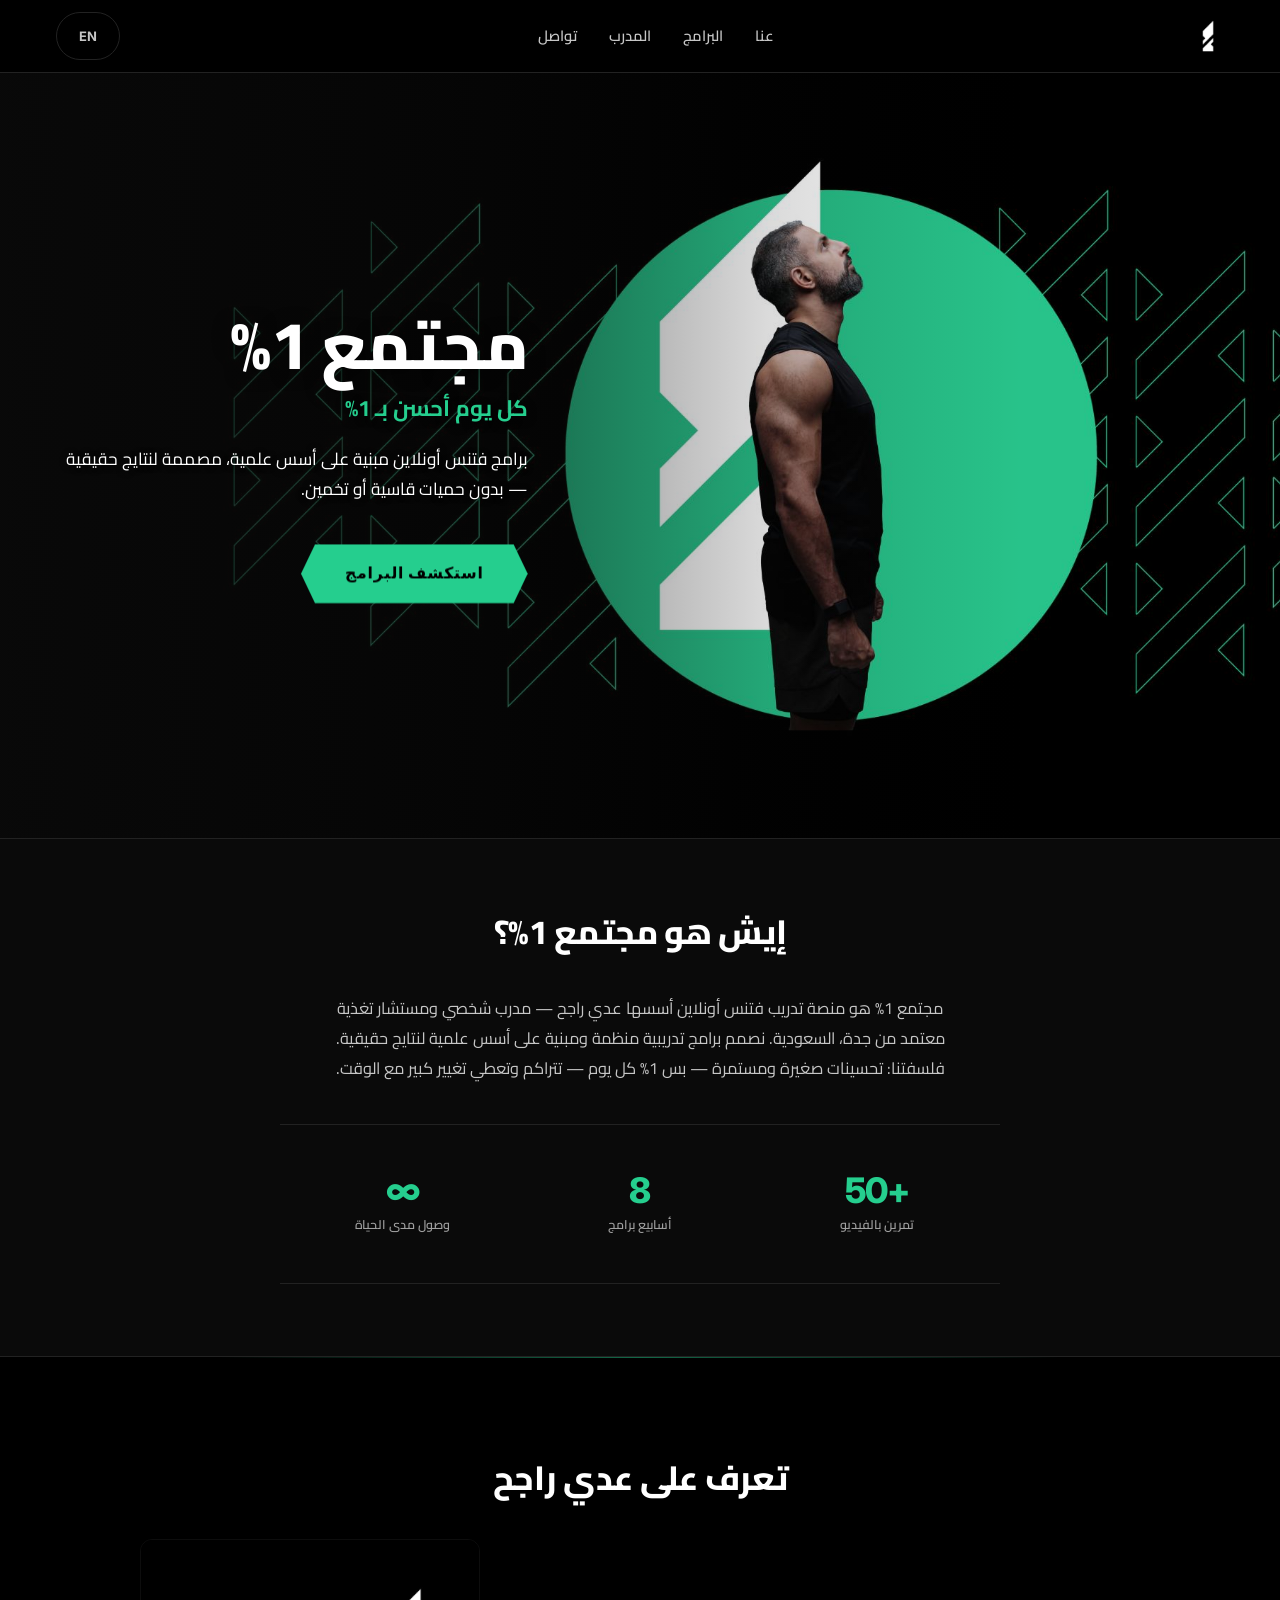
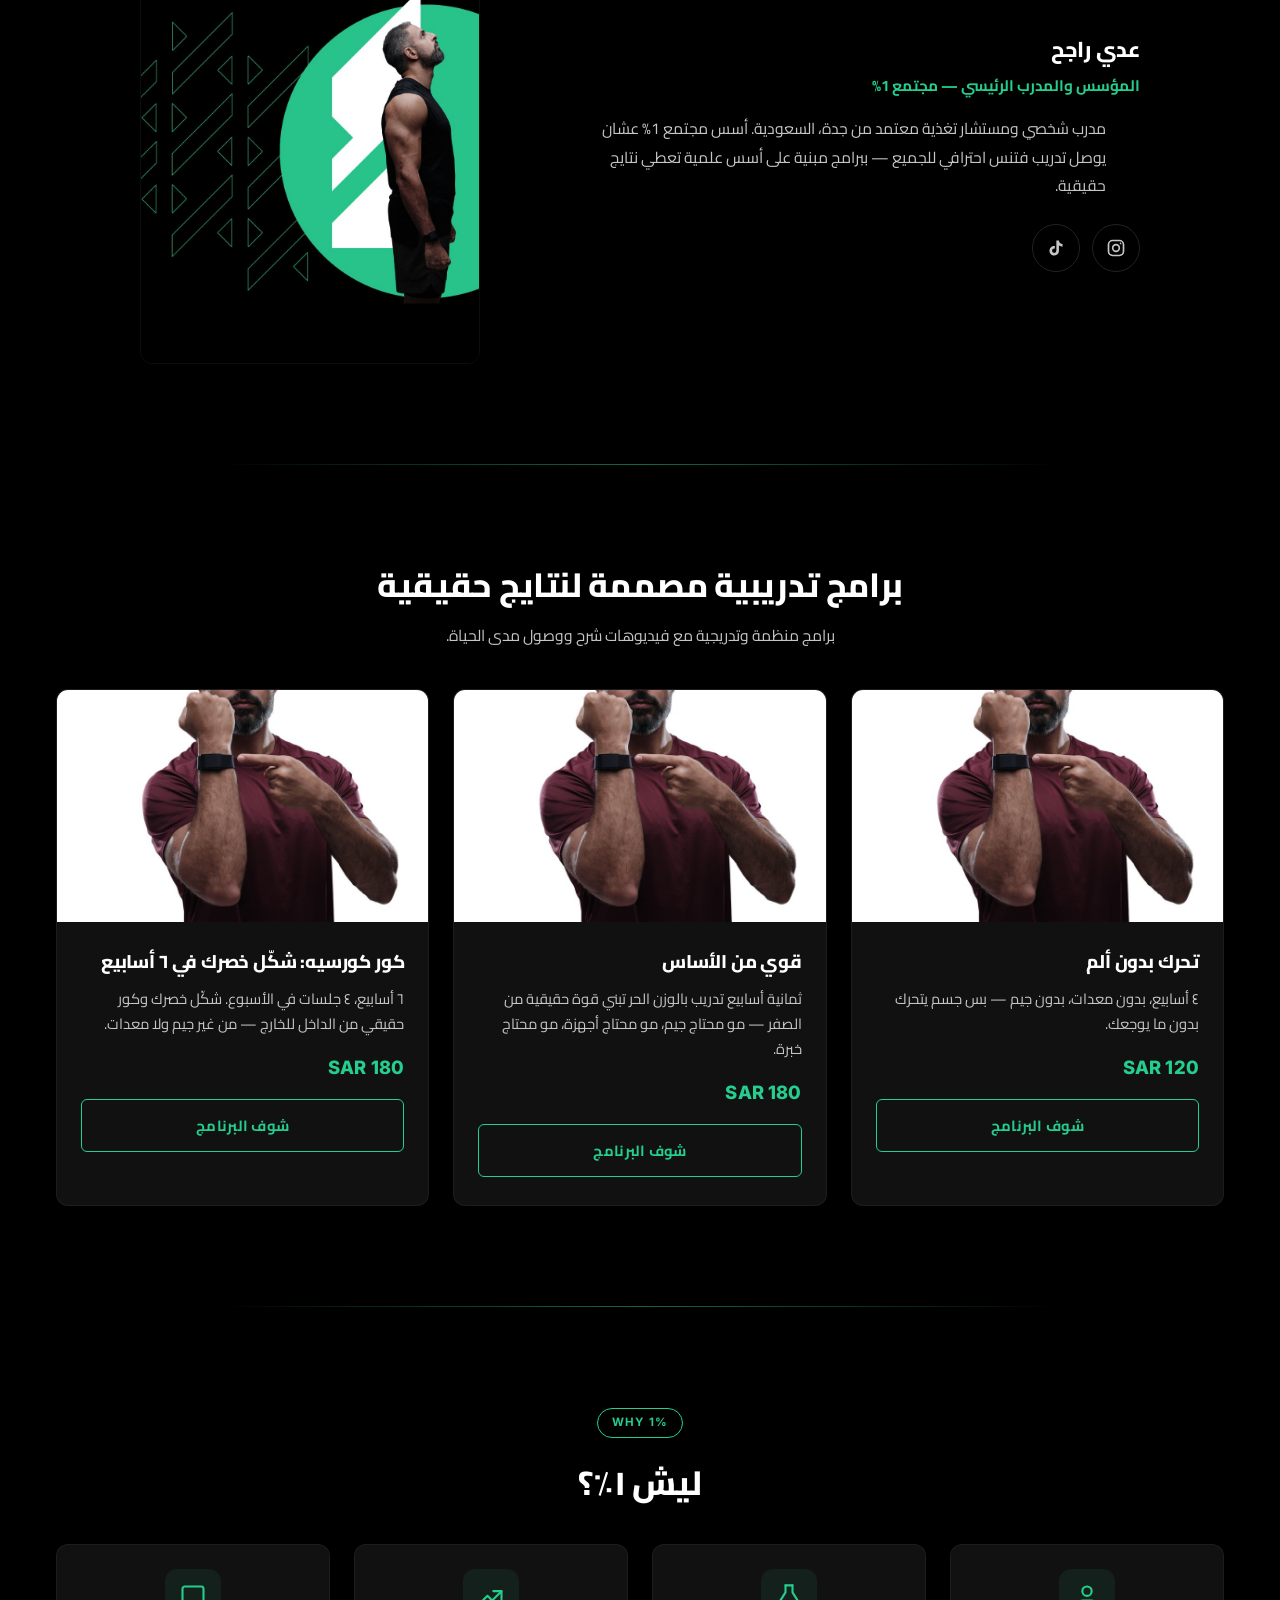
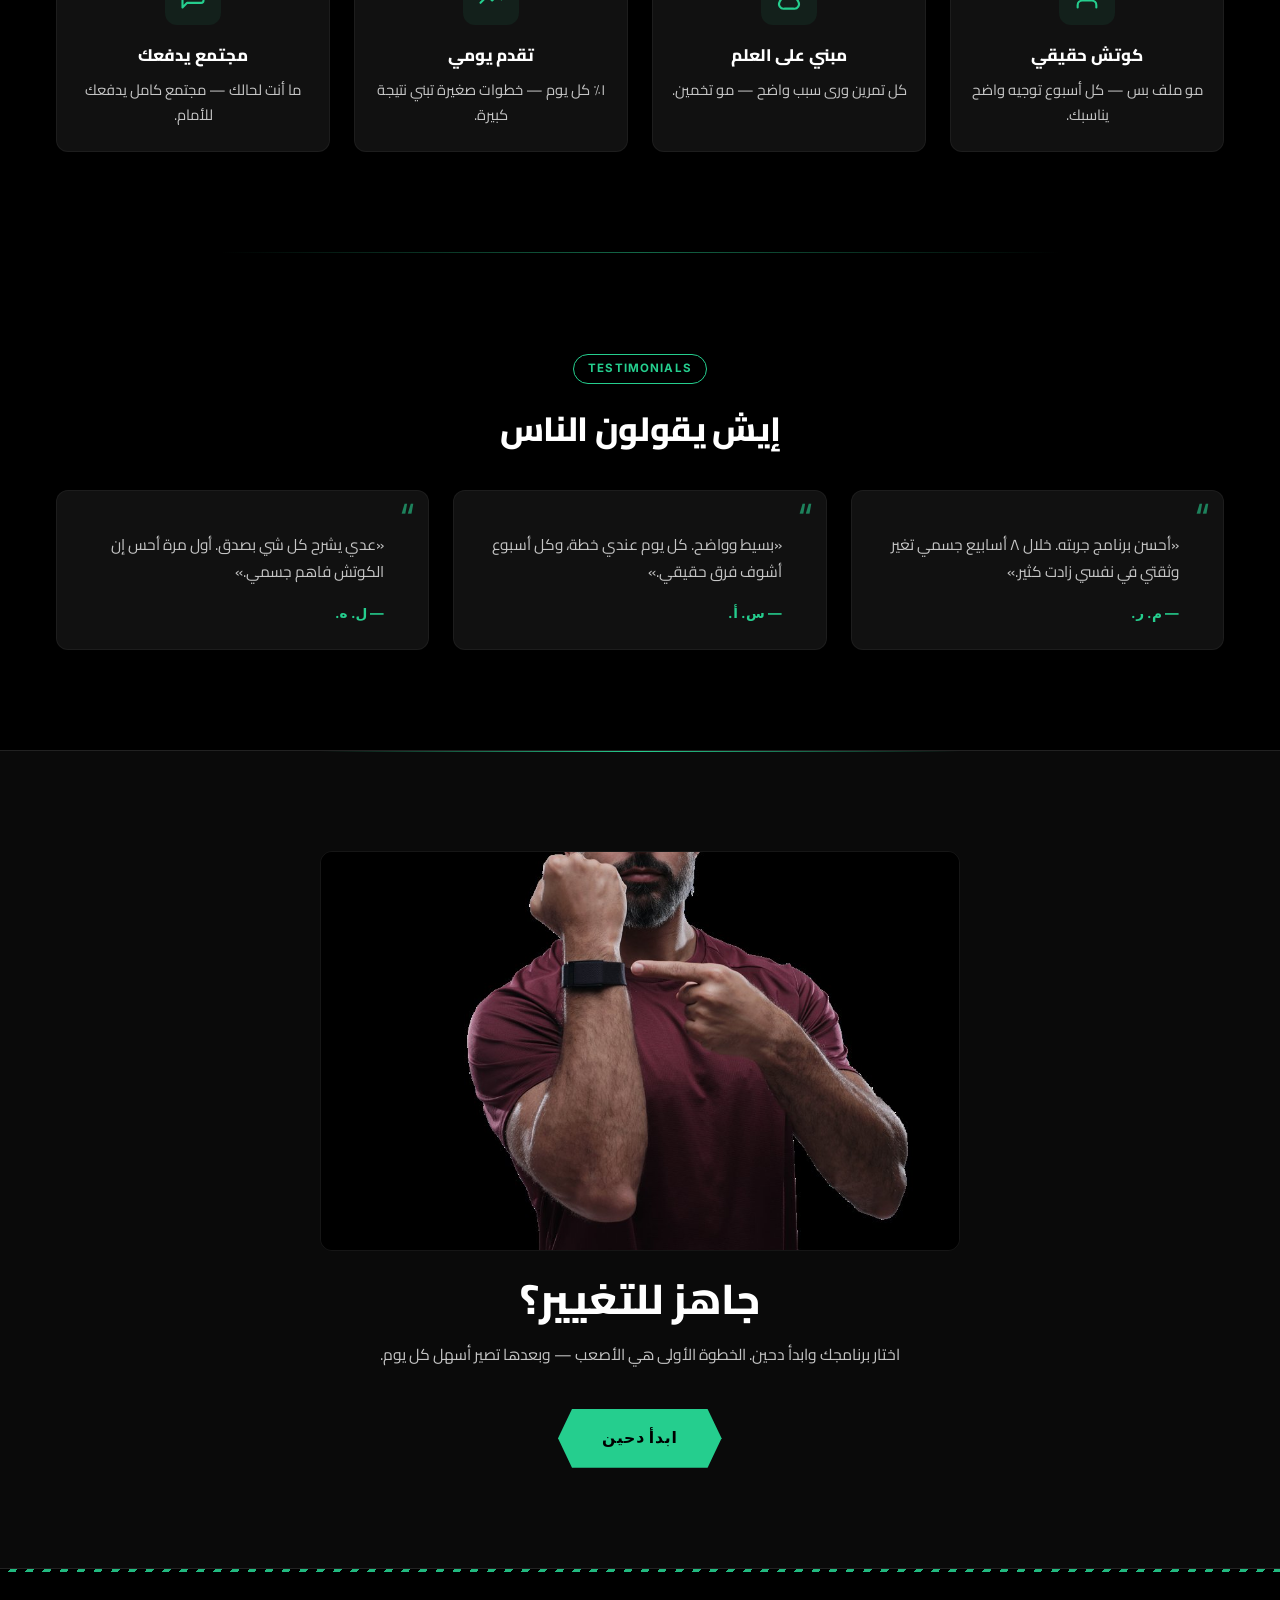
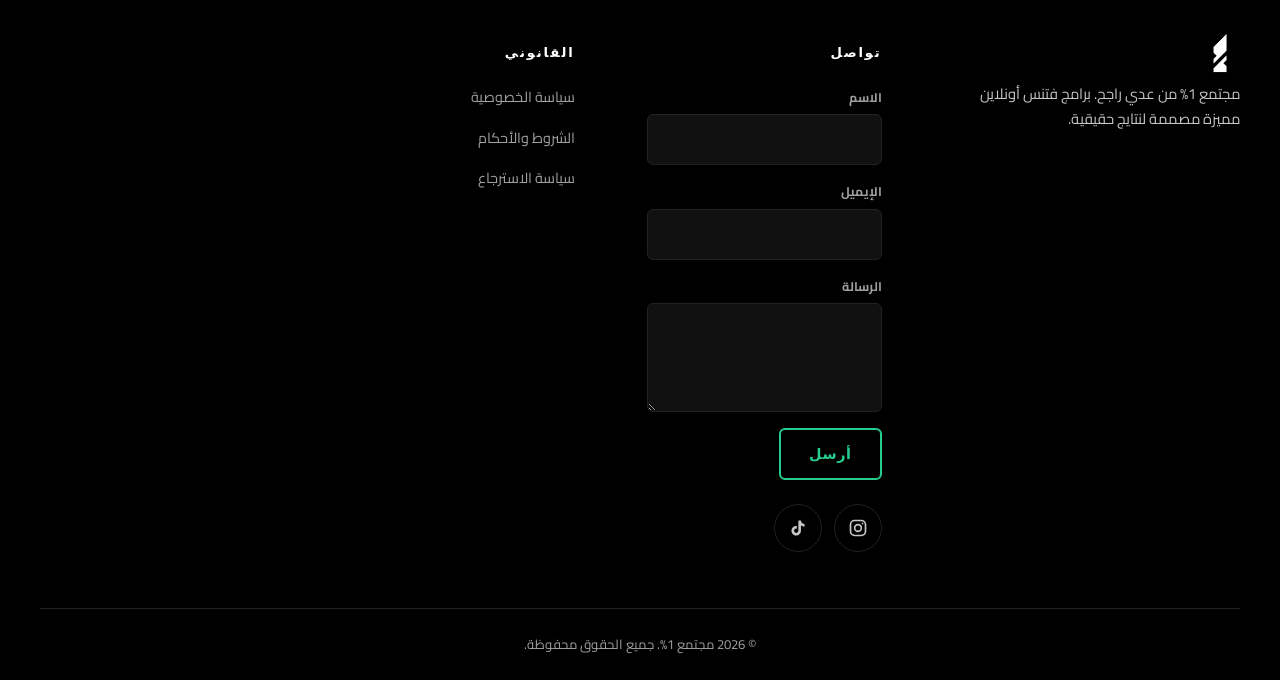
==== index.html @ a5993350 "Tracking: TikTok + Snapchat pixel scaffolding on all pages Adds <meta name="*-pixel-id" content="" d" ====
<!DOCTYPE html>
<html lang="ar" dir="rtl">
<head>
<meta charset="utf-8">
<meta name="viewport" content="width=device-width, initial-scale=1, maximum-scale=1">
<title>1% Community — مجتمع 1%</title>
<meta name="description" content="Science-backed online fitness programs with Odai Rajeh. Get 1% better every day.">
<meta property="og:title" content="1% Community">
<meta property="og:description" content="Get 1% better every day.">
<meta property="og:type" content="website">
<meta property="og:url" content="https://training.1percent.community">
<meta property="og:image" content="assets/images/hero.jpg">
<link rel="icon" type="image/png" href="/favicon.png">
<link rel="alternate icon" href="/favicon.ico">
<link rel="apple-touch-icon" href="/favicon.png">
<link rel="preconnect" href="https://fonts.googleapis.com">
<link rel="preconnect" href="https://fonts.gstatic.com" crossorigin>
<link href="https://fonts.googleapis.com/css2?family=Cairo:wght@400;600;700;800&family=Inter:wght@400;600;700;800&display=swap" rel="stylesheet">
<link rel="stylesheet" href="assets/css/style.css">
<!-- ==================== Tracking Pixels ====================
     Pixel IDs come from site_content.json homepage.tracking.*_pixel_id
     and are patched into these meta tags at deploy time. Loader below
     reads them and only fires the pixel if the ID is non-empty, so a
     blank value is a safe no-op.
     ======================================================== -->
<meta name="tiktok-pixel-id" content="" data-editable-content="homepage.tracking.tiktok_pixel_id">
<meta name="snapchat-pixel-id" content="" data-editable-content="homepage.tracking.snapchat_pixel_id">
<script>
(function(){
  var tt = document.querySelector('meta[name="tiktok-pixel-id"]');
  var sc = document.querySelector('meta[name="snapchat-pixel-id"]');
  var tiktokId = tt && tt.content ? tt.content.trim() : '';
  var snapchatId = sc && sc.content ? sc.content.trim() : '';
  if (tiktokId) {
    !function (w, d, t) {
      w.TiktokAnalyticsObject=t;var ttq=w[t]=w[t]||[];ttq.methods=["page","track","identify","instances","debug","on","off","once","ready","alias","group","enableCookie","disableCookie"],ttq.setAndDefer=function(t,e){t[e]=function(){t.push([e].concat(Array.prototype.slice.call(arguments,0)))}};for(var i=0;i<ttq.methods.length;i++)ttq.setAndDefer(ttq,ttq.methods[i]);ttq.instance=function(t){for(var e=ttq._i[t]||[],n=0;n<ttq.methods.length;n++)ttq.setAndDefer(e,ttq.methods[n]);return e},ttq.load=function(e,n){var i="https://analytics.tiktok.com/i18n/pixel/events.js";ttq._i=ttq._i||{},ttq._i[e]=[],ttq._i[e]._u=i,ttq._t=ttq._t||{},ttq._t[e]=+new Date,ttq._o=ttq._o||{},ttq._o[e]=n||{};var o=document.createElement("script");o.type="text/javascript",o.async=!0,o.src=i+"?sdkid="+e+"&lib="+t;var a=document.getElementsByTagName("script")[0];a.parentNode.insertBefore(o,a)};
      ttq.load(tiktokId); ttq.page();
    }(window, document, 'ttq');
  }
  if (snapchatId) {
    (function(e,t,n){if(e.snaptr)return;var a=e.snaptr=function(){a.handleRequest?a.handleRequest.apply(a,arguments):a.queue.push(arguments)};a.queue=[];var s='script';var r=t.createElement(s);r.async=!0;r.src=n;var u=t.getElementsByTagName(s)[0];u.parentNode.insertBefore(r,u)})(window,document,'https://sc-static.net/scevent.min.js');
    snaptr('init', snapchatId);
    snaptr('track', 'PAGE_VIEW');
  }
})();
</script>
</head>
<body>

<!-- ==================== Header ==================== -->
<header class="site-header" id="top">
  <div class="header-inner">
    <a href="#top" class="logo" aria-label="1% Community">
      <img src="assets/images/logo_white.png" alt="1% Community" width="160" height="40">
    </a>

    <nav class="site-nav" id="site-nav" aria-label="Primary">
      <a class="nav-link" href="#about" data-visible="true"
         data-editable-href="homepage.nav.links.0.href"
         data-editable-data-visible="homepage.nav.links.0.visible">
        <span data-lang="ar" data-editable="homepage.nav.links.0.ar">عنا</span>
        <span data-lang="en" data-editable="homepage.nav.links.0.en">About</span>
      </a>
      <a class="nav-link" href="#programs" data-visible="true"
         data-editable-href="homepage.nav.links.1.href"
         data-editable-data-visible="homepage.nav.links.1.visible">
        <span data-lang="ar" data-editable="homepage.nav.links.1.ar">البرامج</span>
        <span data-lang="en" data-editable="homepage.nav.links.1.en">Programs</span>
      </a>
      <a class="nav-link" href="#trainer" data-visible="true"
         data-editable-href="homepage.nav.links.2.href"
         data-editable-data-visible="homepage.nav.links.2.visible">
        <span data-lang="ar" data-editable="homepage.nav.links.2.ar">المدرب</span>
        <span data-lang="en" data-editable="homepage.nav.links.2.en">Coach</span>
      </a>
      <a class="nav-link" href="#contact" data-visible="true"
         data-editable-href="homepage.nav.links.3.href"
         data-editable-data-visible="homepage.nav.links.3.visible">
        <span data-lang="ar" data-editable="homepage.nav.links.3.ar">تواصل</span>
        <span data-lang="en" data-editable="homepage.nav.links.3.en">Contact</span>
      </a>
    </nav>

    <div class="header-actions">
      <button id="nav-toggle" class="btn-nav-toggle" type="button" aria-label="Toggle menu" aria-controls="site-nav" aria-expanded="false">
        <svg viewBox="0 0 24 24" aria-hidden="true" fill="none" stroke="currentColor" stroke-width="2" stroke-linecap="round">
          <line x1="3" y1="6" x2="21" y2="6"/>
          <line x1="3" y1="12" x2="21" y2="12"/>
          <line x1="3" y1="18" x2="21" y2="18"/>
        </svg>
      </button>
      <button id="lang-toggle" class="btn-lang" type="button" aria-label="Toggle language">
        <span data-lang="ar">EN</span>
        <span data-lang="en">عربي</span>
      </button>
    </div>
  </div>
</header>

<!-- ==================== Hero ==================== -->
<section class="hero">
  <div class="hero-img-wrap">
    <img src="assets/images/hero.jpg" alt="" aria-hidden="true" data-editable-src="homepage.hero.background_photo">
  </div>
  <div class="hero-body">
    <span class="hero-badge" data-visible="false"
          data-editable-data-visible="homepage.hero.badge.visible">
      <span data-lang="ar" data-editable="homepage.hero.badge.ar">تدريب فتنس أونلاين</span>
      <span data-lang="en" data-editable="homepage.hero.badge.en">Online Fitness Coaching</span>
    </span>
    <h1 class="hero-title">
      <span data-lang="ar" data-editable="homepage.hero.title.ar">مجتمع 1%</span>
      <span data-lang="en" data-editable="homepage.hero.title.en">1% Community</span>
    </h1>
    <p class="hero-sub">
      <span data-lang="ar" data-editable="homepage.hero.subtitle.ar">كل يوم أحسن بـ 1%</span>
      <span data-lang="en" data-editable="homepage.hero.subtitle.en">Get 1% Better Every Day</span>
    </p>
    <p class="hero-desc">
      <span data-lang="ar" data-editable="homepage.hero.description.ar">برامج فتنس أونلاين مبنية على أسس علمية، مصممة لنتايج حقيقية — بدون حميات قاسية أو تخمين.</span>
      <span data-lang="en" data-editable="homepage.hero.description.en">Premium online fitness programs built on science, designed for real results — no extreme diets, no guesswork.</span>
    </p>
    <a href="#programs" class="btn" data-editable-href="homepage.hero.cta_link">
      <span data-lang="ar" data-editable="homepage.hero.cta_text.ar">استكشف البرامج</span>
      <span data-lang="en" data-editable="homepage.hero.cta_text.en">Explore Programs</span>
    </a>
  </div>
</section>

<!-- ==================== About ==================== -->
<section class="about-strip" id="about">
  <div class="section-head">
    <span class="section-label" data-visible="false"
          data-editable-data-visible="homepage.about.section_label.visible">
      <span data-lang="ar" data-editable="homepage.about.section_label.ar">عن ١٪</span>
      <span data-lang="en" data-editable="homepage.about.section_label.en">About</span>
    </span>
    <h2 class="section-title">
      <span data-lang="ar" data-editable="homepage.about.title.ar">إيش هو مجتمع 1%؟</span>
      <span data-lang="en" data-editable="homepage.about.title.en">What is 1% Community?</span>
    </h2>
  </div>

  <div class="about-body">
    <p class="about-paragraph">
      <span data-lang="ar" data-editable="homepage.about.paragraphs.0.ar">مجتمع 1% هو منصة تدريب فتنس أونلاين أسسها عدي راجح — مدرب شخصي ومستشار تغذية معتمد من جدة، السعودية. نصمم برامج تدريبية منظمة ومبنية على أسس علمية لنتايج حقيقية.</span>
      <span data-lang="en" data-editable="homepage.about.paragraphs.0.en">1% Community is an online fitness coaching platform founded by Odai Rajeh — a certified personal trainer and nutrition coach based in Jeddah, Saudi Arabia. We create structured, science-backed training programs designed for real results.</span>
    </p>
    <p class="about-paragraph">
      <span data-lang="ar" data-editable="homepage.about.paragraphs.1.ar">فلسفتنا: تحسينات صغيرة ومستمرة — بس 1% كل يوم — تتراكم وتعطي تغيير كبير مع الوقت.</span>
      <span data-lang="en" data-editable="homepage.about.paragraphs.1.en">Our philosophy: small, consistent improvements — just 1% better every day — compound into dramatic transformation over time.</span>
    </p>
  </div>

  <div class="about-stats">
    <div class="about-stat">
      <div class="stat-value" data-editable="homepage.about.stats.0.value">+50</div>
      <div class="stat-label">
        <span data-lang="ar" data-editable="homepage.about.stats.0.label.ar">تمرين بالفيديو</span>
        <span data-lang="en" data-editable="homepage.about.stats.0.label.en">Guided Exercises</span>
      </div>
    </div>
    <div class="about-stat">
      <div class="stat-value" data-editable="homepage.about.stats.1.value">8</div>
      <div class="stat-label">
        <span data-lang="ar" data-editable="homepage.about.stats.1.label.ar">أسابيع برامج</span>
        <span data-lang="en" data-editable="homepage.about.stats.1.label.en">Week Programs</span>
      </div>
    </div>
    <div class="about-stat">
      <div class="stat-value" data-editable="homepage.about.stats.2.value">∞</div>
      <div class="stat-label">
        <span data-lang="ar" data-editable="homepage.about.stats.2.label.ar">وصول مدى الحياة</span>
        <span data-lang="en" data-editable="homepage.about.stats.2.label.en">Lifetime Access</span>
      </div>
    </div>
  </div>
</section>

<!-- ==================== Trainer ==================== -->
<section class="section trainer-section" id="trainer"
         data-pos="right" data-size="medium"
         data-editable-data-pos="homepage.trainer.photo_position"
         data-editable-data-size="homepage.trainer.photo_size">
  <div class="section-head">
    <span class="section-label" data-visible="false"
          data-editable-data-visible="homepage.trainer.section_label.visible">
      <span data-lang="ar" data-editable="homepage.trainer.section_label.ar">المدرب</span>
      <span data-lang="en" data-editable="homepage.trainer.section_label.en">Coach</span>
    </span>
    <h2 class="section-title">
      <span data-lang="ar" data-editable="homepage.trainer.title.ar">تعرف على عدي راجح</span>
      <span data-lang="en" data-editable="homepage.trainer.title.en">Meet Odai Rajeh</span>
    </h2>
  </div>

  <div class="trainer-layout">
    <figure class="trainer-photo">
      <img src="assets/images/trainer.jpg" alt="Odai Rajeh" data-editable-src="homepage.trainer.photo">
    </figure>
    <div class="trainer-meta">
      <h3 class="trainer-name">
        <span data-lang="ar" data-editable="homepage.trainer.name.ar">عدي راجح</span>
        <span data-lang="en" data-editable="homepage.trainer.name.en">Odai Rajeh</span>
      </h3>
      <p class="trainer-role">
        <span data-lang="ar" data-editable="homepage.trainer.role.ar">المؤسس والمدرب الرئيسي — مجتمع 1%</span>
        <span data-lang="en" data-editable="homepage.trainer.role.en">Founder &amp; Head Coach — 1% Community</span>
      </p>
      <p class="trainer-bio">
        <span data-lang="ar" data-editable="homepage.trainer.bio.ar">مدرب شخصي ومستشار تغذية معتمد من جدة، السعودية. أسس مجتمع 1% عشان يوصل تدريب فتنس احترافي للجميع — ببرامج مبنية على أسس علمية تعطي نتايج حقيقية.</span>
        <span data-lang="en" data-editable="homepage.trainer.bio.en">Certified personal trainer and nutrition coach based in Jeddah, Saudi Arabia. Founded 1% Community to make expert-level fitness coaching accessible to everyone — with science-backed programs that deliver real results.</span>
      </p>
      <div class="trainer-social">
        <a class="social-link" href="https://instagram.com/odairajeh" target="_blank" rel="noopener"
           aria-label="Instagram" data-editable-href="homepage.trainer.social.instagram">
          <svg viewBox="0 0 24 24" aria-hidden="true" fill="none" stroke="currentColor" stroke-width="2" stroke-linecap="round" stroke-linejoin="round">
            <rect x="3" y="3" width="18" height="18" rx="5"/>
            <circle cx="12" cy="12" r="4"/>
            <circle cx="17.5" cy="6.5" r="1" fill="currentColor" stroke="none"/>
          </svg>
        </a>
        <a class="social-link" href="https://tiktok.com/@odairajeh" target="_blank" rel="noopener"
           aria-label="TikTok" data-editable-href="homepage.trainer.social.tiktok">
          <svg viewBox="0 0 24 24" aria-hidden="true" fill="currentColor">
            <path d="M16.6 5.82a4.28 4.28 0 0 1-1.06-2.82h-3.09v12.4a2.59 2.59 0 0 1-2.59 2.5 2.6 2.6 0 0 1-2.6-2.6c0-1.72 1.66-3.01 3.37-2.48V9.66c-3.45-.46-6.47 2.22-6.47 5.64 0 3.33 2.76 5.7 5.69 5.7 3.14 0 5.69-2.55 5.69-5.7V9.01a7.35 7.35 0 0 0 4.3 1.38V7.3s-1.88.09-3.24-1.48z"/>
          </svg>
        </a>
      </div>
    </div>
  </div>
</section>

<!-- ==================== Programs ==================== -->
<section class="section" id="programs">
  <div class="section-head">
    <span class="section-label" data-visible="false"
          data-editable-data-visible="homepage.programs.section_label.visible">
      <span data-lang="ar" data-editable="homepage.programs.section_label.ar">البرامج</span>
      <span data-lang="en" data-editable="homepage.programs.section_label.en">Programs</span>
    </span>
    <h2 class="section-title">
      <span data-lang="ar" data-editable="homepage.programs.title.ar">برامج تدريبية مصممة لنتايج حقيقية</span>
      <span data-lang="en" data-editable="homepage.programs.title.en">Training Programs Built for Results</span>
    </h2>
    <p class="section-sub">
      <span data-lang="ar" data-editable="homepage.programs.subtitle.ar">برامج منظمة وتدريجية مع فيديوهات شرح ووصول مدى الحياة.</span>
      <span data-lang="en" data-editable="homepage.programs.subtitle.en">Structured, progressive programs with video guides and lifetime access.</span>
    </p>
  </div>

  <div class="programs-grid">

    <!--
      PROGRAM SLOT RESERVED: core_reboot
      Omitted until Stripe business verification clears (deadline 2026-04-28).
      When the Payment Link exists, re-insert the <article data-program-slot="core_reboot"> block
      and the dashboard's data-editable markers will rehydrate it.
    -->

    <article class="program-card" data-program-slot="move_without_pain">
      <img class="program-img" src="assets/images/program_1.jpg" alt="" aria-hidden="true">
      <div class="program-body">
        <h3 class="program-title">
          <span data-lang="ar" data-editable="programs.move_without_pain.title.ar">تحرك بدون ألم</span>
          <span data-lang="en" data-editable="programs.move_without_pain.title.en">Move Without Pain</span>
        </h3>
        <p class="program-desc">
          <span data-lang="ar" data-editable="programs.move_without_pain.description.ar">٤ أسابيع، بدون معدات، بدون جيم — بس جسم يتحرك بدون ما يوجعك.</span>
          <span data-lang="en" data-editable="programs.move_without_pain.description.en">4 weeks, no equipment, no gym — just a body that finally moves without fighting you.</span>
        </p>
        <div class="program-price" data-editable="programs.move_without_pain.price">120 SAR</div>
        <a href="/move-without-pain/" class="program-cta">
          <span data-lang="ar" data-editable="programs.move_without_pain.cta_text.ar">شوف البرنامج</span>
          <span data-lang="en" data-editable="programs.move_without_pain.cta_text.en">View Program</span>
        </a>
      </div>
    </article>

    <article class="program-card" data-program-slot="strong_from_the_ground_up">
      <img class="program-img" src="assets/images/program_2.jpg" alt="" aria-hidden="true">
      <div class="program-body">
        <h3 class="program-title">
          <span data-lang="ar" data-editable="programs.strong_from_the_ground_up.title.ar">قوي من الأساس</span>
          <span data-lang="en" data-editable="programs.strong_from_the_ground_up.title.en">Strong From The Ground Up</span>
        </h3>
        <p class="program-desc">
          <span data-lang="ar" data-editable="programs.strong_from_the_ground_up.description.ar">ثمانية أسابيع تدريب بالوزن الحر تبني قوة حقيقية من الصفر — مو محتاج جيم، مو محتاج أجهزة، مو محتاج خبرة.</span>
          <span data-lang="en" data-editable="programs.strong_from_the_ground_up.description.en">8 weeks of bodyweight training that builds real strength from zero — no gym, no equipment, no prior experience needed.</span>
        </p>
        <div class="program-price" data-editable="programs.strong_from_the_ground_up.price">180 SAR</div>
        <a href="/strong-from-the-ground-up/" class="program-cta">
          <span data-lang="ar" data-editable="programs.strong_from_the_ground_up.cta_text.ar">شوف البرنامج</span>
          <span data-lang="en" data-editable="programs.strong_from_the_ground_up.cta_text.en">View Program</span>
        </a>
      </div>
    </article>

    <article class="program-card" data-program-slot="corset_core">
      <img class="program-img" src="assets/images/program_3.jpg" alt="" aria-hidden="true">
      <div class="program-body">
        <h3 class="program-title">
          <span data-lang="ar" data-editable="programs.corset_core.title.ar">كور كورسيه: شكّل خصرك في ٦ أسابيع</span>
          <span data-lang="en" data-editable="programs.corset_core.title.en">Corset Core: 6-Week Waist &amp; Ab Sculpt</span>
        </h3>
        <p class="program-desc">
          <span data-lang="ar" data-editable="programs.corset_core.description.ar">٦ أسابيع، ٤ جلسات في الأسبوع. شكّل خصرك وكور حقيقي من الداخل للخارج — من غير جيم ولا معدات.</span>
          <span data-lang="en" data-editable="programs.corset_core.description.en">6 weeks, 4 sessions a week. Sculpt your waist and build a real core from the inside out — no gym, no equipment.</span>
        </p>
        <div class="program-price" data-editable="programs.corset_core.price">180 SAR</div>
        <a href="/corset-core/" class="program-cta">
          <span data-lang="ar" data-editable="programs.corset_core.cta_text.ar">شوف البرنامج</span>
          <span data-lang="en" data-editable="programs.corset_core.cta_text.en">View Program</span>
        </a>
      </div>
    </article>

  </div>
</section>

<!-- ==================== Why 1PC ==================== -->
<section class="section" id="why">
  <div class="section-head">
    <span class="section-label">Why 1%</span>
    <h2 class="section-title">
      <span data-lang="ar">ليش ١٪؟</span>
      <span data-lang="en">Why 1%?</span>
    </h2>
  </div>

  <div class="why-grid">

    <div class="why-card" data-icon="coach"
         data-visible="true"
         data-editable-data-visible="homepage.why.cards.0.visible">
      <div class="why-icon" aria-hidden="true">
        <svg viewBox="0 0 24 24" fill="none" stroke="currentColor" stroke-width="1.8" stroke-linecap="round" stroke-linejoin="round">
          <path d="M20 21v-2a4 4 0 0 0-4-4H8a4 4 0 0 0-4 4v2"/>
          <circle cx="12" cy="7" r="4"/>
        </svg>
      </div>
      <h3 class="why-title">
        <span data-lang="ar" data-editable="homepage.why.cards.0.title.ar">كوتش حقيقي</span>
        <span data-lang="en" data-editable="homepage.why.cards.0.title.en">Real Coach</span>
      </h3>
      <p class="why-desc">
        <span data-lang="ar" data-editable="homepage.why.cards.0.description.ar">مو ملف بس — كل أسبوع توجيه واضح يناسبك.</span>
        <span data-lang="en" data-editable="homepage.why.cards.0.description.en">Not just a PDF — clear, adaptive guidance every week.</span>
      </p>
    </div>

    <div class="why-card" data-icon="science"
         data-visible="true"
         data-editable-data-visible="homepage.why.cards.1.visible">
      <div class="why-icon" aria-hidden="true">
        <svg viewBox="0 0 24 24" fill="none" stroke="currentColor" stroke-width="1.8" stroke-linecap="round" stroke-linejoin="round">
          <path d="M9 2v6l-5 8a4 4 0 0 0 4 6h8a4 4 0 0 0 4-6l-5-8V2"/>
          <line x1="9" y1="2" x2="15" y2="2"/>
        </svg>
      </div>
      <h3 class="why-title">
        <span data-lang="ar" data-editable="homepage.why.cards.1.title.ar">مبني على العلم</span>
        <span data-lang="en" data-editable="homepage.why.cards.1.title.en">Science-Backed</span>
      </h3>
      <p class="why-desc">
        <span data-lang="ar" data-editable="homepage.why.cards.1.description.ar">كل تمرين ورى سبب واضح — مو تخمين.</span>
        <span data-lang="en" data-editable="homepage.why.cards.1.description.en">Every exercise has a clear reason — no guesswork.</span>
      </p>
    </div>

    <div class="why-card" data-icon="progress"
         data-visible="true"
         data-editable-data-visible="homepage.why.cards.2.visible">
      <div class="why-icon" aria-hidden="true">
        <svg viewBox="0 0 24 24" fill="none" stroke="currentColor" stroke-width="1.8" stroke-linecap="round" stroke-linejoin="round">
          <polyline points="3 17 9 11 13 15 21 7"/>
          <polyline points="14 7 21 7 21 14"/>
        </svg>
      </div>
      <h3 class="why-title">
        <span data-lang="ar" data-editable="homepage.why.cards.2.title.ar">تقدم يومي</span>
        <span data-lang="en" data-editable="homepage.why.cards.2.title.en">Daily Progress</span>
      </h3>
      <p class="why-desc">
        <span data-lang="ar" data-editable="homepage.why.cards.2.description.ar">١٪ كل يوم — خطوات صغيرة تبني نتيجة كبيرة.</span>
        <span data-lang="en" data-editable="homepage.why.cards.2.description.en">1% each day — small steps build a big result.</span>
      </p>
    </div>

    <div class="why-card" data-icon="community"
         data-visible="true"
         data-editable-data-visible="homepage.why.cards.3.visible">
      <div class="why-icon" aria-hidden="true">
        <svg viewBox="0 0 24 24" fill="none" stroke="currentColor" stroke-width="1.8" stroke-linecap="round" stroke-linejoin="round">
          <path d="M21 15a2 2 0 0 1-2 2H7l-4 4V5a2 2 0 0 1 2-2h14a2 2 0 0 1 2 2z"/>
        </svg>
      </div>
      <h3 class="why-title">
        <span data-lang="ar" data-editable="homepage.why.cards.3.title.ar">مجتمع يدفعك</span>
        <span data-lang="en" data-editable="homepage.why.cards.3.title.en">Community Support</span>
      </h3>
      <p class="why-desc">
        <span data-lang="ar" data-editable="homepage.why.cards.3.description.ar">ما أنت لحالك — مجتمع كامل يدفعك للأمام.</span>
        <span data-lang="en" data-editable="homepage.why.cards.3.description.en">You're not alone — a full community pushing you forward.</span>
      </p>
    </div>

  </div>
</section>

<!-- ==================== Testimonials ==================== -->
<section class="section" id="testimonials">
  <div class="section-head">
    <span class="section-label">Testimonials</span>
    <h2 class="section-title">
      <span data-lang="ar">إيش يقولون الناس</span>
      <span data-lang="en">What people say</span>
    </h2>
  </div>

  <div class="testimonials">

    <figure class="quote"
            data-visible="true"
            data-editable-data-visible="homepage.testimonials.items.0.visible">
      <p class="quote-text">
        <span data-lang="ar" data-editable="homepage.testimonials.items.0.quote.ar">«أحسن برنامج جربته. خلال ٨ أسابيع جسمي تغير وثقتي في نفسي زادت كثير.»</span>
        <span data-lang="en" data-editable="homepage.testimonials.items.0.quote.en">"Best program I've tried. In 8 weeks my body changed and my confidence jumped hard."</span>
      </p>
      <figcaption class="quote-author">
        <span data-lang="ar" data-editable="homepage.testimonials.items.0.author.ar">— م. ر.</span>
        <span data-lang="en" data-editable="homepage.testimonials.items.0.author.en">— M. R.</span>
      </figcaption>
    </figure>

    <figure class="quote"
            data-visible="true"
            data-editable-data-visible="homepage.testimonials.items.1.visible">
      <p class="quote-text">
        <span data-lang="ar" data-editable="homepage.testimonials.items.1.quote.ar">«بسيط وواضح. كل يوم عندي خطة، وكل أسبوع أشوف فرق حقيقي.»</span>
        <span data-lang="en" data-editable="homepage.testimonials.items.1.quote.en">"Simple and clear. Every day I have a plan, every week I see real progress."</span>
      </p>
      <figcaption class="quote-author">
        <span data-lang="ar" data-editable="homepage.testimonials.items.1.author.ar">— س. أ.</span>
        <span data-lang="en" data-editable="homepage.testimonials.items.1.author.en">— S. A.</span>
      </figcaption>
    </figure>

    <figure class="quote"
            data-visible="true"
            data-editable-data-visible="homepage.testimonials.items.2.visible">
      <p class="quote-text">
        <span data-lang="ar" data-editable="homepage.testimonials.items.2.quote.ar">«عدي يشرح كل شي بصدق. أول مرة أحس إن الكوتش فاهم جسمي.»</span>
        <span data-lang="en" data-editable="homepage.testimonials.items.2.quote.en">"Odai explains everything honestly. First time a coach actually understood my body."</span>
      </p>
      <figcaption class="quote-author">
        <span data-lang="ar" data-editable="homepage.testimonials.items.2.author.ar">— ل. ه.</span>
        <span data-lang="en" data-editable="homepage.testimonials.items.2.author.en">— L. H.</span>
      </figcaption>
    </figure>

  </div>
</section>

<!-- ==================== Final CTA ==================== -->
<section class="final-cta" id="final-cta"
         data-visible="true"
         data-editable-data-visible="homepage.final_cta.visible">
  <img src="assets/images/cta.jpg" alt="" aria-hidden="true"
       data-editable-src="homepage.final_cta.background_photo">
  <h2>
    <span data-lang="ar" data-editable="homepage.final_cta.title.ar">جاهز للتغيير؟</span>
    <span data-lang="en" data-editable="homepage.final_cta.title.en">Ready to change?</span>
  </h2>
  <p>
    <span data-lang="ar" data-editable="homepage.final_cta.description.ar">اختار برنامجك وابدأ دحين. الخطوة الأولى هي الأصعب — وبعدها تصير أسهل كل يوم.</span>
    <span data-lang="en" data-editable="homepage.final_cta.description.en">Pick your program and start today. The first step is the hardest — it gets easier every day after.</span>
  </p>
  <a href="#programs" class="btn" data-editable-href="homepage.final_cta.cta_link">
    <span data-lang="ar" data-editable="homepage.final_cta.cta_text.ar">ابدأ دحين</span>
    <span data-lang="en" data-editable="homepage.final_cta.cta_text.en">Start now</span>
  </a>
</section>

<!-- ==================== Footer (Contact) ==================== -->
<footer class="site-footer" id="contact">
  <div class="footer-inner">

    <div class="footer-col footer-brand">
      <a href="#top" class="logo" aria-label="1% Community">
        <img src="assets/images/logo_white.png" alt="1% Community" width="180" height="40">
      </a>
      <p class="footer-tagline">
        <span data-lang="ar" data-editable="homepage.footer.tagline.ar">مجتمع 1% من عدي راجح. برامج فتنس أونلاين مميزة مصممة لنتايج حقيقية.</span>
        <span data-lang="en" data-editable="homepage.footer.tagline.en">1% Community by Odai Rajeh. Premium online fitness programs designed for real results.</span>
      </p>
    </div>

    <div class="footer-col footer-contact-col">
      <h4>
        <span data-lang="ar">تواصل</span>
        <span data-lang="en">Get in touch</span>
      </h4>

      <form class="contact-form" action="mailto:hello@1percent.community" method="post" enctype="text/plain"
            data-visible="true"
            data-editable-data-visible="homepage.footer.show_contact_form">
        <label class="contact-field">
          <span class="contact-field-label">
            <span data-lang="ar">الاسم</span>
            <span data-lang="en">Name</span>
          </span>
          <input type="text" name="name" required autocomplete="name">
        </label>
        <label class="contact-field">
          <span class="contact-field-label">
            <span data-lang="ar">الإيميل</span>
            <span data-lang="en">Email</span>
          </span>
          <input type="email" name="email" required autocomplete="email">
        </label>
        <label class="contact-field">
          <span class="contact-field-label">
            <span data-lang="ar">الرسالة</span>
            <span data-lang="en">Message</span>
          </span>
          <textarea name="message" rows="3" required></textarea>
        </label>
        <button type="submit" class="btn-outline contact-submit">
          <span data-lang="ar">أرسل</span>
          <span data-lang="en">Send</span>
        </button>
      </form>

      <a class="footer-email" href="mailto:hello@1percent.community"
         data-visible="false"
         data-editable-data-visible="homepage.footer.show_email">
        hello@1percent.community
      </a>

      <nav class="footer-socials" aria-label="Social">
        <a class="social-link" href="https://instagram.com/1percent_community" target="_blank" rel="noopener" aria-label="Instagram"
           data-visible="true"
           data-editable-data-visible="homepage.footer.social.instagram.visible"
           data-editable-href="homepage.footer.social.instagram.url">
          <svg viewBox="0 0 24 24" aria-hidden="true" fill="none" stroke="currentColor" stroke-width="2" stroke-linecap="round" stroke-linejoin="round">
            <rect x="3" y="3" width="18" height="18" rx="5"/>
            <circle cx="12" cy="12" r="4"/>
            <circle cx="17.5" cy="6.5" r="1" fill="currentColor" stroke="none"/>
          </svg>
          <span class="sr-only" data-editable="homepage.footer.social.instagram.handle">@1percent_community</span>
        </a>
        <a class="social-link" href="https://tiktok.com/@1percent_community" target="_blank" rel="noopener" aria-label="TikTok"
           data-visible="true"
           data-editable-data-visible="homepage.footer.social.tiktok.visible"
           data-editable-href="homepage.footer.social.tiktok.url">
          <svg viewBox="0 0 24 24" aria-hidden="true" fill="currentColor">
            <path d="M16.6 5.82a4.28 4.28 0 0 1-1.06-2.82h-3.09v12.4a2.59 2.59 0 0 1-2.59 2.5 2.6 2.6 0 0 1-2.6-2.6c0-1.72 1.66-3.01 3.37-2.48V9.66c-3.45-.46-6.47 2.22-6.47 5.64 0 3.33 2.76 5.7 5.69 5.7 3.14 0 5.69-2.55 5.69-5.7V9.01a7.35 7.35 0 0 0 4.3 1.38V7.3s-1.88.09-3.24-1.48z"/>
          </svg>
          <span class="sr-only" data-editable="homepage.footer.social.tiktok.handle">@1percent_community</span>
        </a>
      </nav>
    </div>

    <div class="footer-col">
      <h4>
        <span data-lang="ar">القانوني</span>
        <span data-lang="en">Legal</span>
      </h4>
      <ul class="footer-links">
        <li data-visible="true" data-editable-data-visible="homepage.footer.legal.0.visible">
          <a href="/privacy.html" data-editable-href="homepage.footer.legal.0.href">
            <span data-lang="ar" data-editable="homepage.footer.legal.0.label.ar">سياسة الخصوصية</span>
            <span data-lang="en" data-editable="homepage.footer.legal.0.label.en">Privacy Policy</span>
          </a>
        </li>
        <li data-visible="true" data-editable-data-visible="homepage.footer.legal.1.visible">
          <a href="/terms.html" data-editable-href="homepage.footer.legal.1.href">
            <span data-lang="ar" data-editable="homepage.footer.legal.1.label.ar">الشروط والأحكام</span>
            <span data-lang="en" data-editable="homepage.footer.legal.1.label.en">Terms of Service</span>
          </a>
        </li>
        <li data-visible="true" data-editable-data-visible="homepage.footer.legal.2.visible">
          <a href="/refund.html" data-editable-href="homepage.footer.legal.2.href">
            <span data-lang="ar" data-editable="homepage.footer.legal.2.label.ar">سياسة الاسترجاع</span>
            <span data-lang="en" data-editable="homepage.footer.legal.2.label.en">Refund Policy</span>
          </a>
        </li>
      </ul>
    </div>

  </div>

  <div class="footer-bottom">
    <span data-lang="ar" data-editable="homepage.footer.copyright.ar">© 2026 مجتمع 1%. جميع الحقوق محفوظة.</span>
    <span data-lang="en" data-editable="homepage.footer.copyright.en">© 2026 1% Community. All rights reserved.</span>
  </div>
</footer>

<script src="assets/js/main.js" defer></script>
</body>
</html>
---- assets/css/style.css ----
/* 1pc-training-site — design-parity build (mobile-first, bilingual RTL/LTR).
   Visual language ported from retreats.1percent.community (website_templates.py). */

:root {
  --bg: #000000;
  --bg-2: #0A0A0A;
  --card: #111111;
  --text: #FFFFFF;
  --text-dim: #C6C6C6;
  --text-muted: #A0A0A0;
  --accent: #25CE8E;
  --accent-soft: rgba(37, 206, 142, 0.15);
  --accent-softer: rgba(37, 206, 142, 0.08);
  --accent-watermark: rgba(37, 206, 142, 0.04);
  --border: #222222;
  --border-faint: rgba(255, 255, 255, 0.05);

  --space-xs: 8px;
  --space-sm: 16px;
  --space-md: 24px;
  --space-lg: 40px;
  --space-xl: 72px;
  --space-2xl: 100px;

  --radius-sm: 6px;
  --radius-md: 12px;
  --radius-lg: 20px;
  --tap: 48px;

  --ease: cubic-bezier(0.4, 0, 0.2, 1);
  --t: 0.3s var(--ease);

  --font-ar: 'Cairo', system-ui, sans-serif;
  --font-en: 'Inter', system-ui, sans-serif;
}

*,
*::before,
*::after { box-sizing: border-box; margin: 0; padding: 0; }

html {
  -webkit-text-size-adjust: 100%;
  scroll-behavior: smooth;
  scroll-padding-top: 88px;
}
html, body { width: 100%; max-width: 100%; overflow-x: hidden; }

body {
  background: var(--bg);
  color: var(--text);
  font: 16px/1.7 var(--font-ar);
  min-height: 100vh;
  -webkit-font-smoothing: antialiased;
  position: relative;
}
/* Signature diagonal grid watermark — ported from the retreats build. */
body::before {
  content: "";
  position: fixed;
  inset: 0;
  pointer-events: none;
  z-index: 0;
  background:
    repeating-linear-gradient(-55deg,
      var(--accent-watermark) 0 1px, transparent 1px 36px),
    repeating-linear-gradient(55deg,
      var(--accent-watermark) 0 1px, transparent 1px 36px);
  opacity: 1;
}
html[lang="en"] body { font-family: var(--font-en); }
body > * { position: relative; z-index: 1; }
img { max-width: 100%; height: auto; display: block; }
a { color: inherit; text-decoration: none; }
button { cursor: pointer; font: inherit; color: inherit; background: transparent; border: 0; }

/* ── Language visibility — flips off html[lang] ───────────────────────── */
html[lang="ar"] [data-lang="en"] { display: none; }
html[lang="en"] [data-lang="ar"] { display: none; }

/* ══════════════════════════════════════════════════════════════════════
   HEADER — frosted glass, logo image + nav + lang toggle
   ══════════════════════════════════════════════════════════════════════ */
.site-header {
  position: sticky;
  top: 0;
  z-index: 100;
  background: rgba(0, 0, 0, 0.85);
  backdrop-filter: blur(20px);
  -webkit-backdrop-filter: blur(20px);
  border-bottom: 1px solid var(--border);
}
.header-inner {
  width: 100%;
  max-width: 1200px;
  margin: 0 auto;
  padding: 12px var(--space-sm);
  display: flex;
  align-items: center;
  justify-content: space-between;
  gap: var(--space-sm);
}
.logo {
  display: inline-flex;
  align-items: center;
  height: 40px;
  flex: 0 0 auto;
}
.logo img {
  height: 32px;
  width: auto;
  display: block;
}
.site-nav {
  display: none;
  position: absolute;
  top: 100%;
  left: 0;
  right: 0;
  background: rgba(0, 0, 0, 0.97);
  backdrop-filter: blur(20px);
  -webkit-backdrop-filter: blur(20px);
  border-bottom: 1px solid var(--border);
  flex-direction: column;
  padding: var(--space-xs) var(--space-sm) var(--space-sm);
  gap: 2px;
}
.site-header.nav-open .site-nav { display: flex; }
.nav-link {
  color: var(--text-dim);
  font-weight: 600;
  font-size: 0.95rem;
  padding: 12px var(--space-sm);
  min-height: var(--tap);
  display: flex;
  align-items: center;
  border-radius: var(--radius-sm);
  transition: color var(--t), background var(--t);
}
.nav-link:hover, .nav-link:focus-visible {
  color: var(--accent);
  background: var(--accent-softer);
}
.header-actions {
  display: flex;
  align-items: center;
  gap: 8px;
  flex: 0 0 auto;
}
.btn-nav-toggle {
  display: inline-flex;
  align-items: center;
  justify-content: center;
  width: var(--tap);
  height: var(--tap);
  border: 1px solid var(--border);
  border-radius: 999px;
  color: var(--text-dim);
  transition: color var(--t), border-color var(--t);
}
.btn-nav-toggle:hover { color: var(--accent); border-color: var(--accent); }
.btn-nav-toggle svg { width: 22px; height: 22px; }
.btn-lang {
  border: 1px solid var(--border);
  color: var(--text-dim);
  padding: 10px 16px;
  border-radius: 999px;
  font: 700 13px var(--font-en);
  min-height: var(--tap);
  min-width: 64px;
  transition: color var(--t), border-color var(--t);
}
.btn-lang:hover { color: var(--accent); border-color: var(--accent); }

/* ══════════════════════════════════════════════════════════════════════
   HERO — full-bleed background image with text overlay.
   The source composition has black negative space on the LEFT and the
   subject (man + green circle + white lightning + triangle pattern) on
   the RIGHT. The text block is pinned to the left edge via absolute
   positioning in BOTH languages so the layout matches the composition.
   Text direction inside the block still follows html[dir] — Arabic reads
   right-to-left within the block, English left-to-right.
   ══════════════════════════════════════════════════════════════════════ */
.hero {
  position: relative;
  min-height: 85vh;
  min-height: 85svh;
  overflow: hidden;
  padding: 0;
  background: linear-gradient(180deg, #1a1a1a 0%, #0a0a0a 100%);
}
.hero-img-wrap {
  position: absolute;
  inset: 0;
  width: 100%;
  height: 100%;
  max-width: none;
  max-height: none;
  aspect-ratio: auto;
  margin: 0;
  overflow: hidden;
  z-index: 0;
  background: transparent;
}
.hero-img-wrap img {
  width: 100%;
  height: 100%;
  object-fit: cover;
  /* Subject sits in the right half of the source composition. Anchoring
     the image at 75% x keeps the subject inside the right third of the
     viewport regardless of aspect ratio. */
  object-position: 75% center;
}
/* Scrim — darker on the LEFT where the text block sits, fading to
   transparent over the subject on the right. Same in both languages. */
.hero::after {
  content: "";
  position: absolute;
  inset: 0;
  z-index: 1;
  pointer-events: none;
  background: linear-gradient(
    to right,
    rgba(10, 10, 10, 0.85) 0%,
    rgba(10, 10, 10, 0.55) 35%,
    rgba(10, 10, 10, 0.15) 60%,
    rgba(10, 10, 10, 0) 80%
  );
}
.hero-body {
  position: absolute;
  z-index: 2;
  top: 50%;
  left: 0;
  right: auto;
  transform: translateY(-50%);
  max-width: min(560px, 90vw);
  padding: clamp(1.5rem, 6vw, 4rem) clamp(1.25rem, 5vw, 3rem);
  margin: 0;
  /* Inherit direction from <html> so Arabic text flows RTL and English
     LTR within the block. Text-align: start makes the text hug its own
     reading edge — the block itself stays pinned to the viewport left. */
  text-align: start;
}
.hero-badge {
  display: inline-block;
  padding: 6px 18px;
  border: 1px solid var(--accent);
  color: var(--accent);
  border-radius: 999px;
  font-size: 0.78rem;
  font-weight: 700;
  letter-spacing: 0.08em;
  text-transform: uppercase;
  font-family: var(--font-en);
  margin: 0 0 var(--space-md);
  background: rgba(0, 0, 0, 0.35);
  backdrop-filter: blur(4px);
  -webkit-backdrop-filter: blur(4px);
}
.hero-title {
  font-size: clamp(2.2rem, 7vw, 4.2rem);
  font-weight: 800;
  line-height: 1.1;
  margin: 0 0 var(--space-xs);
  color: var(--text);
  word-wrap: break-word;
  letter-spacing: -0.01em;
  text-shadow: 0 2px 18px rgba(0, 0, 0, 0.55);
}
.hero-sub {
  color: var(--accent);
  font-weight: 700;
  font-size: clamp(1rem, 2.6vw, 1.4rem);
  margin: 0 0 var(--space-sm);
  text-shadow: 0 2px 10px rgba(0, 0, 0, 0.6);
}
.hero-desc {
  color: var(--text);
  font-size: clamp(0.95rem, 1.6vw, 1.08rem);
  margin: 0 0 var(--space-lg);
  max-width: 48ch;
  line-height: 1.75;
  text-shadow: 0 1px 6px rgba(0, 0, 0, 0.55);
}
/* Narrow viewports — tighten the scrim so text stays legible even when
   the subject has drifted into the text area. */
@media (max-width: 600px) {
  .hero { min-height: 80vh; min-height: 80svh; }
  .hero::after {
    background: linear-gradient(
      to right,
      rgba(10, 10, 10, 0.88) 0%,
      rgba(10, 10, 10, 0.62) 55%,
      rgba(10, 10, 10, 0.28) 90%,
      rgba(10, 10, 10, 0.15) 100%
    );
  }
  html[dir="ltr"] .hero::after,
  body.lang-en .hero::after {
    background: linear-gradient(
      to left,
      rgba(10, 10, 10, 0.88) 0%,
      rgba(10, 10, 10, 0.62) 55%,
      rgba(10, 10, 10, 0.28) 90%,
      rgba(10, 10, 10, 0.15) 100%
    );
  }
}

/* ══════════════════════════════════════════════════════════════════════
   BUTTONS — primary hexagonal CTA + outline variant
   ══════════════════════════════════════════════════════════════════════ */
.btn {
  display: inline-block;
  padding: 16px 44px;
  min-height: var(--tap);
  background: var(--accent);
  color: #000;
  font-weight: 800;
  font-size: 0.98rem;
  font-family: var(--font-en);
  text-transform: uppercase;
  letter-spacing: 0.05em;
  clip-path: polygon(14px 0, calc(100% - 14px) 0, 100% 50%, calc(100% - 14px) 100%, 14px 100%, 0 50%);
  transition: filter var(--t), transform var(--t);
  will-change: transform;
}
.btn:hover { filter: brightness(1.1); transform: translateY(-3px); }
.btn:active { transform: translateY(0); }

.btn-outline {
  display: inline-block;
  padding: 14px 40px;
  min-height: var(--tap);
  background: transparent;
  color: var(--accent);
  border: 2px solid var(--accent);
  border-radius: var(--radius-sm);
  font-weight: 700;
  font-size: 0.95rem;
  font-family: var(--font-en);
  letter-spacing: 0.04em;
  transition: background var(--t), filter var(--t), transform var(--t);
}
.btn-outline:hover {
  background: var(--accent-softer);
  filter: brightness(1.1);
  transform: translateY(-3px);
}

/* ══════════════════════════════════════════════════════════════════════
   SECTION SHELL — alternating surface, horizontal accent divider above
   ══════════════════════════════════════════════════════════════════════ */
.section {
  padding: var(--space-xl) var(--space-sm);
  width: 100%;
  max-width: 1200px;
  margin: 0 auto;
  position: relative;
}
.section::before {
  content: "";
  position: absolute;
  top: 0;
  left: 15%;
  right: 15%;
  height: 1px;
  background: linear-gradient(90deg, transparent, var(--accent), transparent);
  opacity: 0.5;
}
.section-label {
  display: inline-block;
  padding: 4px 14px;
  border: 1px solid var(--accent);
  color: var(--accent);
  border-radius: 999px;
  font-size: 0.72rem;
  font-weight: 700;
  letter-spacing: 0.1em;
  text-transform: uppercase;
  font-family: var(--font-en);
  margin: 0 0 var(--space-md);
}
.section-title {
  font-size: 1.65rem;
  font-weight: 800;
  margin: 0 auto var(--space-sm);
  text-align: center;
  max-width: 760px;
  line-height: 1.25;
  letter-spacing: -0.01em;
}
.section-sub {
  color: var(--text-dim);
  text-align: center;
  margin: 0 auto var(--space-lg);
  max-width: 600px;
  font-size: 0.98rem;
  line-height: 1.75;
}
.section-head {
  text-align: center;
  margin-bottom: var(--space-lg);
}

/* ── About strip (quiet surface, no divider) ──────────────────────────── */
.about-strip {
  background: var(--bg-2);
  padding: var(--space-xl) var(--space-sm);
  text-align: center;
  border-top: 1px solid var(--border);
  border-bottom: 1px solid var(--border);
  position: relative;
}
.about-strip img {
  width: 100%;
  max-width: 460px;
  max-height: 360px;
  object-fit: cover;
  margin: 0 auto var(--space-md);
  border-radius: var(--radius-md);
  border: 1px solid var(--border-faint);
}
.about-strip p {
  max-width: 640px;
  margin: 0 auto;
  color: var(--text-dim);
  font-size: 1.02rem;
  line-height: 1.85;
}

/* ══════════════════════════════════════════════════════════════════════
   PROGRAM CARDS — signature left accent bar reveal on hover
   ══════════════════════════════════════════════════════════════════════ */
.programs-grid {
  display: grid;
  grid-template-columns: 1fr;
  gap: var(--space-md);
}
.program-card {
  position: relative;
  background: var(--card);
  border: 1px solid var(--border-faint);
  border-radius: var(--radius-md);
  overflow: hidden;
  transition: border-color var(--t), transform var(--t);
  display: block;
}
/* The left accent bar — slides up to 100% on hover. In RTL, flip to the right. */
.program-card::before {
  content: "";
  position: absolute;
  top: 0;
  inset-inline-start: 0;
  width: 3px;
  height: 0;
  background: var(--accent);
  transition: height var(--t);
  z-index: 2;
}
.program-card:hover {
  border-color: var(--accent-soft);
  transform: translateY(-4px);
}
.program-card:hover::before { height: 100%; }
.program-img {
  width: 100%;
  aspect-ratio: 16 / 10;
  background: linear-gradient(135deg, #1c1c1c 0%, #0a0a0a 100%);
  object-fit: cover;
}
.program-body {
  padding: var(--space-md) var(--space-md) calc(var(--space-md) + 4px);
  text-align: start;
}
.program-title {
  font-size: 1.15rem;
  font-weight: 800;
  margin: 0 0 var(--space-xs);
  letter-spacing: -0.01em;
}
.program-desc {
  color: var(--text-dim);
  font-size: 0.92rem;
  margin: 0 0 var(--space-sm);
  line-height: 1.7;
}
.program-price {
  color: var(--accent);
  font-weight: 800;
  font-family: var(--font-en);
  font-size: 1.15rem;
  margin: 0 0 var(--space-sm);
  letter-spacing: 0.01em;
}
.program-cta {
  display: block;
  padding: 13px 16px;
  min-height: var(--tap);
  background: transparent;
  color: var(--accent);
  border: 1.5px solid var(--accent);
  border-radius: var(--radius-sm);
  text-align: center;
  font-weight: 700;
  font-size: 0.92rem;
  letter-spacing: 0.02em;
  transition: background var(--t), color var(--t), transform var(--t);
}
.program-cta:hover {
  background: var(--accent);
  color: #000;
  transform: translateY(-2px);
}

/* ══════════════════════════════════════════════════════════════════════
   WHY cards — flat, icon-forward, matches retreats benefit grid
   ══════════════════════════════════════════════════════════════════════ */
.why-grid {
  display: grid;
  grid-template-columns: 1fr;
  gap: var(--space-md);
}
.why-card {
  padding: var(--space-md) var(--space-sm);
  text-align: center;
  background: var(--card);
  border: 1px solid var(--border-faint);
  border-radius: var(--radius-md);
  transition: border-color var(--t), transform var(--t);
}
.why-card:hover {
  border-color: var(--accent-soft);
  transform: translateY(-3px);
}
.why-icon {
  width: 56px;
  height: 56px;
  margin: 0 auto var(--space-sm);
  color: var(--accent);
  display: flex;
  align-items: center;
  justify-content: center;
  background: var(--accent-softer);
  border-radius: var(--radius-md);
}
.why-icon svg { width: 28px; height: 28px; display: block; }
.why-title {
  font-size: 1.05rem;
  font-weight: 800;
  margin: 0 0 var(--space-xs);
  letter-spacing: -0.005em;
}
.why-desc {
  color: var(--text-dim);
  font-size: 0.92rem;
  line-height: 1.7;
}

/* ══════════════════════════════════════════════════════════════════════
   TESTIMONIALS
   ══════════════════════════════════════════════════════════════════════ */
.testimonials {
  display: grid;
  grid-template-columns: 1fr;
  gap: var(--space-md);
}
.quote {
  background: var(--card);
  padding: var(--space-md);
  border-radius: var(--radius-md);
  border: 1px solid var(--border-faint);
  position: relative;
  transition: border-color var(--t), transform var(--t);
}
.quote:hover {
  border-color: var(--accent-soft);
  transform: translateY(-3px);
}
.quote::before {
  content: "\201C";
  position: absolute;
  top: 8px;
  inset-inline-start: 14px;
  color: var(--accent);
  font-size: 2.6rem;
  line-height: 1;
  font-family: var(--font-en);
  opacity: 0.6;
}
.quote-text {
  color: var(--text-dim);
  font-size: 0.96rem;
  line-height: 1.8;
  margin: var(--space-sm) 0 var(--space-sm);
  padding-inline-start: 20px;
}
.quote-author {
  color: var(--accent);
  font-weight: 700;
  font-size: 0.85rem;
  font-family: var(--font-en);
  padding-inline-start: 20px;
}

/* ══════════════════════════════════════════════════════════════════════
   FINAL CTA
   ══════════════════════════════════════════════════════════════════════ */
.final-cta {
  background: var(--bg-2);
  padding: var(--space-2xl) var(--space-sm);
  text-align: center;
  border-top: 1px solid var(--border);
  position: relative;
}
.final-cta::before {
  content: "";
  position: absolute;
  top: 0;
  left: 25%;
  right: 25%;
  height: 1px;
  background: linear-gradient(90deg, transparent, var(--accent), transparent);
}
.final-cta img {
  width: 100%;
  max-width: 640px;
  max-height: 400px;
  object-fit: cover;
  margin: 0 auto var(--space-md);
  border-radius: var(--radius-md);
  display: block;
  border: 1px solid var(--border-faint);
}
.final-cta h2 {
  font-size: 1.9rem;
  font-weight: 800;
  max-width: 640px;
  margin: 0 auto var(--space-sm);
  line-height: 1.2;
  letter-spacing: -0.01em;
}
.final-cta p {
  color: var(--text-dim);
  margin: 0 auto var(--space-lg);
  max-width: 520px;
  font-size: 0.98rem;
  line-height: 1.8;
}

/* ══════════════════════════════════════════════════════════════════════
   FOOTER — multi-column, signature accent stripe on top
   ══════════════════════════════════════════════════════════════════════ */
.site-footer {
  background: var(--bg);
  padding: var(--space-xl) var(--space-sm) var(--space-md);
  border-top: 1px solid var(--border);
  position: relative;
  color: var(--text-muted);
  font-size: 0.9rem;
}
.site-footer::before {
  content: "";
  position: absolute;
  top: 0;
  left: 0;
  right: 0;
  height: 3px;
  background: repeating-linear-gradient(
    -55deg,
    var(--accent) 0 6px,
    transparent 6px 14px
  );
  opacity: 0.9;
}
.footer-inner {
  max-width: 1200px;
  margin: 0 auto;
  display: grid;
  grid-template-columns: 1fr;
  gap: var(--space-lg);
}
.footer-col h4 {
  color: var(--text);
  font-size: 0.82rem;
  font-weight: 800;
  letter-spacing: 0.14em;
  text-transform: uppercase;
  margin-bottom: var(--space-sm);
  font-family: var(--font-en);
}
.footer-brand .logo img { height: 40px; margin-bottom: var(--space-sm); }
.footer-tagline {
  color: var(--text-dim);
  font-size: 0.92rem;
  line-height: 1.7;
  max-width: 320px;
}
.footer-links {
  list-style: none;
  display: flex;
  flex-direction: column;
  gap: 4px;
}
.footer-links a {
  color: var(--text-muted);
  padding: 6px 0;
  display: inline-block;
  transition: color var(--t);
}
.footer-links a:hover { color: var(--accent); }
.footer-socials {
  display: flex;
  align-items: center;
  gap: 12px;
  margin-bottom: var(--space-sm);
}
.social-link {
  display: inline-flex;
  align-items: center;
  justify-content: center;
  width: var(--tap);
  height: var(--tap);
  border: 1px solid var(--border);
  border-radius: 999px;
  color: var(--text-dim);
  transition: color var(--t), border-color var(--t), transform var(--t), background var(--t);
}
.social-link:hover {
  color: var(--accent);
  border-color: var(--accent);
  background: var(--accent-softer);
  transform: translateY(-2px);
}
.social-link svg { width: 20px; height: 20px; }
.sr-only {
  position: absolute;
  width: 1px;
  height: 1px;
  padding: 0;
  margin: -1px;
  overflow: hidden;
  clip: rect(0, 0, 0, 0);
  white-space: nowrap;
  border: 0;
}
.footer-email {
  color: var(--text-dim);
  font-family: var(--font-en);
  font-size: 0.92rem;
  padding: 6px 0;
  display: inline-flex;
  align-items: center;
  transition: color var(--t);
}
.footer-email:hover { color: var(--accent); }
.footer-bottom {
  max-width: 1200px;
  margin: var(--space-lg) auto 0;
  padding-top: var(--space-md);
  border-top: 1px solid var(--border);
  color: var(--text-muted);
  font-size: 0.82rem;
  text-align: center;
}

/* ══════════════════════════════════════════════════════════════════════
   LEGAL PAGES — shared typography
   ══════════════════════════════════════════════════════════════════════ */
.legal-page {
  max-width: 820px;
  margin: 0 auto;
  padding: var(--space-xl) var(--space-sm) var(--space-2xl);
}
.legal-draft-banner {
  background: rgba(234, 179, 8, 0.08);
  border: 1px solid rgba(234, 179, 8, 0.35);
  color: #facc15;
  padding: 12px var(--space-sm);
  border-radius: var(--radius-sm);
  margin-bottom: var(--space-lg);
  font-size: 0.88rem;
  text-align: center;
  font-family: var(--font-en);
  letter-spacing: 0.02em;
}
.legal-page h1 {
  font-size: 2rem;
  font-weight: 800;
  margin-bottom: var(--space-xs);
}
.legal-page .legal-meta {
  color: var(--text-muted);
  font-size: 0.88rem;
  margin-bottom: var(--space-lg);
  font-family: var(--font-en);
}
.legal-page h2 {
  font-size: 1.15rem;
  font-weight: 800;
  margin: var(--space-lg) 0 var(--space-xs);
  color: var(--text);
}
.legal-page p, .legal-page li {
  color: var(--text-dim);
  line-height: 1.85;
  margin-bottom: var(--space-sm);
  font-size: 0.96rem;
}
.legal-page ul, .legal-page ol {
  padding-inline-start: var(--space-md);
  margin-bottom: var(--space-md);
}

/* ══════════════════════════════════════════════════════════════════════
   DATA-VISIBLE — CMS-driven visibility toggle (data-* flag set by patcher)
   ══════════════════════════════════════════════════════════════════════ */
[data-visible="false"] { display: none !important; }

/* ══════════════════════════════════════════════════════════════════════
   ABOUT — multi-paragraph body + 3-stat strip
   ══════════════════════════════════════════════════════════════════════ */
.about-body {
  max-width: 720px;
  margin: 0 auto var(--space-lg);
  text-align: center;
}
.about-paragraph {
  color: var(--text-dim);
  font-size: 1.02rem;
  line-height: 1.85;
  margin-bottom: var(--space-md);
}
.about-paragraph:last-child { margin-bottom: 0; }

.about-stats {
  display: grid;
  grid-template-columns: repeat(3, 1fr);
  gap: var(--space-sm);
  max-width: 720px;
  margin: 0 auto;
  padding: var(--space-md) var(--space-sm);
  border-top: 1px solid var(--border);
  border-bottom: 1px solid var(--border);
}
.about-stat { text-align: center; padding: var(--space-xs) 0; }
.stat-value {
  color: var(--accent);
  font: 800 1.7rem/1 var(--font-en);
  margin-bottom: 6px;
  letter-spacing: -0.02em;
}
.stat-label {
  color: var(--text-muted);
  font-size: 0.78rem;
  font-weight: 600;
  letter-spacing: 0.06em;
  text-transform: uppercase;
  font-family: var(--font-en);
}
html[lang="ar"] .stat-label { font-family: var(--font-ar); letter-spacing: 0; }

/* ══════════════════════════════════════════════════════════════════════
   TRAINER — photo + meta, with data-pos / data-size layout controls
   ══════════════════════════════════════════════════════════════════════ */
.trainer-section { padding-top: var(--space-xl); padding-bottom: var(--space-xl); }
.trainer-layout {
  display: grid;
  grid-template-columns: 1fr;
  gap: var(--space-lg);
  align-items: center;
  max-width: 1000px;
  margin: 0 auto;
}
.trainer-photo {
  margin: 0;
  width: 100%;
  display: flex;
  justify-content: center;
}
.trainer-photo img {
  width: 100%;
  max-width: 420px;
  aspect-ratio: 4 / 5;
  object-fit: cover;
  border-radius: var(--radius-md);
  border: 1px solid var(--border-faint);
}
/* data-size: small|medium|large */
.trainer-section[data-size="small"]  .trainer-photo img { max-width: 260px; }
.trainer-section[data-size="medium"] .trainer-photo img { max-width: 340px; }
.trainer-section[data-size="large"]  .trainer-photo img { max-width: 460px; }

.trainer-meta {
  text-align: center;
}
.trainer-name {
  font-size: 1.35rem;
  font-weight: 800;
  margin: 0 0 6px;
  letter-spacing: -0.01em;
}
.trainer-role {
  color: var(--accent);
  font-size: 0.95rem;
  font-weight: 700;
  margin: 0 0 var(--space-sm);
  font-family: var(--font-en);
}
html[lang="ar"] .trainer-role { font-family: var(--font-ar); }
.trainer-bio {
  color: var(--text-dim);
  font-size: 0.98rem;
  line-height: 1.8;
  margin: 0 auto var(--space-md);
  max-width: 520px;
}
.trainer-social {
  display: flex;
  justify-content: center;
  gap: 12px;
}

/* ══════════════════════════════════════════════════════════════════════
   CONTACT FORM — static, mailto-backed
   ══════════════════════════════════════════════════════════════════════ */
.footer-contact-col h4 { margin-bottom: var(--space-md); }
.contact-form {
  display: flex;
  flex-direction: column;
  gap: var(--space-sm);
  margin-bottom: var(--space-md);
}
.contact-field {
  display: flex;
  flex-direction: column;
  gap: 6px;
}
.contact-field-label {
  font-size: 0.78rem;
  font-weight: 700;
  letter-spacing: 0.08em;
  text-transform: uppercase;
  color: var(--text-muted);
  font-family: var(--font-en);
}
html[lang="ar"] .contact-field-label { font-family: var(--font-ar); letter-spacing: 0; }
.contact-field input,
.contact-field textarea {
  background: var(--card);
  border: 1px solid var(--border);
  border-radius: var(--radius-sm);
  color: var(--text);
  padding: 10px 12px;
  font: 400 0.95rem var(--font-en);
  transition: border-color var(--t), box-shadow var(--t);
}
html[lang="ar"] .contact-field input,
html[lang="ar"] .contact-field textarea { font-family: var(--font-ar); }
.contact-field input:focus,
.contact-field textarea:focus {
  outline: none;
  border-color: var(--accent);
  box-shadow: 0 0 0 3px var(--accent-softer);
}
.contact-field textarea { resize: vertical; min-height: 88px; }
.contact-submit { align-self: flex-start; padding: 12px 28px; font-size: 0.9rem; }

/* ══════════════════════════════════════════════════════════════════════
   DESKTOP BREAKPOINTS
   ══════════════════════════════════════════════════════════════════════ */
@media (min-width: 768px) {
  body { font-size: 17px; }
  /* Hero typography is fluid (clamp()) across all viewports — see base rules. */
  .section { padding: var(--space-2xl) var(--space-sm); }
  .section-title { font-size: 2.1rem; }
  .final-cta h2 { font-size: 2.6rem; }
  .programs-grid { grid-template-columns: 1fr 1fr; }
  .why-grid { grid-template-columns: repeat(2, 1fr); }
  .testimonials { grid-template-columns: 1fr 1fr; }
  /* Hero layout is full-bleed across all viewports (see base .hero rules).
     Bump the body max-width at ≥768px so the text column breathes on
     wider screens without overflowing the scrimmed area. */
  .hero-body { max-width: 640px; }
  .footer-inner {
    grid-template-columns: 1.3fr 1fr 1fr 1.1fr;
    gap: var(--space-xl);
  }

  .btn-nav-toggle { display: none; }
  .site-nav {
    display: flex;
    position: static;
    flex-direction: row;
    align-items: center;
    gap: 4px;
    padding: 0;
    background: transparent;
    backdrop-filter: none;
    -webkit-backdrop-filter: none;
    border-bottom: 0;
  }
  .nav-link { padding: 10px 12px; font-size: 0.9rem; min-height: auto; }
}

@media (min-width: 768px) {
  .about-stats { padding: var(--space-lg) var(--space-md); gap: var(--space-lg); }
  .stat-value { font-size: 2.2rem; }
  .trainer-layout {
    grid-template-columns: auto 1fr;
    gap: var(--space-xl);
    align-items: center;
  }
  .trainer-section[data-pos="right"] .trainer-layout {
    direction: rtl;
  }
  html[dir="rtl"] .trainer-section[data-pos="right"] .trainer-layout { direction: ltr; }
  html[dir="rtl"] .trainer-section[data-pos="left"]  .trainer-layout { direction: rtl; }
  /* Text flow in the meta block always follows the html root direction.
     The grid-level direction flips above are purely for column ORDER
     (image vs text side) — the text itself must read in its natural
     reading order, so Arabic is right-aligned and English left-aligned
     regardless of which side the image lands on. */
  html[dir="rtl"] .trainer-meta { direction: rtl; }
  html:not([dir="rtl"]) .trainer-meta { direction: ltr; }
  .trainer-meta { text-align: start; }
  .trainer-social { justify-content: flex-start; }
  .contact-form { max-width: 420px; }
}

@media (min-width: 1200px) {
  .programs-grid { grid-template-columns: repeat(3, 1fr); }
  .why-grid { grid-template-columns: repeat(4, 1fr); }
  .testimonials { grid-template-columns: repeat(3, 1fr); }
  .nav-link { padding: 10px 14px; font-size: 0.92rem; }
}

/* Respect reduced-motion preferences — kill transforms, keep color transitions short */
@media (prefers-reduced-motion: reduce) {
  * { animation: none !important; transition-duration: 0.01ms !important; }
  .program-card:hover, .why-card:hover, .quote:hover,
  .btn:hover, .btn-outline:hover { transform: none; }
}

/* ══════════════════════════════════════════════════════════════════════
   PROGRAM SUBPAGE — hero + full description + what-you-get + FAQ
   ══════════════════════════════════════════════════════════════════════ */
.program-hero {
  padding: var(--space-lg) var(--space-sm) var(--space-xl);
  text-align: center;
  position: relative;
}
.program-hero-inner {
  max-width: 1000px;
  margin: 0 auto;
  display: grid;
  grid-template-columns: 1fr;
  gap: var(--space-lg);
  align-items: center;
}
.program-hero-photo {
  margin: 0;
  display: flex;
  justify-content: center;
}
.program-hero-photo img {
  width: 100%;
  max-width: 480px;
  aspect-ratio: 4 / 5;
  object-fit: cover;
  border-radius: var(--radius-md);
  border: 1px solid var(--border-faint);
}
.program-hero-body { text-align: start; }
.program-hero-kicker {
  display: inline-block;
  padding: 4px 14px;
  border: 1px solid var(--accent);
  color: var(--accent);
  border-radius: 999px;
  font-size: 0.72rem;
  font-weight: 700;
  letter-spacing: 0.1em;
  text-transform: uppercase;
  font-family: var(--font-en);
  margin: 0 0 var(--space-sm);
}
.program-hero-title {
  font-size: 2.1rem;
  font-weight: 800;
  line-height: 1.15;
  margin: 0 0 var(--space-sm);
  letter-spacing: -0.01em;
}
.program-hero-sub {
  color: var(--accent);
  font-weight: 700;
  font-size: 1.1rem;
  margin: 0 0 var(--space-md);
}
.program-hero-desc {
  color: var(--text-dim);
  font-size: 1rem;
  line-height: 1.8;
  margin: 0 0 var(--space-md);
}
.program-meta-row {
  display: flex;
  align-items: baseline;
  flex-wrap: wrap;
  gap: 14px;
  margin: 0 0 var(--space-md);
}
.program-meta-price {
  color: var(--accent);
  font-weight: 800;
  font-family: var(--font-en);
  font-size: 1.8rem;
  letter-spacing: -0.01em;
}
.program-meta-duration {
  color: var(--text-muted);
  font-size: 0.82rem;
  font-weight: 600;
  letter-spacing: 0.08em;
  text-transform: uppercase;
  font-family: var(--font-en);
}
html[lang="ar"] .program-meta-duration { font-family: var(--font-ar); letter-spacing: 0; }

/* Full description — prose block below hero */
.program-description {
  padding: var(--space-xl) var(--space-sm);
  max-width: 820px;
  margin: 0 auto;
  position: relative;
}
.program-description::before {
  content: "";
  position: absolute;
  top: 0;
  left: 15%;
  right: 15%;
  height: 1px;
  background: linear-gradient(90deg, transparent, var(--accent), transparent);
  opacity: 0.5;
}
.program-description p {
  color: var(--text-dim);
  font-size: 1.02rem;
  line-height: 1.9;
  margin: 0 auto var(--space-md);
}
.program-description p:last-child { margin-bottom: 0; }

/* What-you-get grid */
.benefits-section {
  padding: var(--space-xl) var(--space-sm);
  max-width: 1100px;
  margin: 0 auto;
  position: relative;
}
.benefits-section::before {
  content: "";
  position: absolute;
  top: 0;
  left: 15%;
  right: 15%;
  height: 1px;
  background: linear-gradient(90deg, transparent, var(--accent), transparent);
  opacity: 0.5;
}
.benefits-grid {
  display: grid;
  grid-template-columns: 1fr;
  gap: var(--space-md);
}
.benefit-item {
  background: var(--card);
  border: 1px solid var(--border-faint);
  border-radius: var(--radius-md);
  padding: var(--space-md);
  display: flex;
  gap: 14px;
  align-items: flex-start;
  transition: border-color var(--t), transform var(--t);
}
.benefit-item:hover {
  border-color: var(--accent-soft);
  transform: translateY(-2px);
}
.benefit-icon {
  flex: 0 0 auto;
  width: 44px;
  height: 44px;
  display: flex;
  align-items: center;
  justify-content: center;
  background: var(--accent-softer);
  color: var(--accent);
  border-radius: var(--radius-sm);
}
.benefit-icon svg { width: 22px; height: 22px; }
.benefit-text {
  color: var(--text-dim);
  font-size: 0.95rem;
  line-height: 1.7;
  padding-top: 10px;
  font-weight: 600;
}

/* FAQ accordion — native <details> */
.faq-section {
  padding: var(--space-xl) var(--space-sm);
  max-width: 820px;
  margin: 0 auto;
  position: relative;
}
.faq-section::before {
  content: "";
  position: absolute;
  top: 0;
  left: 15%;
  right: 15%;
  height: 1px;
  background: linear-gradient(90deg, transparent, var(--accent), transparent);
  opacity: 0.5;
}
.faq-list {
  display: flex;
  flex-direction: column;
  gap: var(--space-sm);
}
.faq-item {
  background: var(--card);
  border: 1px solid var(--border-faint);
  border-radius: var(--radius-md);
  overflow: hidden;
  transition: border-color var(--t);
}
.faq-item[open] { border-color: var(--accent-soft); }
.faq-item summary {
  padding: var(--space-sm) var(--space-md);
  cursor: pointer;
  list-style: none;
  display: flex;
  justify-content: space-between;
  align-items: center;
  gap: 12px;
  font-weight: 700;
  color: var(--text);
  font-size: 0.98rem;
  min-height: var(--tap);
  transition: color var(--t);
}
.faq-item summary::-webkit-details-marker { display: none; }
.faq-item summary::after {
  content: "+";
  color: var(--accent);
  font-size: 1.4rem;
  font-weight: 700;
  font-family: var(--font-en);
  flex: 0 0 auto;
  line-height: 1;
  transition: transform var(--t);
}
.faq-item[open] summary::after { content: "−"; }
.faq-item summary:hover { color: var(--accent); }
.faq-answer {
  padding: 0 var(--space-md) var(--space-md);
  color: var(--text-dim);
  line-height: 1.85;
  font-size: 0.96rem;
}

/* Subpage final CTA — mirrors homepage .final-cta but scoped */
.program-final-cta {
  background: var(--bg-2);
  padding: var(--space-2xl) var(--space-sm);
  text-align: center;
  border-top: 1px solid var(--border);
  position: relative;
}
.program-final-cta::before {
  content: "";
  position: absolute;
  top: 0;
  left: 25%;
  right: 25%;
  height: 1px;
  background: linear-gradient(90deg, transparent, var(--accent), transparent);
}
.program-final-cta h2 {
  font-size: 1.8rem;
  font-weight: 800;
  max-width: 640px;
  margin: 0 auto var(--space-sm);
  line-height: 1.2;
  letter-spacing: -0.01em;
}
.program-final-cta p {
  color: var(--text-dim);
  margin: 0 auto var(--space-lg);
  max-width: 520px;
  font-size: 0.98rem;
  line-height: 1.8;
}

@media (min-width: 768px) {
  .program-hero { padding: var(--space-xl) var(--space-sm) var(--space-2xl); }
  .program-hero-inner {
    grid-template-columns: 1fr 1fr;
    gap: var(--space-xl);
  }
  .program-hero-title { font-size: 2.8rem; }
  .program-hero-sub { font-size: 1.3rem; }
  .benefits-grid { grid-template-columns: 1fr 1fr; }
  .program-final-cta h2 { font-size: 2.4rem; }
}
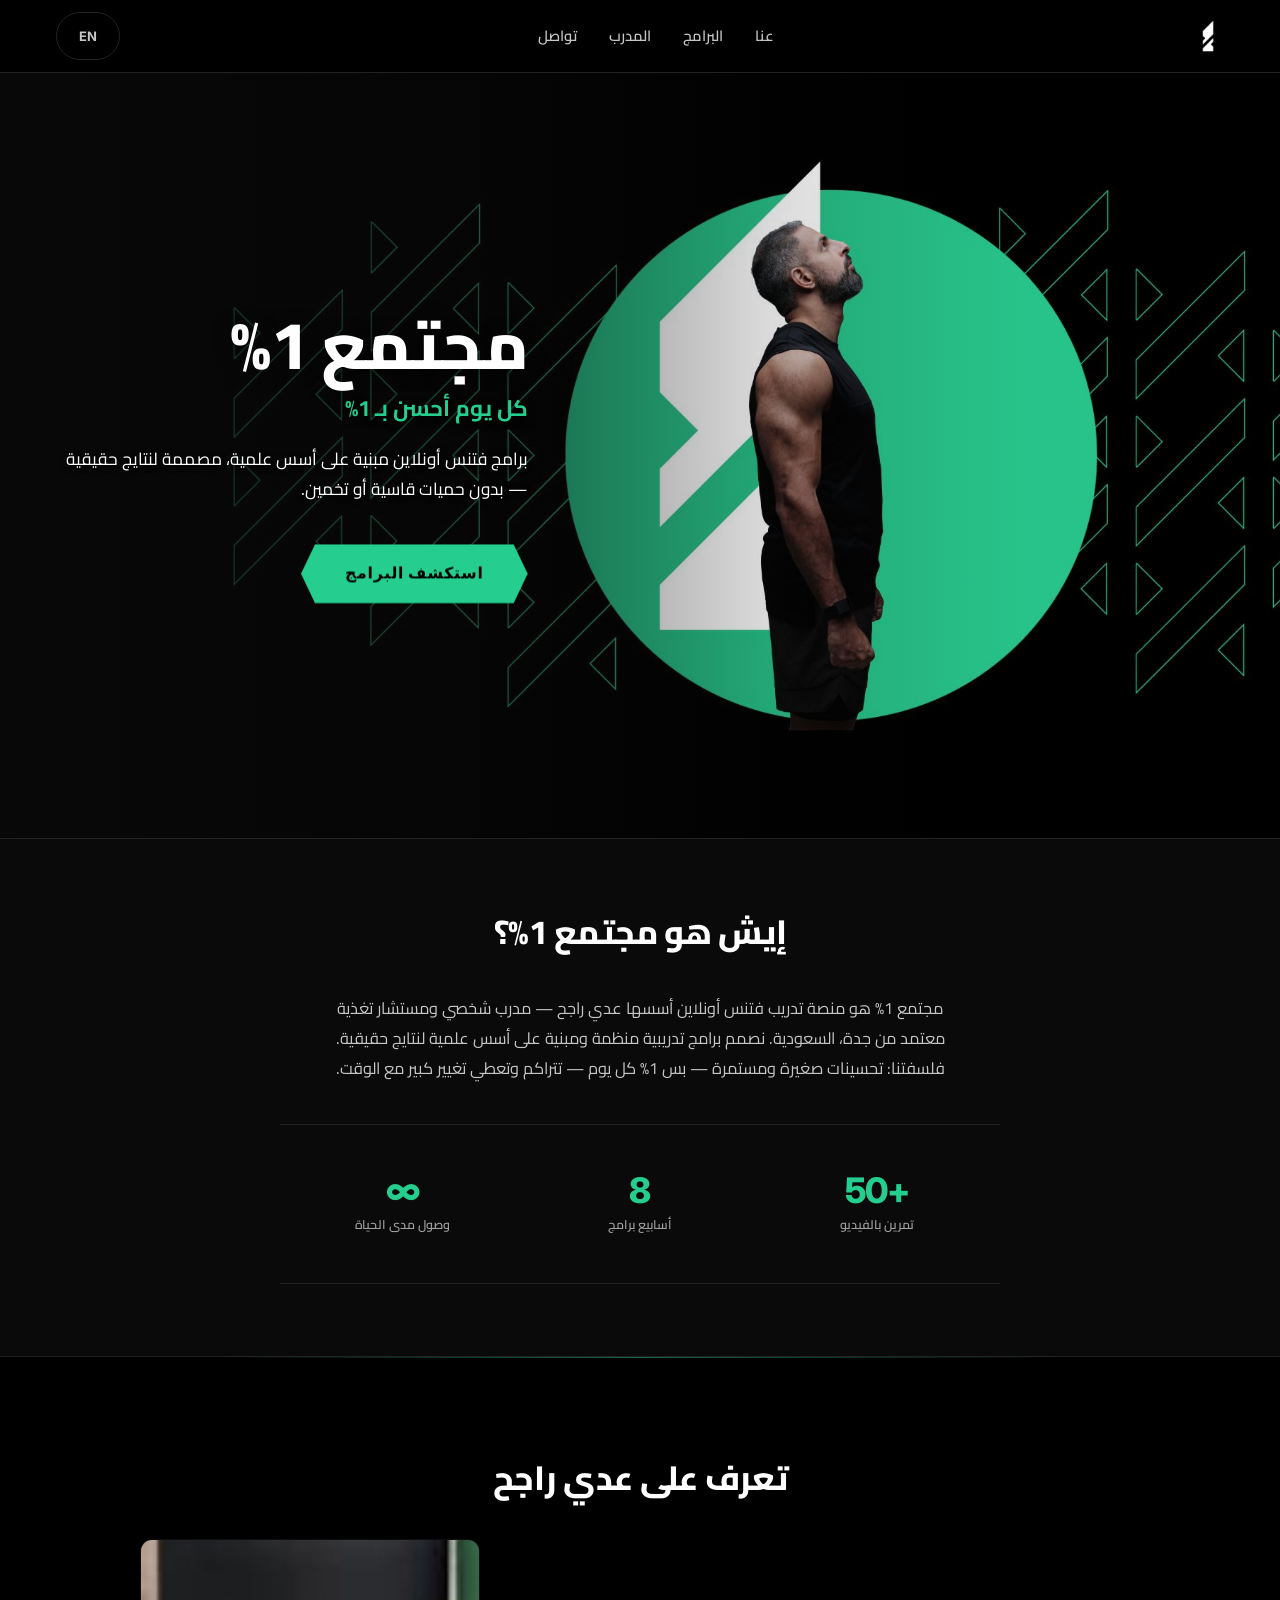
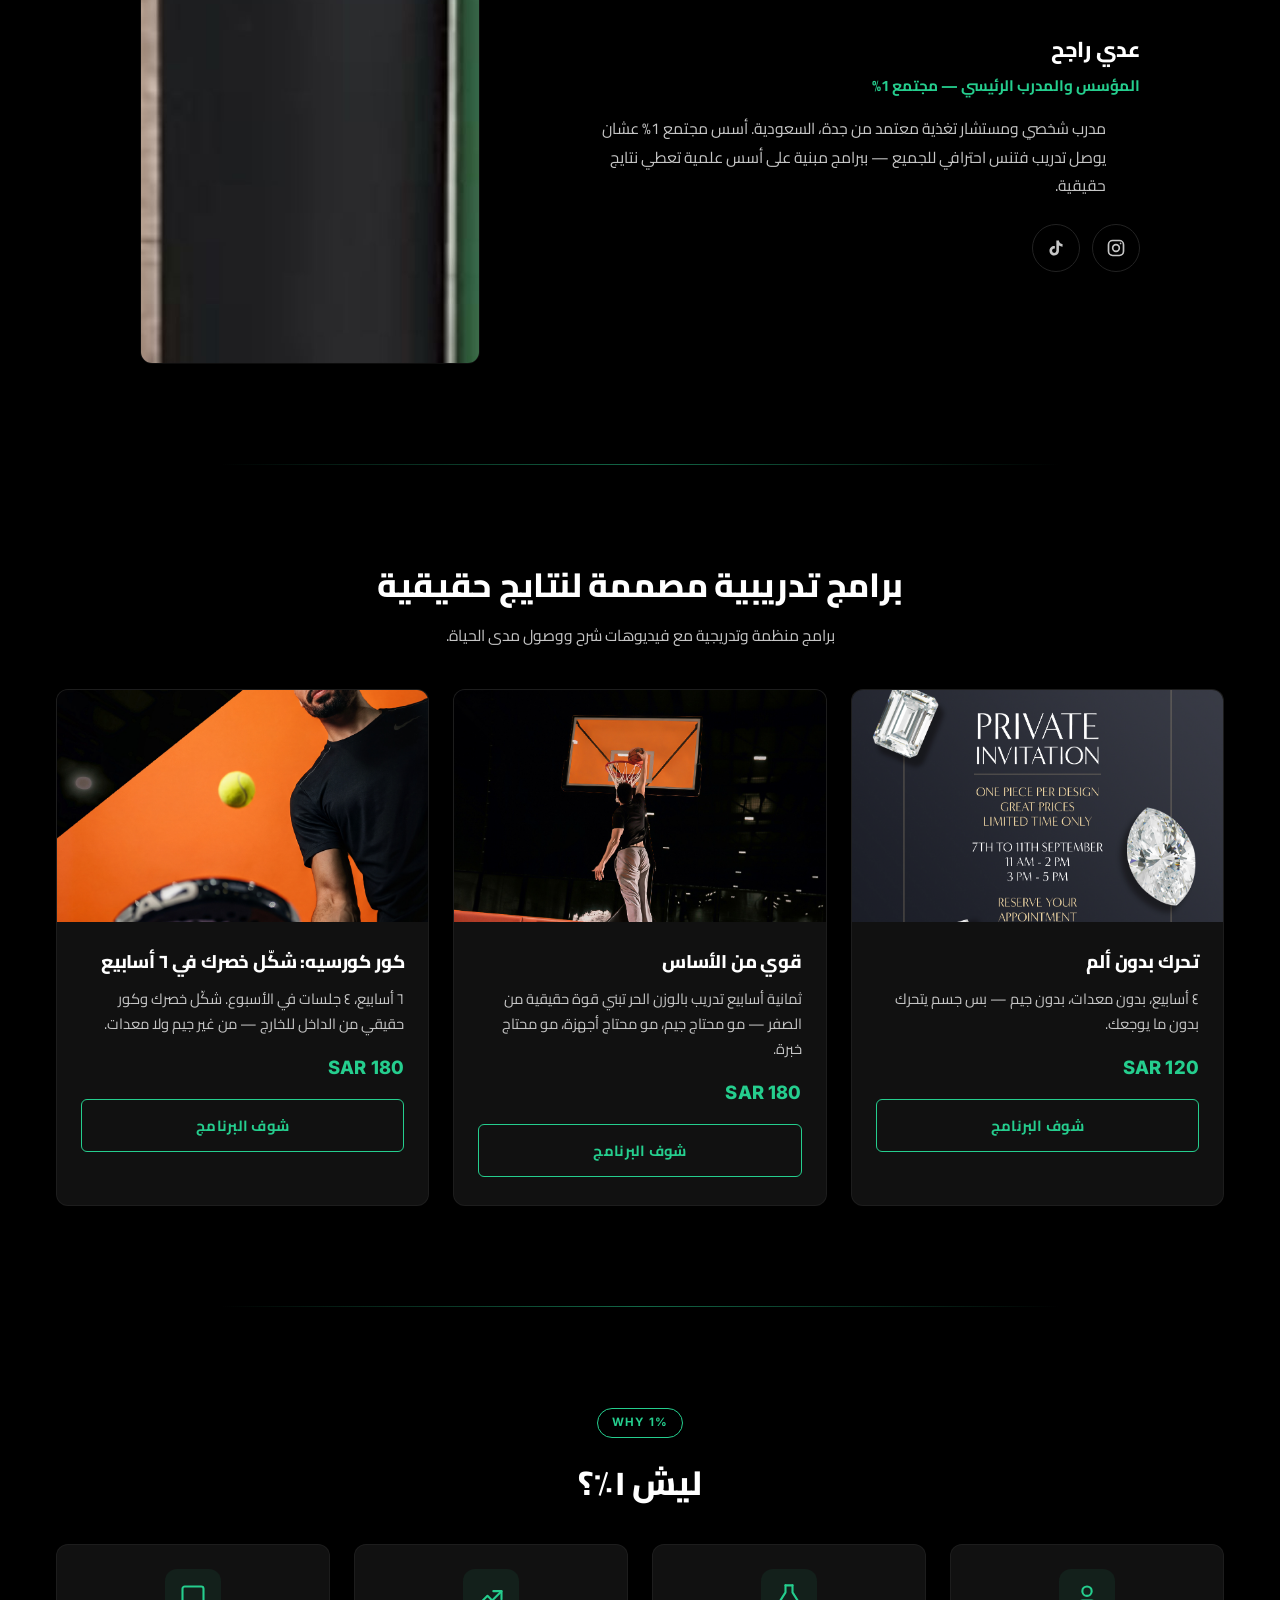
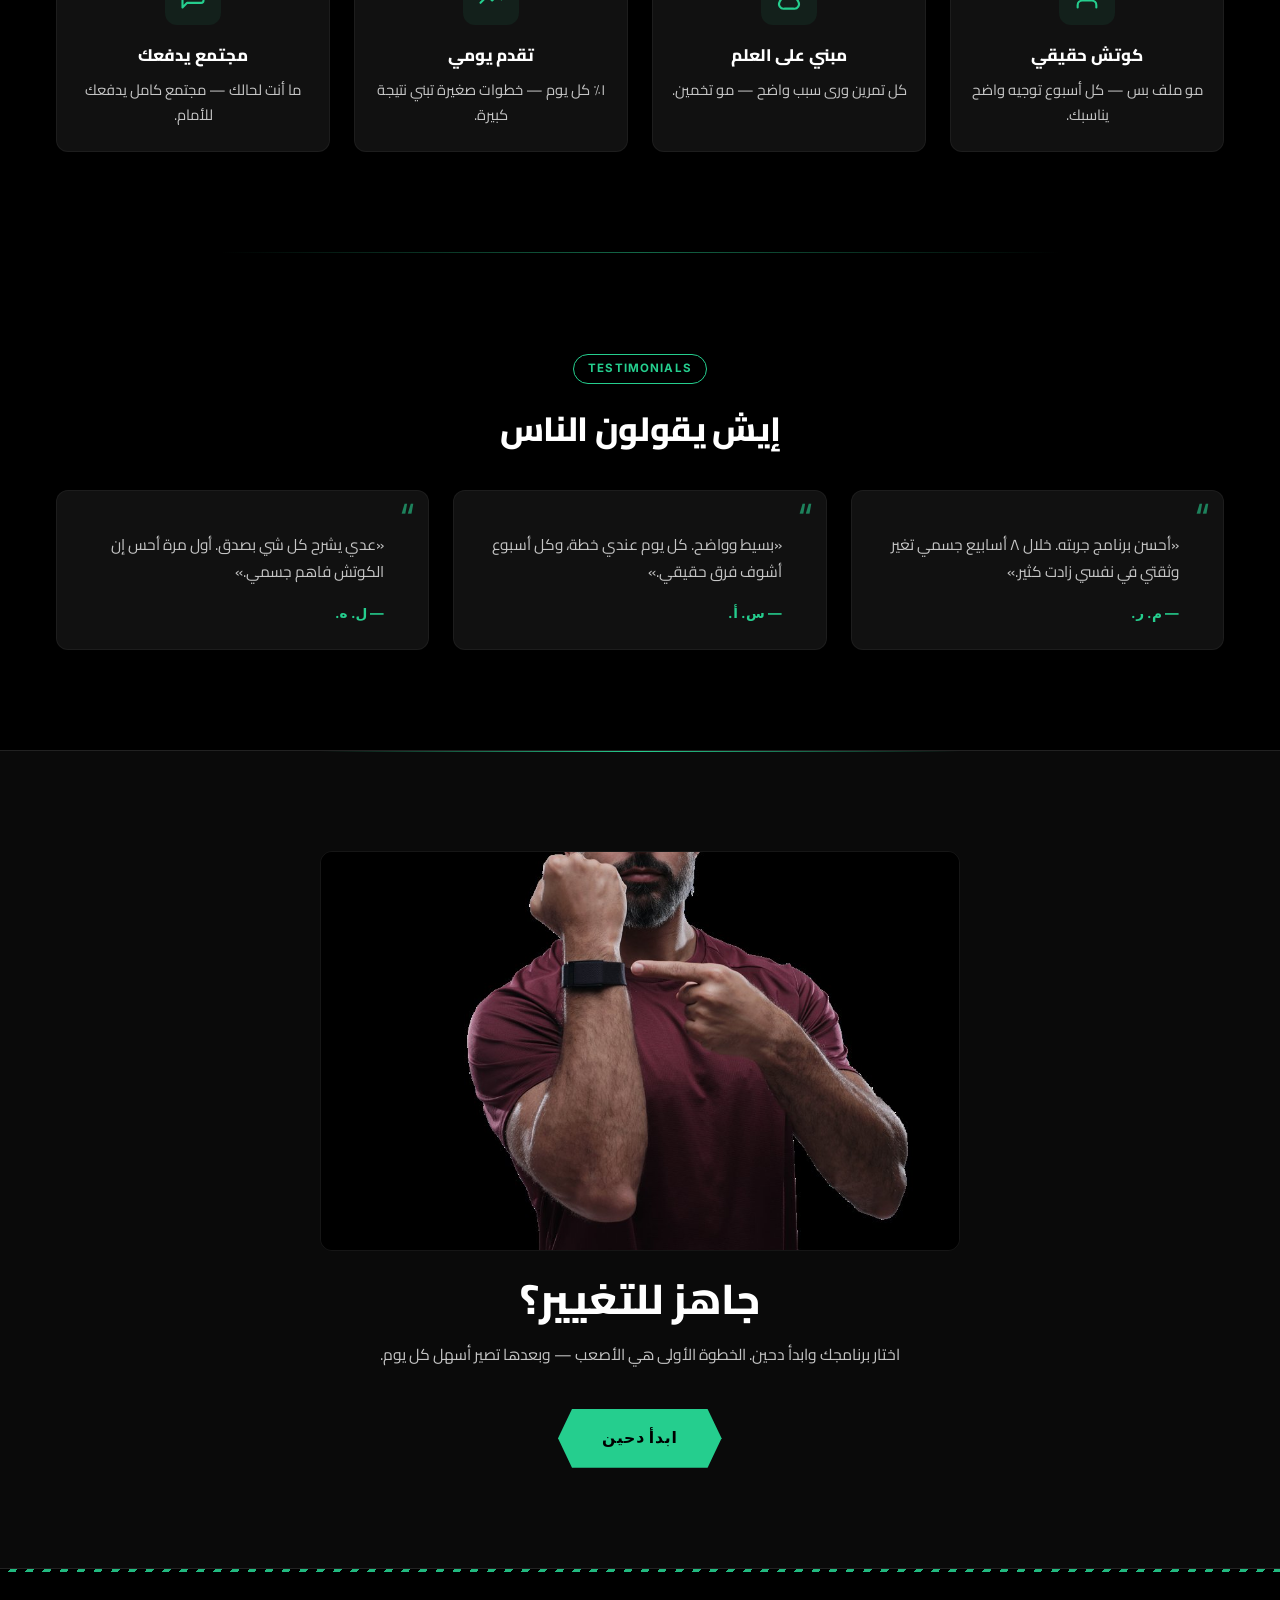
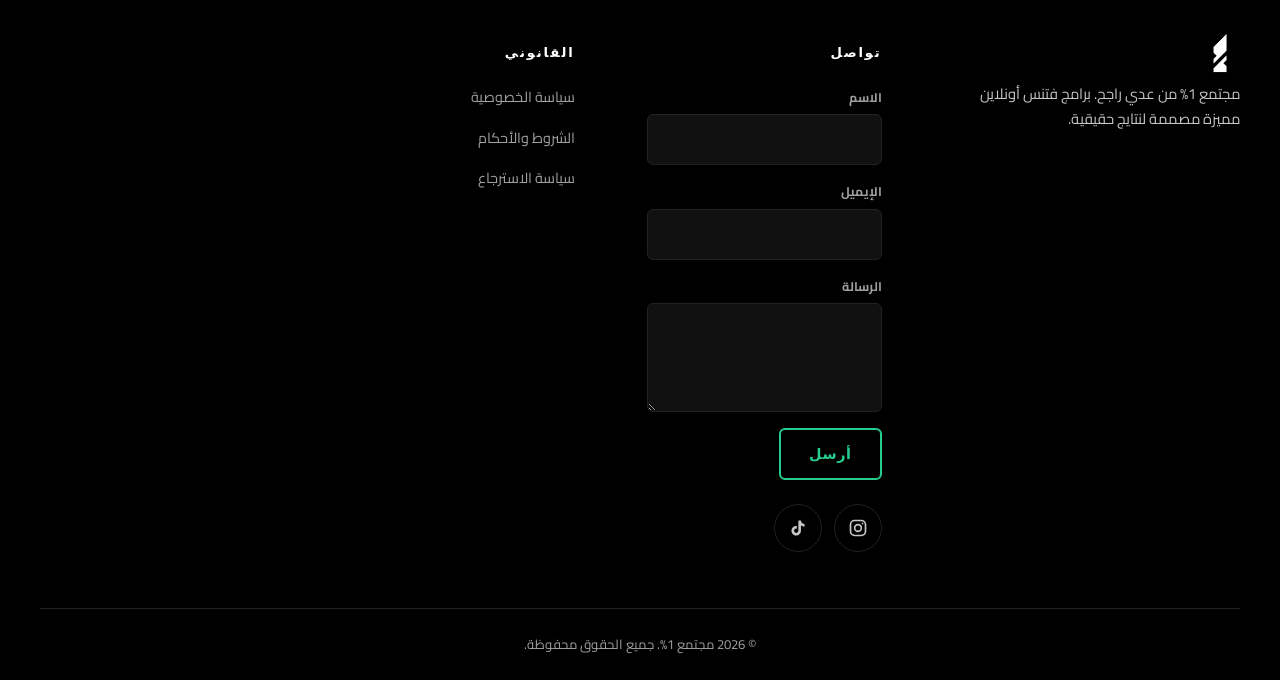
==== commit 9b0cae07: "Tracking Pixels: unified loader for 6 providers on all 4 pages Replaces the TikTok+Snapchat-only blo" ====
--- a/index.html
+++ b/index.html
@@ -18,32 +18,63 @@
 <link href="https://fonts.googleapis.com/css2?family=Cairo:wght@400;600;700;800&family=Inter:wght@400;600;700;800&display=swap" rel="stylesheet">
 <link rel="stylesheet" href="assets/css/style.css">
 <!-- ==================== Tracking Pixels ====================
-     Pixel IDs come from site_content.json homepage.tracking.*_pixel_id
-     and are patched into these meta tags at deploy time. Loader below
-     reads them and only fires the pixel if the ID is non-empty, so a
-     blank value is a safe no-op.
+     All tracking IDs come from site_content.json homepage.tracking.* and are
+     patched into the meta `content` attributes at deploy time. Each loader
+     branch below short-circuits when its ID is empty — no network calls,
+     no errors. Edit IDs from the dashboard Settings page.
      ======================================================== -->
+<meta name="google-site-verification" content="" data-editable-content="homepage.tracking.google_site_verification">
+<meta name="ga4-measurement-id" content="" data-editable-content="homepage.tracking.ga4_measurement_id">
+<meta name="gtm-container-id" content="" data-editable-content="homepage.tracking.gtm_container_id">
+<meta name="meta-pixel-id" content="" data-editable-content="homepage.tracking.meta_pixel_id">
 <meta name="tiktok-pixel-id" content="" data-editable-content="homepage.tracking.tiktok_pixel_id">
 <meta name="snapchat-pixel-id" content="" data-editable-content="homepage.tracking.snapchat_pixel_id">
 <script>
 (function(){
-  var tt = document.querySelector('meta[name="tiktok-pixel-id"]');
-  var sc = document.querySelector('meta[name="snapchat-pixel-id"]');
-  var tiktokId = tt && tt.content ? tt.content.trim() : '';
-  var snapchatId = sc && sc.content ? sc.content.trim() : '';
+  function m(name){var el=document.querySelector('meta[name="'+name+'"]');return el&&el.content?el.content.trim():'';}
+  var ga4Id=m('ga4-measurement-id'), gtmId=m('gtm-container-id'), metaPixelId=m('meta-pixel-id'),
+      tiktokId=m('tiktok-pixel-id'), snapchatId=m('snapchat-pixel-id');
+
+  // Google Analytics 4 (gtag.js)
+  if (ga4Id) {
+    var s=document.createElement('script');s.async=!0;s.src='https://www.googletagmanager.com/gtag/js?id='+encodeURIComponent(ga4Id);
+    document.head.appendChild(s);
+    window.dataLayer=window.dataLayer||[];
+    function gtag(){window.dataLayer.push(arguments);}
+    gtag('js',new Date());
+    gtag('config',ga4Id);
+  }
+
+  // Google Tag Manager (umbrella loader)
+  if (gtmId) {
+    (function(w,d,s,l,i){w[l]=w[l]||[];w[l].push({'gtm.start':new Date().getTime(),event:'gtm.js'});
+    var f=d.getElementsByTagName(s)[0],j=d.createElement(s),dl=l!='dataLayer'?'&l='+l:'';j.async=true;
+    j.src='https://www.googletagmanager.com/gtm.js?id='+i+dl;f.parentNode.insertBefore(j,f);
+    })(window,document,'script','dataLayer',gtmId);
+  }
+
+  // Meta (Facebook) Pixel
+  if (metaPixelId) {
+    !function(f,b,e,v,n,t,s){if(f.fbq)return;n=f.fbq=function(){n.callMethod?n.callMethod.apply(n,arguments):n.queue.push(arguments)};if(!f._fbq)f._fbq=n;n.push=n;n.loaded=!0;n.version='2.0';n.queue=[];t=b.createElement(e);t.async=!0;t.src=v;s=b.getElementsByTagName(e)[0];s.parentNode.insertBefore(t,s)}(window,document,'script','https://connect.facebook.net/en_US/fbevents.js');
+    fbq('init',metaPixelId);fbq('track','PageView');
+  }
+
+  // TikTok Pixel
   if (tiktokId) {
     !function (w, d, t) {
       w.TiktokAnalyticsObject=t;var ttq=w[t]=w[t]||[];ttq.methods=["page","track","identify","instances","debug","on","off","once","ready","alias","group","enableCookie","disableCookie"],ttq.setAndDefer=function(t,e){t[e]=function(){t.push([e].concat(Array.prototype.slice.call(arguments,0)))}};for(var i=0;i<ttq.methods.length;i++)ttq.setAndDefer(ttq,ttq.methods[i]);ttq.instance=function(t){for(var e=ttq._i[t]||[],n=0;n<ttq.methods.length;n++)ttq.setAndDefer(e,ttq.methods[n]);return e},ttq.load=function(e,n){var i="https://analytics.tiktok.com/i18n/pixel/events.js";ttq._i=ttq._i||{},ttq._i[e]=[],ttq._i[e]._u=i,ttq._t=ttq._t||{},ttq._t[e]=+new Date,ttq._o=ttq._o||{},ttq._o[e]=n||{};var o=document.createElement("script");o.type="text/javascript",o.async=!0,o.src=i+"?sdkid="+e+"&lib="+t;var a=document.getElementsByTagName("script")[0];a.parentNode.insertBefore(o,a)};
       ttq.load(tiktokId); ttq.page();
     }(window, document, 'ttq');
   }
+
+  // Snapchat Pixel
   if (snapchatId) {
     (function(e,t,n){if(e.snaptr)return;var a=e.snaptr=function(){a.handleRequest?a.handleRequest.apply(a,arguments):a.queue.push(arguments)};a.queue=[];var s='script';var r=t.createElement(s);r.async=!0;r.src=n;var u=t.getElementsByTagName(s)[0];u.parentNode.insertBefore(r,u)})(window,document,'https://sc-static.net/scevent.min.js');
-    snaptr('init', snapchatId);
-    snaptr('track', 'PAGE_VIEW');
+    snaptr('init',snapchatId);snaptr('track','PAGE_VIEW');
   }
 })();
 </script>
+<!-- ==================== /Tracking Pixels ==================== -->
 </head>
 <body>
 
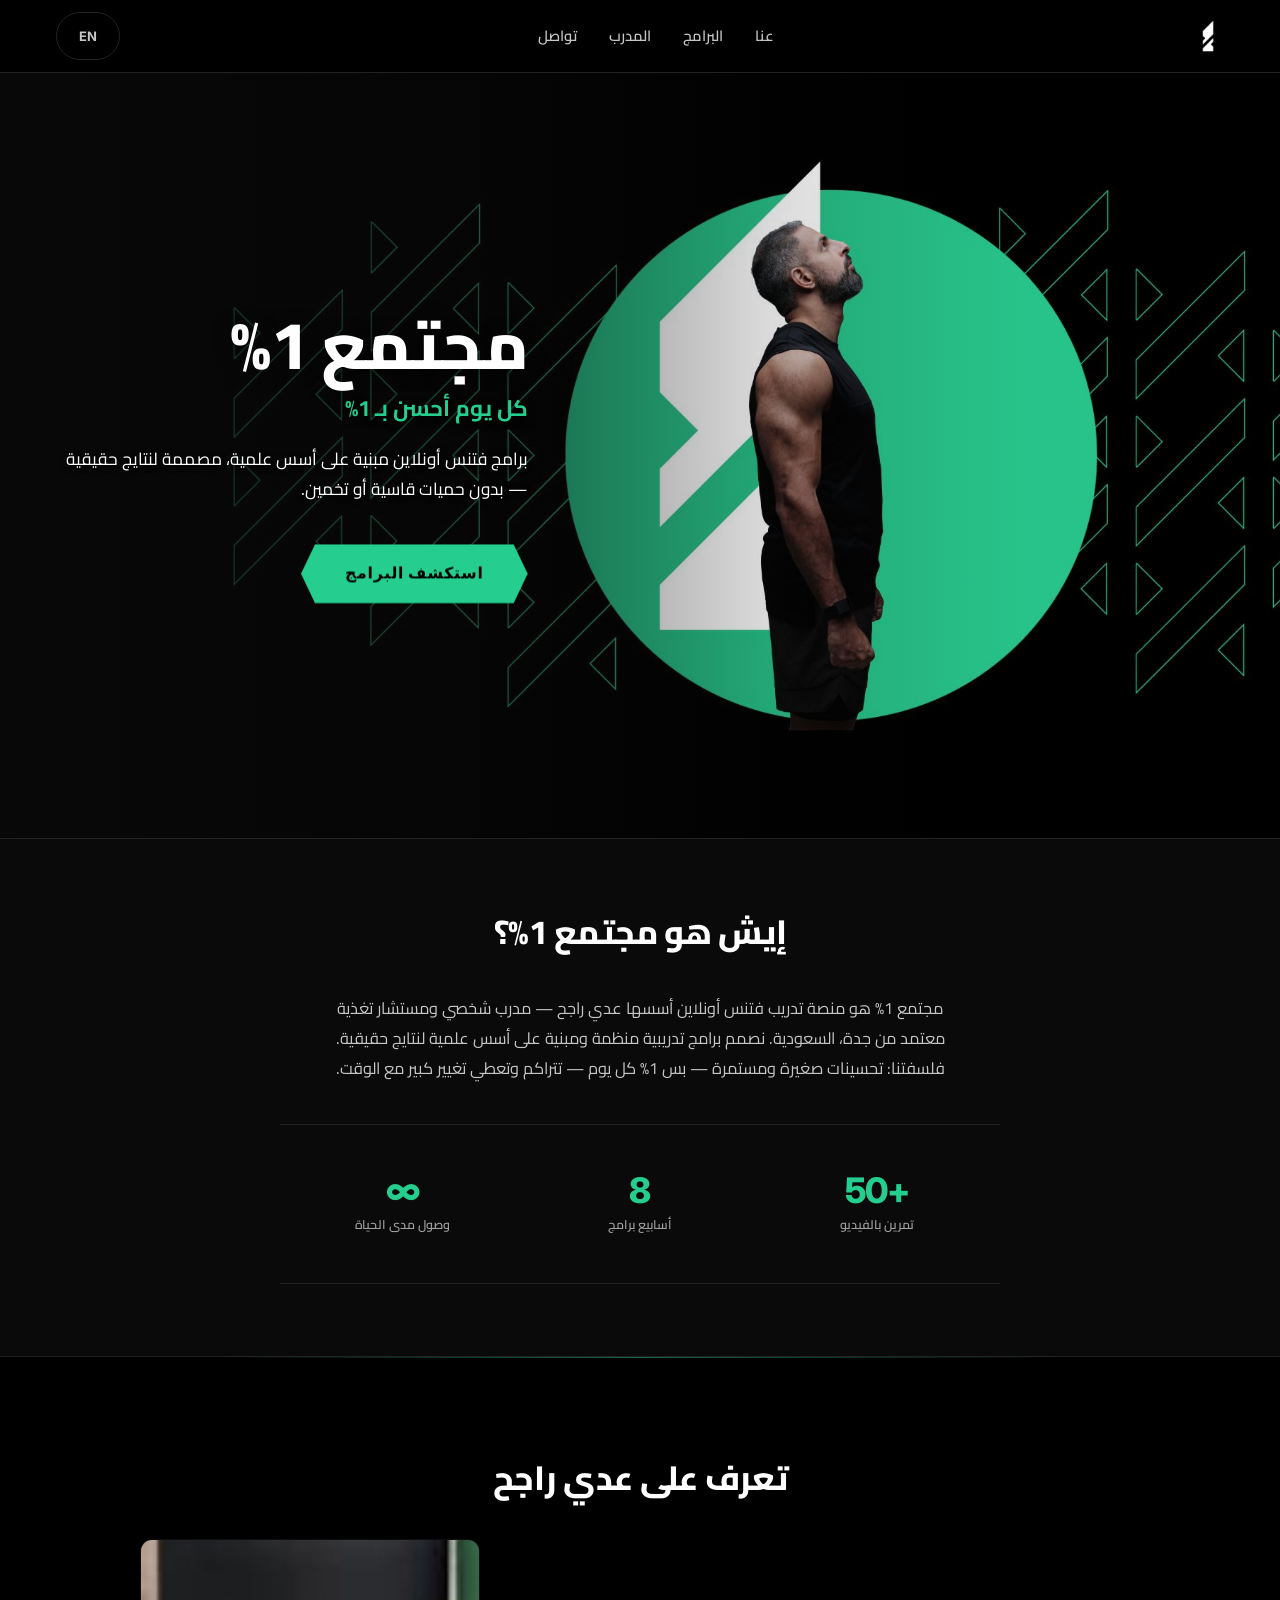
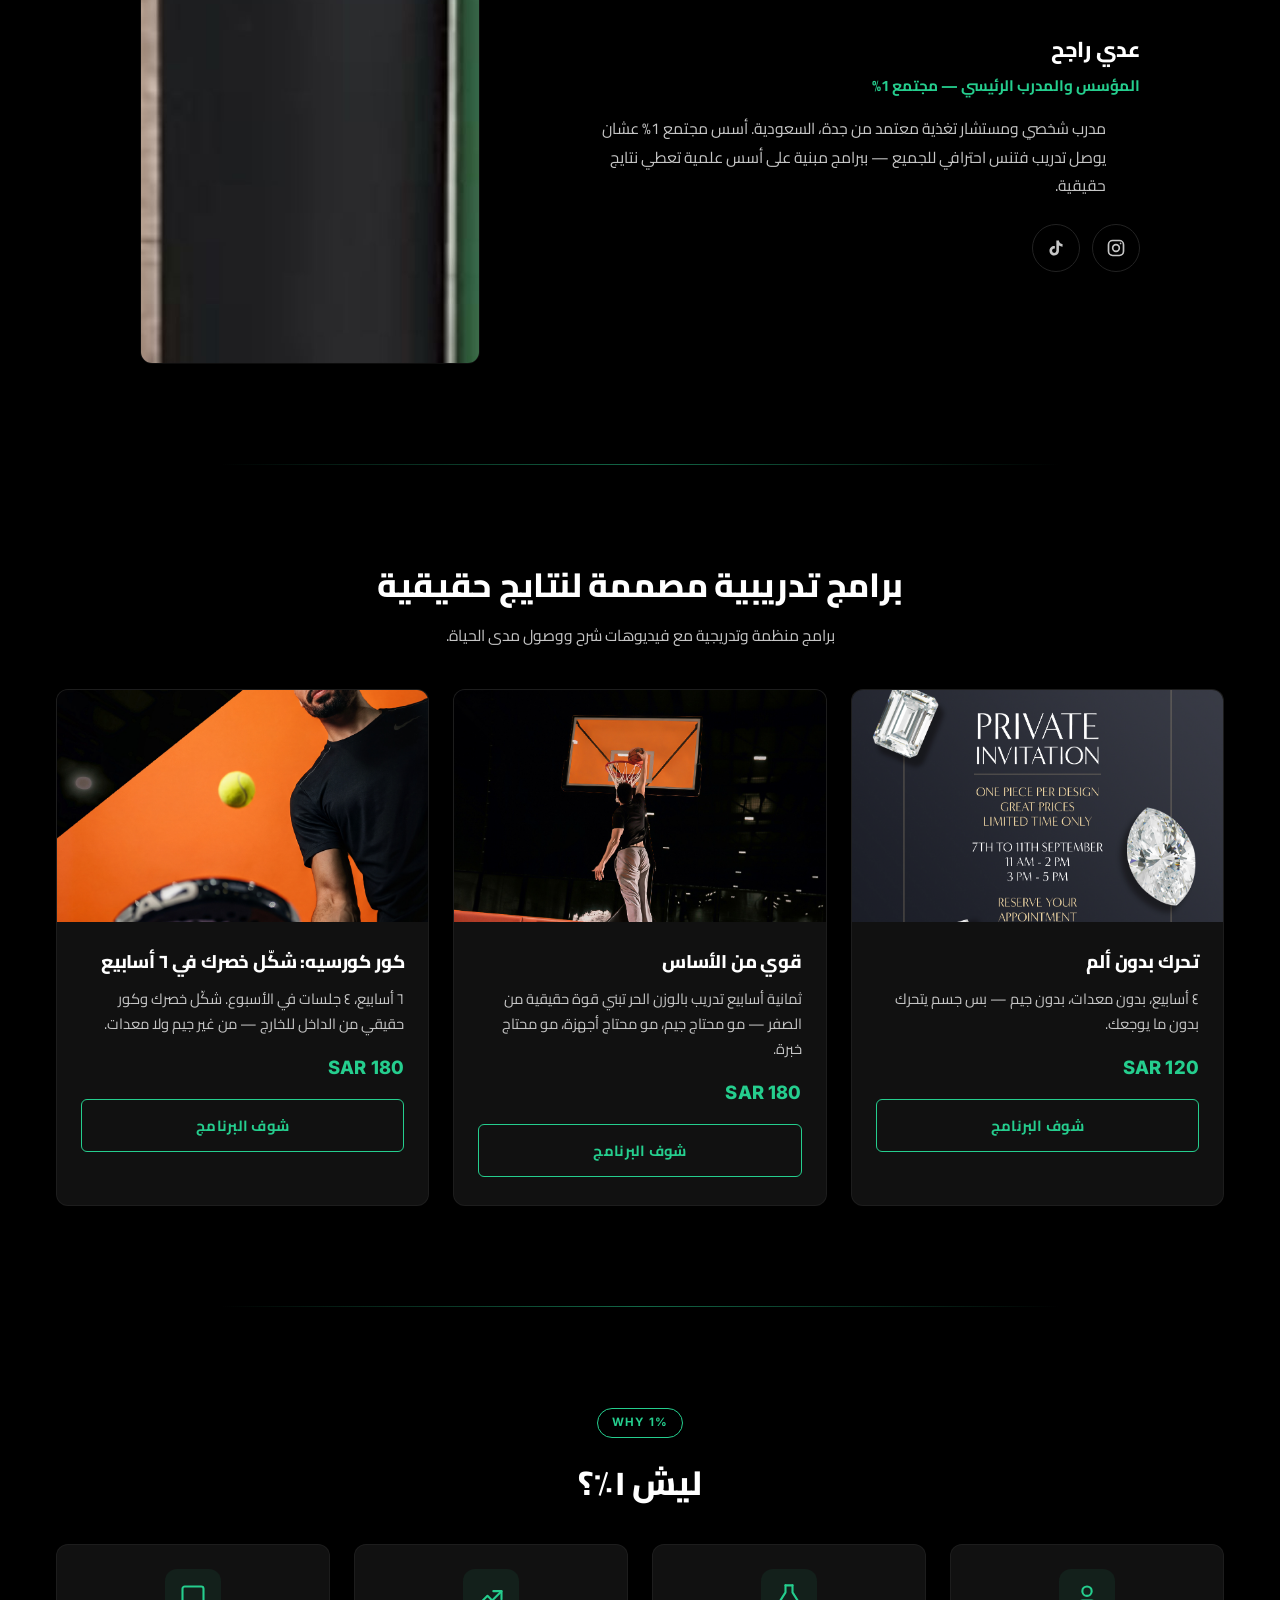
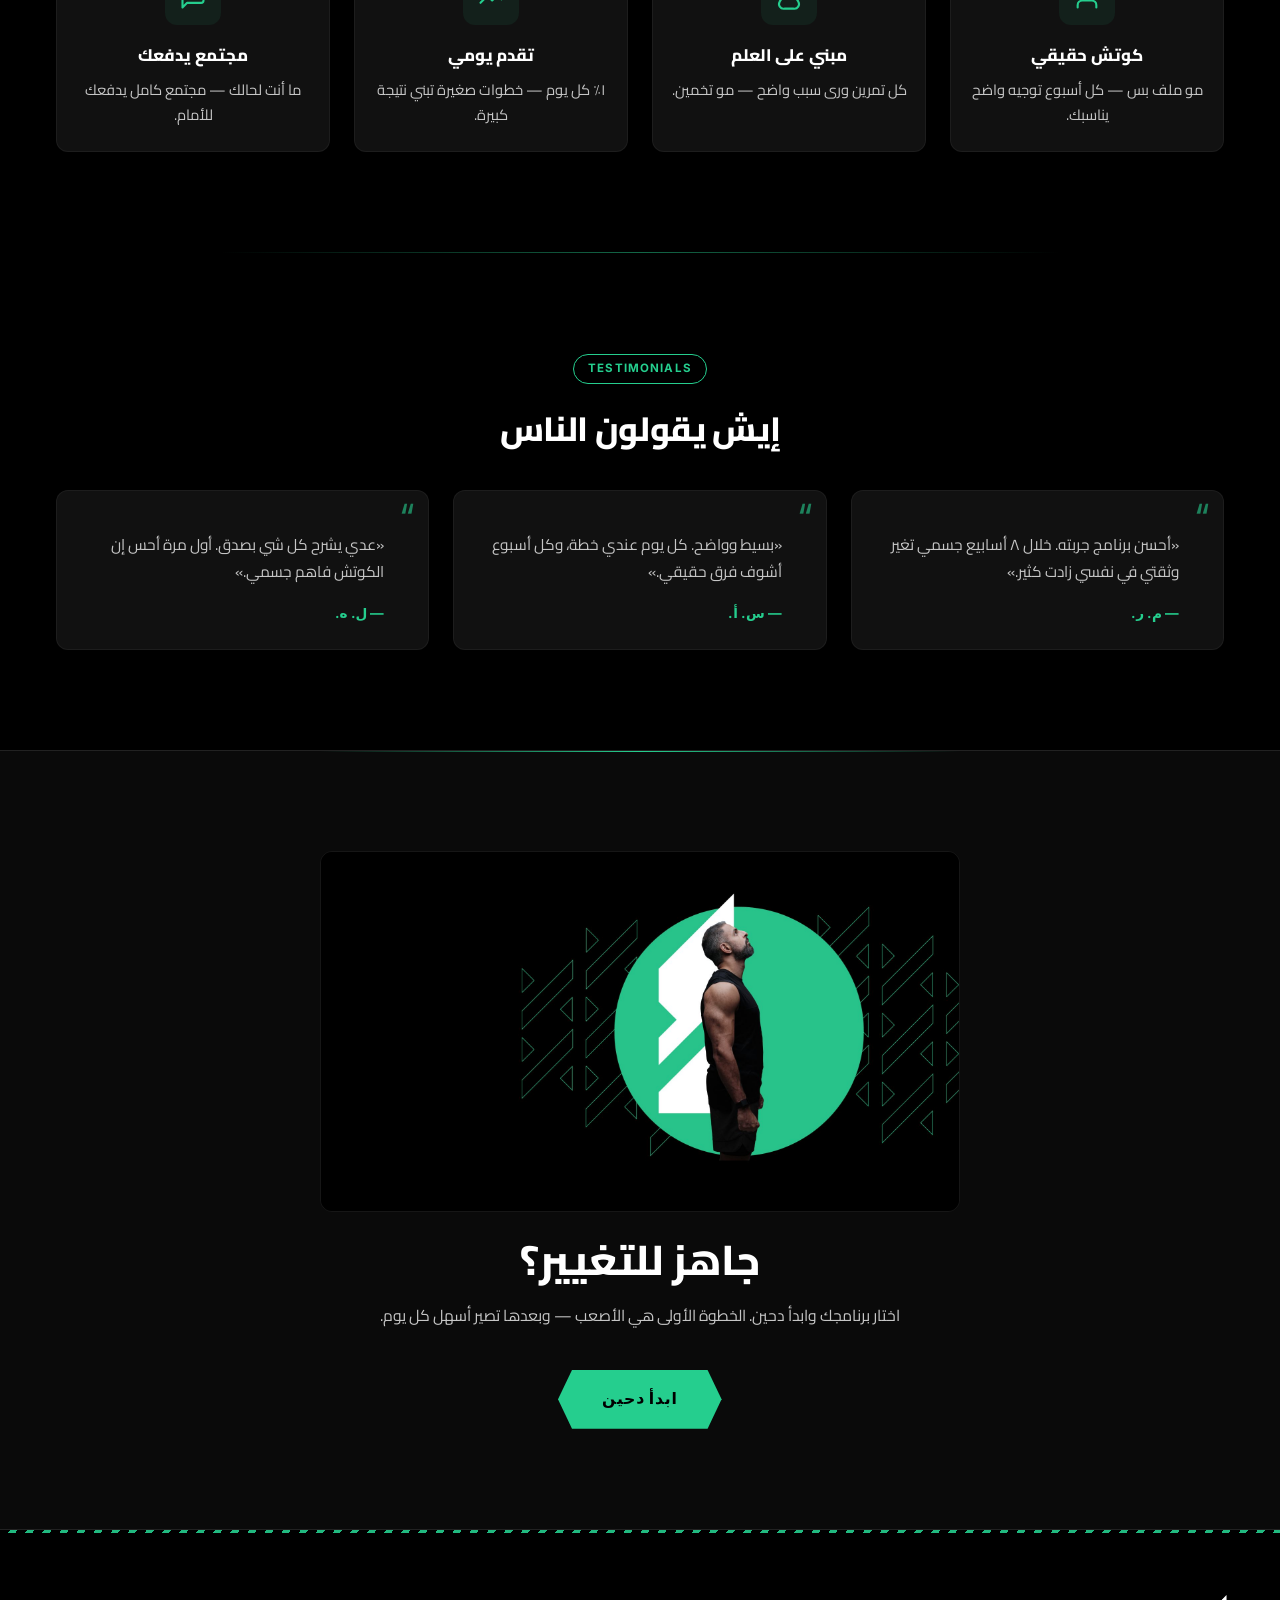
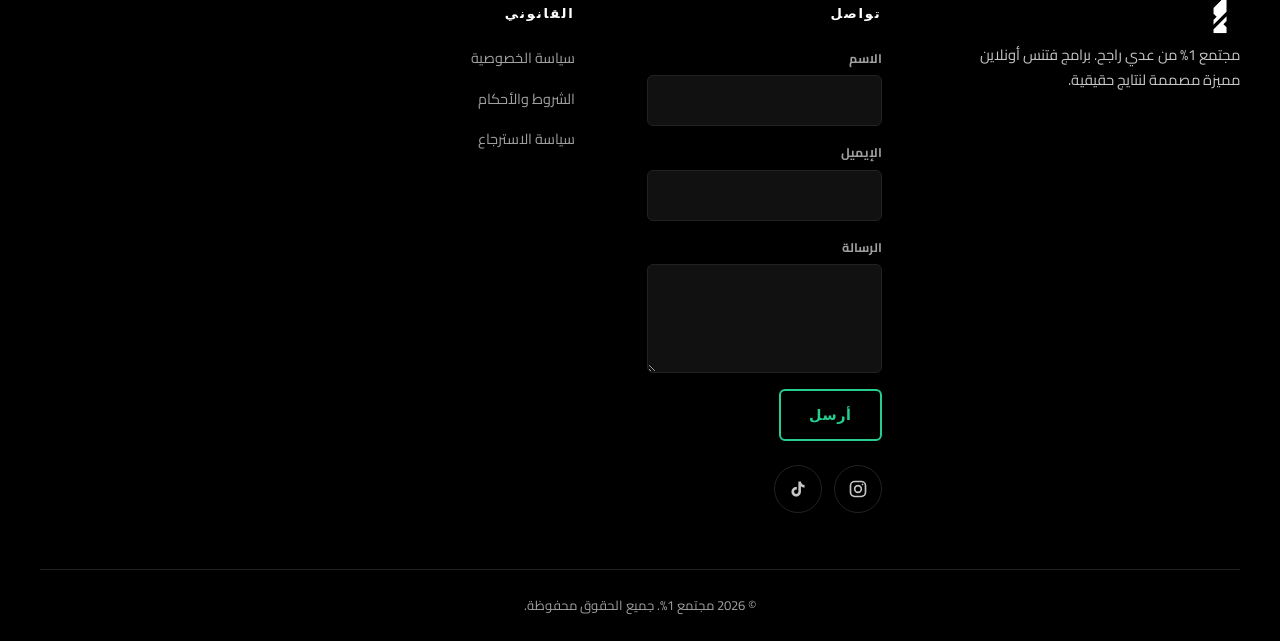
==== commit fe0069f6: "Why 1% icons: client-side icon library + data-editable-data-icon markers assets/js/icons.js defines " ====
--- a/index.html
+++ b/index.html
@@ -17,6 +17,7 @@
 <link rel="preconnect" href="https://fonts.gstatic.com" crossorigin>
 <link href="https://fonts.googleapis.com/css2?family=Cairo:wght@400;600;700;800&family=Inter:wght@400;600;700;800&display=swap" rel="stylesheet">
 <link rel="stylesheet" href="assets/css/style.css">
+<script src="assets/js/icons.js" defer></script>
 <!-- ==================== Tracking Pixels ====================
      All tracking IDs come from site_content.json homepage.tracking.* and are
      patched into the meta `content` attributes at deploy time. Each loader
@@ -363,7 +364,8 @@
 
     <div class="why-card" data-icon="coach"
          data-visible="true"
-         data-editable-data-visible="homepage.why.cards.0.visible">
+         data-editable-data-visible="homepage.why.cards.0.visible"
+         data-editable-data-icon="homepage.why.cards.0.icon">
       <div class="why-icon" aria-hidden="true">
         <svg viewBox="0 0 24 24" fill="none" stroke="currentColor" stroke-width="1.8" stroke-linecap="round" stroke-linejoin="round">
           <path d="M20 21v-2a4 4 0 0 0-4-4H8a4 4 0 0 0-4 4v2"/>
@@ -382,7 +384,8 @@
 
     <div class="why-card" data-icon="science"
          data-visible="true"
-         data-editable-data-visible="homepage.why.cards.1.visible">
+         data-editable-data-visible="homepage.why.cards.1.visible"
+         data-editable-data-icon="homepage.why.cards.1.icon">
       <div class="why-icon" aria-hidden="true">
         <svg viewBox="0 0 24 24" fill="none" stroke="currentColor" stroke-width="1.8" stroke-linecap="round" stroke-linejoin="round">
           <path d="M9 2v6l-5 8a4 4 0 0 0 4 6h8a4 4 0 0 0 4-6l-5-8V2"/>
@@ -401,7 +404,8 @@
 
     <div class="why-card" data-icon="progress"
          data-visible="true"
-         data-editable-data-visible="homepage.why.cards.2.visible">
+         data-editable-data-visible="homepage.why.cards.2.visible"
+         data-editable-data-icon="homepage.why.cards.2.icon">
       <div class="why-icon" aria-hidden="true">
         <svg viewBox="0 0 24 24" fill="none" stroke="currentColor" stroke-width="1.8" stroke-linecap="round" stroke-linejoin="round">
           <polyline points="3 17 9 11 13 15 21 7"/>
@@ -420,7 +424,8 @@
 
     <div class="why-card" data-icon="community"
          data-visible="true"
-         data-editable-data-visible="homepage.why.cards.3.visible">
+         data-editable-data-visible="homepage.why.cards.3.visible"
+         data-editable-data-icon="homepage.why.cards.3.icon">
       <div class="why-icon" aria-hidden="true">
         <svg viewBox="0 0 24 24" fill="none" stroke="currentColor" stroke-width="1.8" stroke-linecap="round" stroke-linejoin="round">
           <path d="M21 15a2 2 0 0 1-2 2H7l-4 4V5a2 2 0 0 1 2-2h14a2 2 0 0 1 2 2z"/>
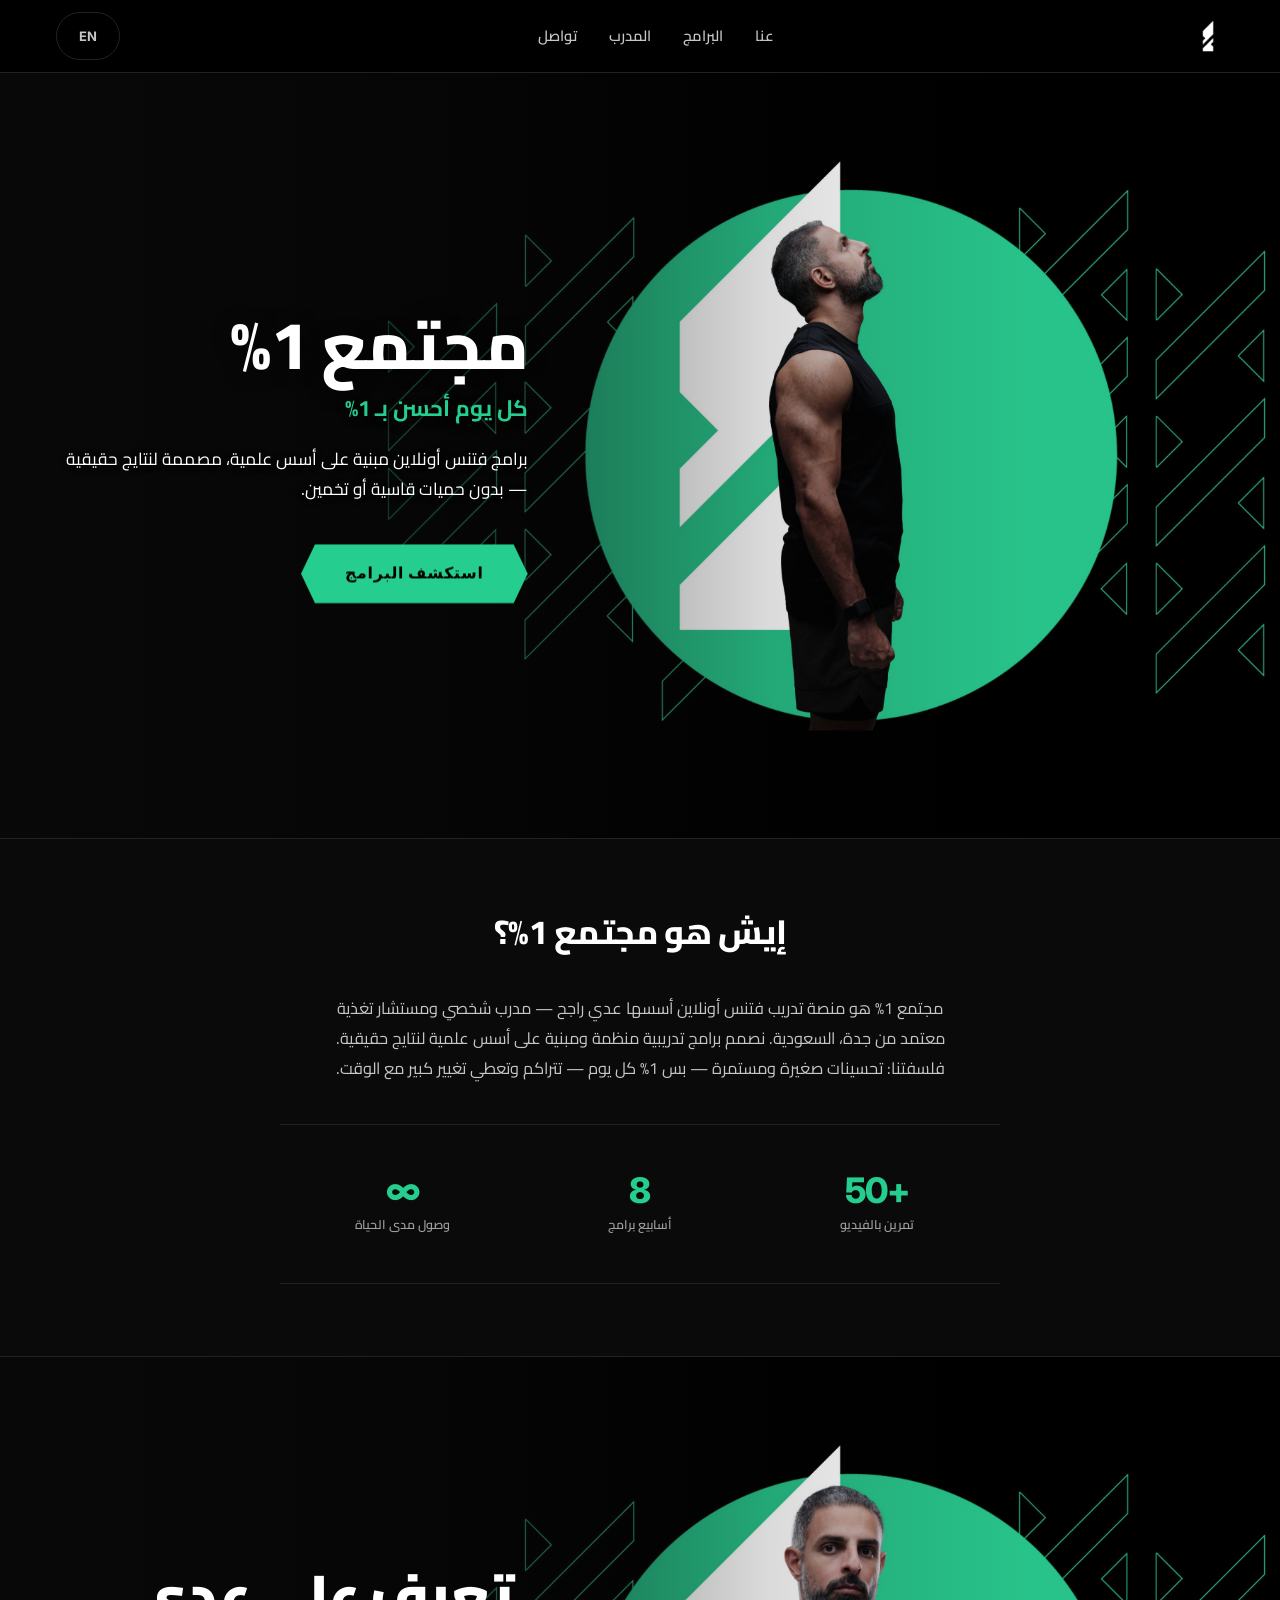
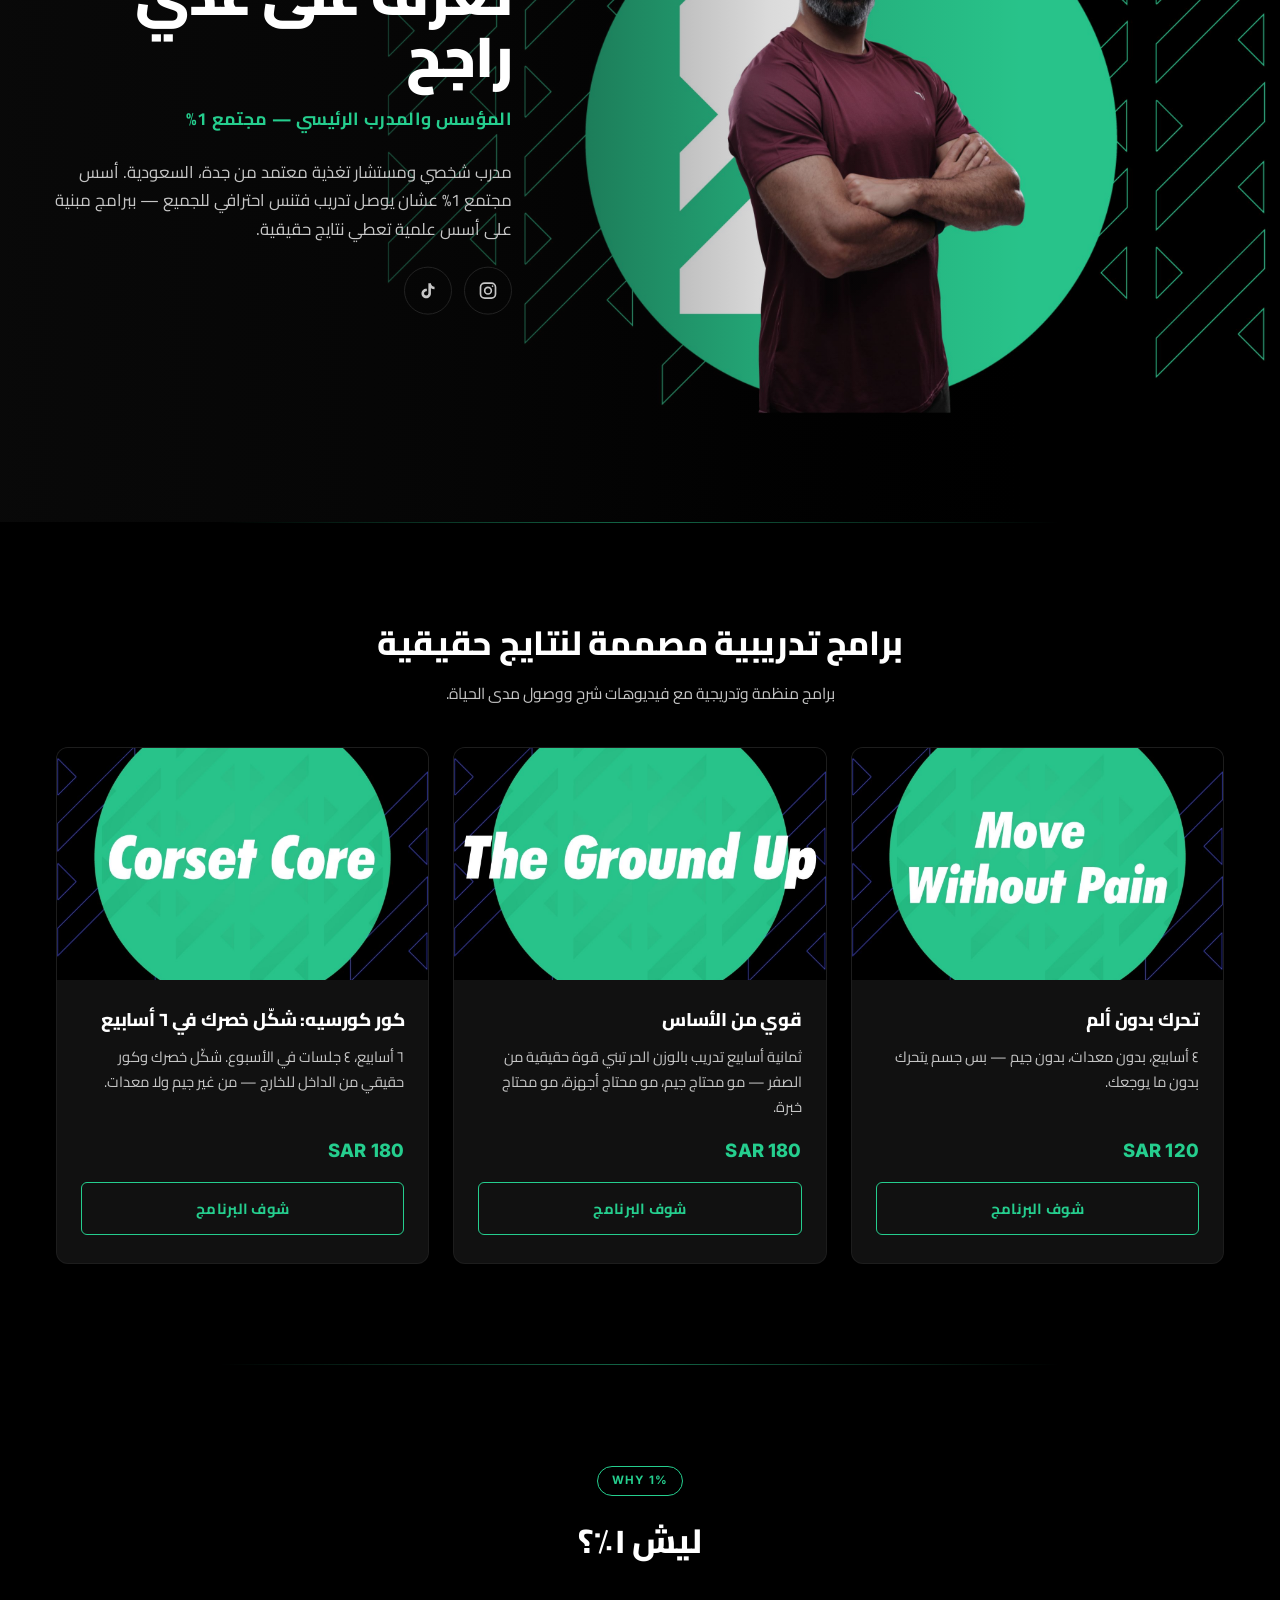
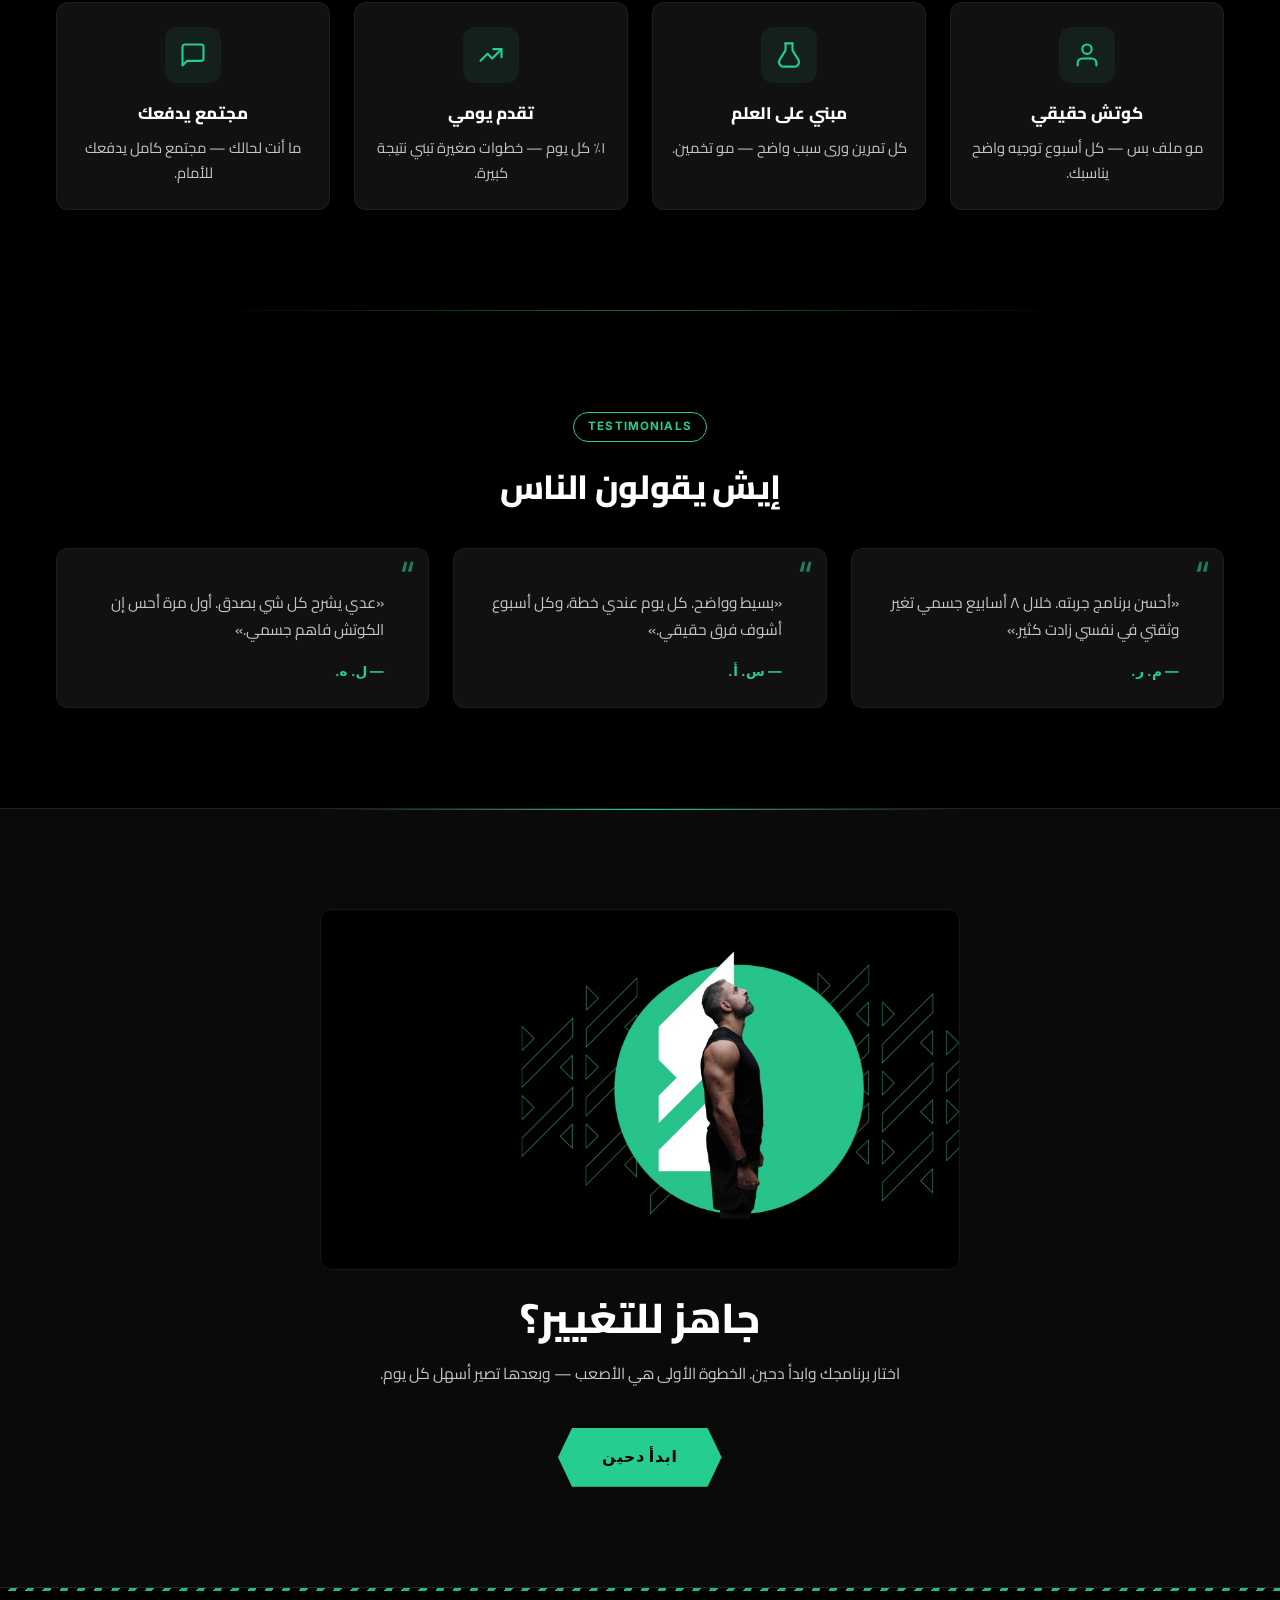
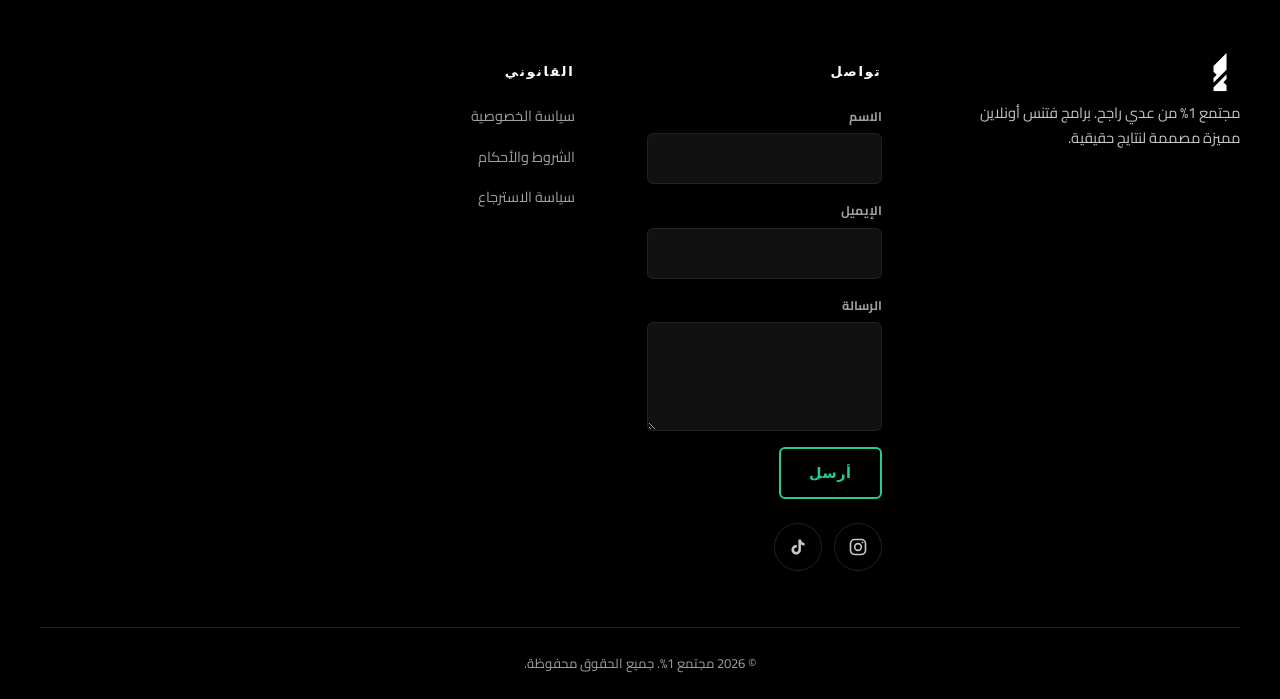
==== commit b12a7823: "hero + trainer: new 4K brand photos + hero-mirror trainer section" ====
--- a/index.html
+++ b/index.html
@@ -210,55 +210,45 @@
 </section>
 
 <!-- ==================== Trainer ==================== -->
-<section class="section trainer-section" id="trainer"
-         data-pos="right" data-size="medium"
+<section class="trainer-hero" id="trainer"
          data-editable-data-pos="homepage.trainer.photo_position"
          data-editable-data-size="homepage.trainer.photo_size">
-  <div class="section-head">
-    <span class="section-label" data-visible="false"
+  <div class="trainer-hero-img-wrap">
+    <img src="assets/images/trainer.jpg" alt="Odai Rajeh" data-editable-src="homepage.trainer.photo">
+  </div>
+  <div class="trainer-hero-body">
+    <span class="trainer-hero-label" data-visible="false"
           data-editable-data-visible="homepage.trainer.section_label.visible">
       <span data-lang="ar" data-editable="homepage.trainer.section_label.ar">المدرب</span>
       <span data-lang="en" data-editable="homepage.trainer.section_label.en">Coach</span>
     </span>
-    <h2 class="section-title">
+    <h2 class="trainer-hero-title">
       <span data-lang="ar" data-editable="homepage.trainer.title.ar">تعرف على عدي راجح</span>
       <span data-lang="en" data-editable="homepage.trainer.title.en">Meet Odai Rajeh</span>
     </h2>
-  </div>
-
-  <div class="trainer-layout">
-    <figure class="trainer-photo">
-      <img src="assets/images/trainer.jpg" alt="Odai Rajeh" data-editable-src="homepage.trainer.photo">
-    </figure>
-    <div class="trainer-meta">
-      <h3 class="trainer-name">
-        <span data-lang="ar" data-editable="homepage.trainer.name.ar">عدي راجح</span>
-        <span data-lang="en" data-editable="homepage.trainer.name.en">Odai Rajeh</span>
-      </h3>
-      <p class="trainer-role">
-        <span data-lang="ar" data-editable="homepage.trainer.role.ar">المؤسس والمدرب الرئيسي — مجتمع 1%</span>
-        <span data-lang="en" data-editable="homepage.trainer.role.en">Founder &amp; Head Coach — 1% Community</span>
-      </p>
-      <p class="trainer-bio">
-        <span data-lang="ar" data-editable="homepage.trainer.bio.ar">مدرب شخصي ومستشار تغذية معتمد من جدة، السعودية. أسس مجتمع 1% عشان يوصل تدريب فتنس احترافي للجميع — ببرامج مبنية على أسس علمية تعطي نتايج حقيقية.</span>
-        <span data-lang="en" data-editable="homepage.trainer.bio.en">Certified personal trainer and nutrition coach based in Jeddah, Saudi Arabia. Founded 1% Community to make expert-level fitness coaching accessible to everyone — with science-backed programs that deliver real results.</span>
-      </p>
-      <div class="trainer-social">
-        <a class="social-link" href="https://instagram.com/odairajeh" target="_blank" rel="noopener"
-           aria-label="Instagram" data-editable-href="homepage.trainer.social.instagram">
-          <svg viewBox="0 0 24 24" aria-hidden="true" fill="none" stroke="currentColor" stroke-width="2" stroke-linecap="round" stroke-linejoin="round">
-            <rect x="3" y="3" width="18" height="18" rx="5"/>
-            <circle cx="12" cy="12" r="4"/>
-            <circle cx="17.5" cy="6.5" r="1" fill="currentColor" stroke="none"/>
-          </svg>
-        </a>
-        <a class="social-link" href="https://tiktok.com/@odairajeh" target="_blank" rel="noopener"
-           aria-label="TikTok" data-editable-href="homepage.trainer.social.tiktok">
-          <svg viewBox="0 0 24 24" aria-hidden="true" fill="currentColor">
-            <path d="M16.6 5.82a4.28 4.28 0 0 1-1.06-2.82h-3.09v12.4a2.59 2.59 0 0 1-2.59 2.5 2.6 2.6 0 0 1-2.6-2.6c0-1.72 1.66-3.01 3.37-2.48V9.66c-3.45-.46-6.47 2.22-6.47 5.64 0 3.33 2.76 5.7 5.69 5.7 3.14 0 5.69-2.55 5.69-5.7V9.01a7.35 7.35 0 0 0 4.3 1.38V7.3s-1.88.09-3.24-1.48z"/>
-          </svg>
-        </a>
-      </div>
+    <p class="trainer-hero-role">
+      <span data-lang="ar" data-editable="homepage.trainer.role.ar">المؤسس والمدرب الرئيسي — مجتمع 1%</span>
+      <span data-lang="en" data-editable="homepage.trainer.role.en">Founder &amp; Head Coach — 1% Community</span>
+    </p>
+    <p class="trainer-hero-bio">
+      <span data-lang="ar" data-editable="homepage.trainer.bio.ar">مدرب شخصي ومستشار تغذية معتمد من جدة، السعودية. أسس مجتمع 1% عشان يوصل تدريب فتنس احترافي للجميع — ببرامج مبنية على أسس علمية تعطي نتايج حقيقية.</span>
+      <span data-lang="en" data-editable="homepage.trainer.bio.en">Certified personal trainer and nutrition coach based in Jeddah, Saudi Arabia. Founded 1% Community to make expert-level fitness coaching accessible to everyone — with science-backed programs that deliver real results.</span>
+    </p>
+    <div class="trainer-social">
+      <a class="social-link" href="https://instagram.com/odairajeh" target="_blank" rel="noopener"
+         aria-label="Instagram" data-editable-href="homepage.trainer.social.instagram">
+        <svg viewBox="0 0 24 24" aria-hidden="true" fill="none" stroke="currentColor" stroke-width="2" stroke-linecap="round" stroke-linejoin="round">
+          <rect x="3" y="3" width="18" height="18" rx="5"/>
+          <circle cx="12" cy="12" r="4"/>
+          <circle cx="17.5" cy="6.5" r="1" fill="currentColor" stroke="none"/>
+        </svg>
+      </a>
+      <a class="social-link" href="https://tiktok.com/@odairajeh" target="_blank" rel="noopener"
+         aria-label="TikTok" data-editable-href="homepage.trainer.social.tiktok">
+        <svg viewBox="0 0 24 24" aria-hidden="true" fill="currentColor">
+          <path d="M16.6 5.82a4.28 4.28 0 0 1-1.06-2.82h-3.09v12.4a2.59 2.59 0 0 1-2.59 2.5 2.6 2.6 0 0 1-2.6-2.6c0-1.72 1.66-3.01 3.37-2.48V9.66c-3.45-.46-6.47 2.22-6.47 5.64 0 3.33 2.76 5.7 5.69 5.7 3.14 0 5.69-2.55 5.69-5.7V9.01a7.35 7.35 0 0 0 4.3 1.38V7.3s-1.88.09-3.24-1.48z"/>
+        </svg>
+      </a>
     </div>
   </div>
 </section>
@@ -538,7 +528,7 @@
         <span data-lang="en">Get in touch</span>
       </h4>
 
-      <form class="contact-form" action="mailto:hello@1percent.community" method="post" enctype="text/plain"
+      <form class="contact-form" id="contact-form" action="https://api.1percent.community/api/contact" method="post"
             data-visible="true"
             data-editable-data-visible="homepage.footer.show_contact_form">
         <label class="contact-field">
@@ -634,5 +624,58 @@
 </footer>
 
 <script src="assets/js/main.js" defer></script>
+
+<script>
+(function(){
+  var form = document.getElementById('contact-form');
+  if (!form) return;
+  // Honeypot field — bots fill it, humans don't
+  var hp = document.createElement('input');
+  hp.type = 'text'; hp.name = 'website'; hp.tabIndex = -1;
+  hp.setAttribute('autocomplete','off');
+  hp.style.cssText = 'position:absolute;left:-9999px;opacity:0;height:0;width:0';
+  form.appendChild(hp);
+
+  form.addEventListener('submit', function(e){
+    e.preventDefault();
+    var btn = form.querySelector('button[type="submit"]');
+    var fd = new FormData(form);
+    var body = {
+      name: (fd.get('name')||'').toString().trim(),
+      email: (fd.get('email')||'').toString().trim(),
+      message: (fd.get('message')||'').toString().trim(),
+      website: (fd.get('website')||'').toString(),
+      client_key: '1pc'
+    };
+    if (!body.name || !body.email || !body.message) return;
+    if (btn) { btn.disabled = true; btn.dataset.orig = btn.textContent; btn.textContent = '…'; }
+    fetch('https://api.1percent.community/api/contact', {
+      method: 'POST',
+      headers: {'Content-Type':'application/json'},
+      body: JSON.stringify(body)
+    }).then(function(r){
+      return r.json().then(function(d){ return {ok:r.ok,data:d}; });
+    }).then(function(res){
+      if (res.ok && res.data && res.data.success) {
+        form.innerHTML = '<p style="color:var(--accent-green,#25CE8E);font-weight:600;">' +
+          (document.documentElement.lang === 'ar'
+            ? 'وصلت رسالتكم! بنرد قريب.'
+            : 'Thanks! We got your message and will reply soon.') +
+          '</p>';
+      } else {
+        if (btn) { btn.disabled = false; btn.textContent = btn.dataset.orig || 'Send'; }
+        alert(document.documentElement.lang === 'ar'
+          ? 'حصل خطأ، حاولوا مرة ثانية.'
+          : 'Something went wrong. Please try again.');
+      }
+    }).catch(function(){
+      if (btn) { btn.disabled = false; btn.textContent = btn.dataset.orig || 'Send'; }
+      alert(document.documentElement.lang === 'ar'
+        ? 'حصل خطأ، حاولوا مرة ثانية.'
+        : 'Something went wrong. Please try again.');
+    });
+  });
+})();
+</script>
 </body>
 </html>
--- a/assets/css/style.css
+++ b/assets/css/style.css
@@ -208,7 +208,7 @@
   /* Subject sits in the right half of the source composition. Anchoring
      the image at 75% x keeps the subject inside the right third of the
      viewport regardless of aspect ratio. */
-  object-position: 75% center;
+  object-position: center center;
 }
 /* Scrim — darker on the LEFT where the text block sits, fading to
    transparent over the subject on the right. Same in both languages. */
@@ -444,7 +444,8 @@
   border-radius: var(--radius-md);
   overflow: hidden;
   transition: border-color var(--t), transform var(--t);
-  display: block;
+  display: flex;
+  flex-direction: column;
 }
 /* The left accent bar — slides up to 100% on hover. In RTL, flip to the right. */
 .program-card::before {
@@ -472,6 +473,9 @@
 .program-body {
   padding: var(--space-md) var(--space-md) calc(var(--space-md) + 4px);
   text-align: start;
+  display: flex;
+  flex-direction: column;
+  flex: 1;
 }
 .program-title {
   font-size: 1.15rem;
@@ -490,7 +494,7 @@
   font-weight: 800;
   font-family: var(--font-en);
   font-size: 1.15rem;
-  margin: 0 0 var(--space-sm);
+  margin: auto 0 var(--space-sm);
   letter-spacing: 0.01em;
 }
 .program-cta {
@@ -1317,3 +1321,114 @@
   .benefits-grid { grid-template-columns: 1fr 1fr; }
   .program-final-cta h2 { font-size: 2.4rem; }
 }
+
+
+/* ════════════════════════════════════════════════════════════════════
+   TRAINER-HERO — mirrors .hero. Immersive full-bleed "Meet the Coach"
+   section. Same orientation as .hero (text left, subject right) so the
+   brand photos read as one visual language across both sections.
+   ════════════════════════════════════════════════════════════════════ */
+.trainer-hero {
+  position: relative;
+  min-height: 85vh;
+  min-height: 85svh;
+  overflow: hidden;
+  padding: 0;
+  background: linear-gradient(180deg, #1a1a1a 0%, #0a0a0a 100%);
+}
+.trainer-hero-img-wrap {
+  position: absolute;
+  inset: 0;
+  width: 100%;
+  height: 100%;
+  overflow: hidden;
+  z-index: 0;
+  background: transparent;
+}
+.trainer-hero-img-wrap img {
+  width: 100%;
+  height: 100%;
+  object-fit: cover;
+  object-position: center center;
+}
+.trainer-hero::after {
+  content: "";
+  position: absolute;
+  inset: 0;
+  z-index: 1;
+  pointer-events: none;
+  background: linear-gradient(
+    to right,
+    rgba(10, 10, 10, 0.85) 0%,
+    rgba(10, 10, 10, 0.55) 35%,
+    rgba(10, 10, 10, 0.15) 60%,
+    rgba(10, 10, 10, 0) 80%
+  );
+}
+.trainer-hero-body {
+  position: absolute;
+  z-index: 2;
+  top: 50%;
+  left: 0;
+  right: auto;
+  transform: translateY(-50%);
+  max-width: min(560px, 90vw);
+  padding: clamp(1.5rem, 6vw, 4rem) clamp(1.25rem, 5vw, 3rem);
+  margin: 0;
+  text-align: start;
+}
+.trainer-hero-label {
+  display: inline-block;
+  padding: 6px 18px;
+  border: 1px solid var(--accent);
+  color: var(--accent);
+  border-radius: 999px;
+  font-size: 0.78rem;
+  font-weight: 700;
+  letter-spacing: 0.08em;
+  text-transform: uppercase;
+  font-family: var(--font-en);
+  margin: 0 0 var(--space-md);
+  background: rgba(0, 0, 0, 0.35);
+  backdrop-filter: blur(4px);
+  -webkit-backdrop-filter: blur(4px);
+}
+.trainer-hero-title {
+  font-size: clamp(2rem, 5.5vw, 3.5rem);
+  font-weight: 900;
+  line-height: 1.1;
+  letter-spacing: -0.02em;
+  margin: 0 0 var(--space-sm);
+}
+.trainer-hero-role {
+  color: var(--accent);
+  font-size: clamp(0.95rem, 2vw, 1.1rem);
+  font-weight: 700;
+  letter-spacing: 0.02em;
+  margin: 0 0 var(--space-md);
+  font-family: var(--font-en);
+}
+html[lang="ar"] .trainer-hero-role { font-family: var(--font-ar); }
+.trainer-hero-bio {
+  color: var(--text-dim);
+  font-size: clamp(0.95rem, 1.8vw, 1.05rem);
+  line-height: 1.7;
+  margin: 0 0 var(--space-md);
+}
+.trainer-hero .trainer-social {
+  display: flex;
+  justify-content: flex-start;
+  gap: 12px;
+  margin-top: var(--space-sm);
+}
+@media (max-width: 720px) {
+  .trainer-hero { min-height: 70vh; min-height: 70svh; }
+  .trainer-hero::after {
+    background: linear-gradient(
+      to right,
+      rgba(10, 10, 10, 0.92) 0%,
+      rgba(10, 10, 10, 0.70) 60%,
+      rgba(10, 10, 10, 0.35) 100%
+    );
+  }
+}
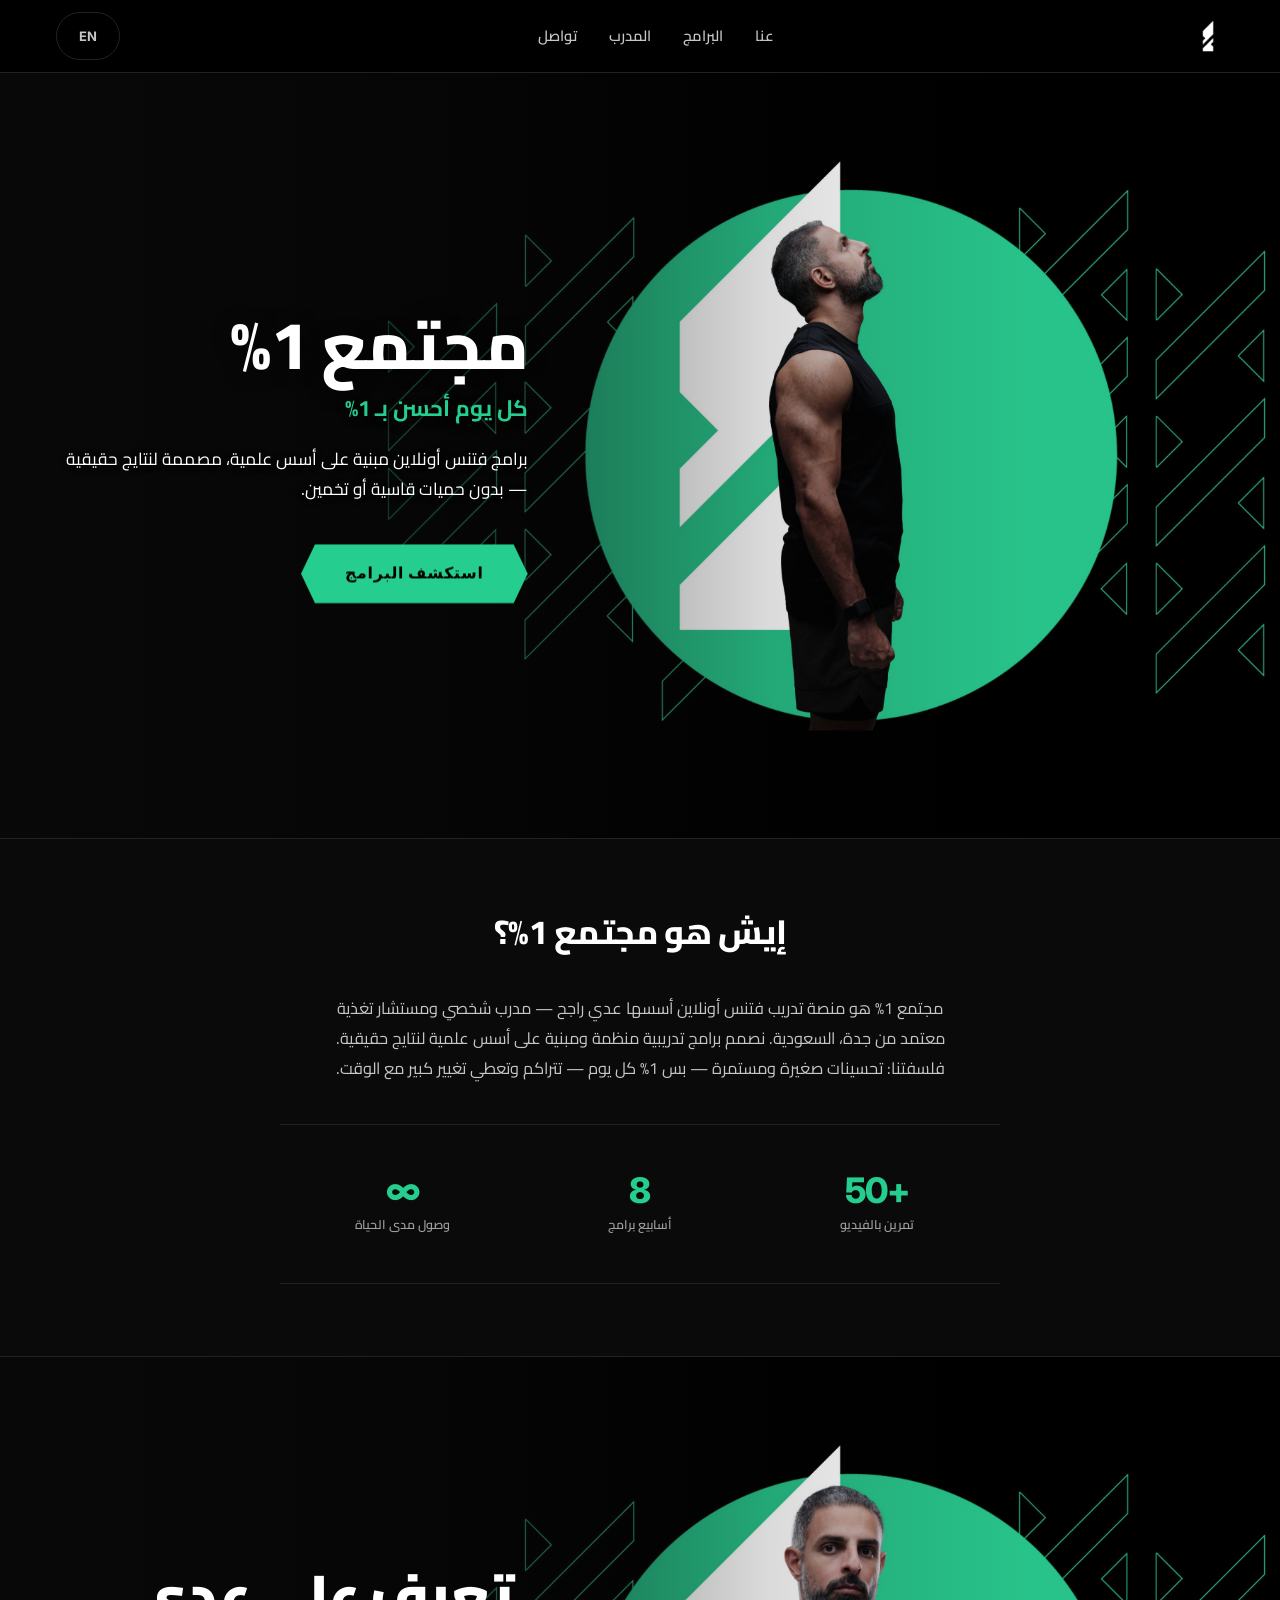
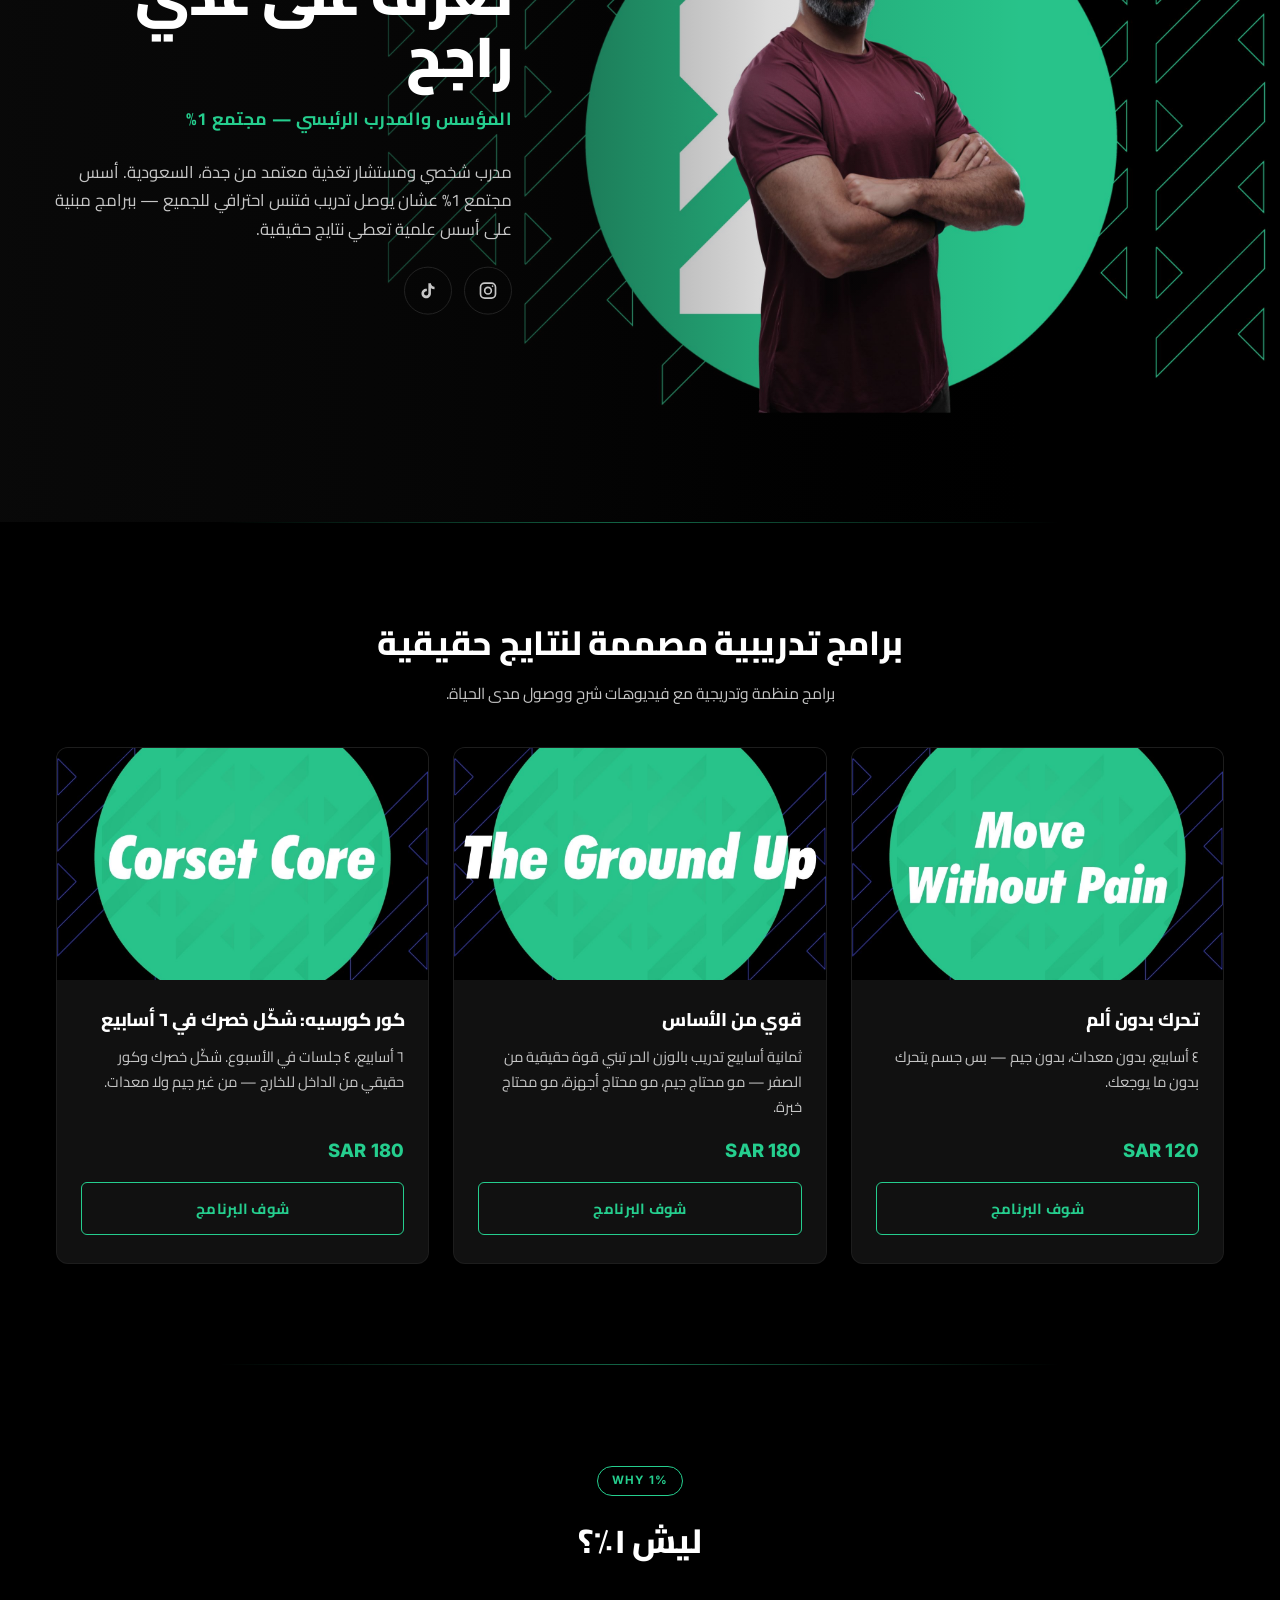
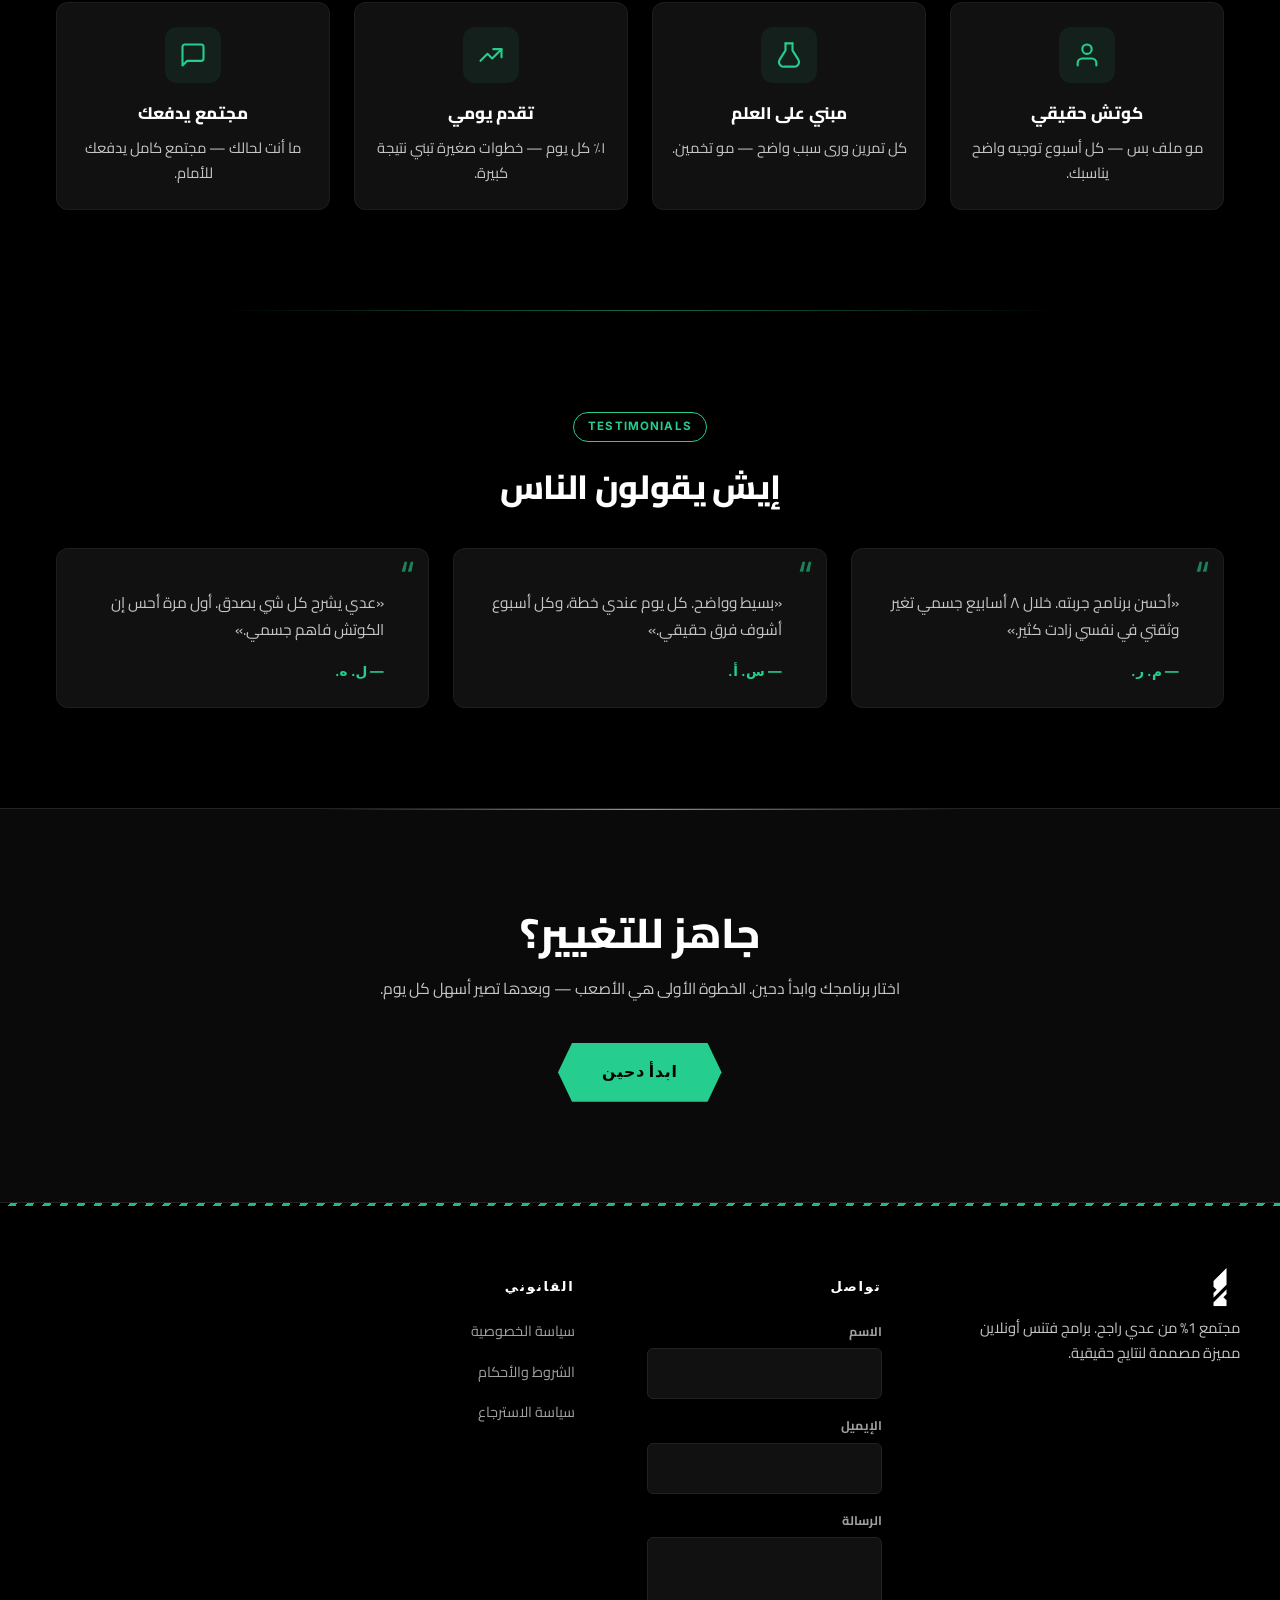
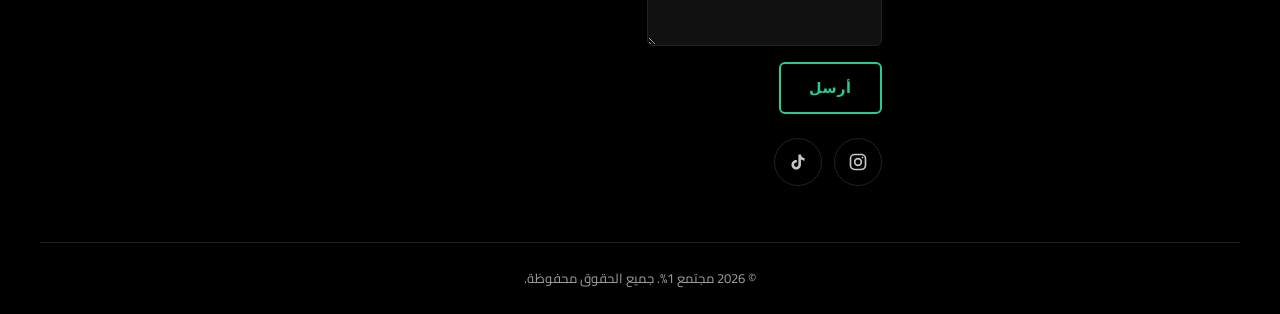
==== commit 2e580bea: "final-cta: remove redundant image, punchy typography-only close" ====
--- a/index.html
+++ b/index.html
@@ -492,8 +492,6 @@
 <section class="final-cta" id="final-cta"
          data-visible="true"
          data-editable-data-visible="homepage.final_cta.visible">
-  <img src="assets/images/cta.jpg" alt="" aria-hidden="true"
-       data-editable-src="homepage.final_cta.background_photo">
   <h2>
     <span data-lang="ar" data-editable="homepage.final_cta.title.ar">جاهز للتغيير؟</span>
     <span data-lang="en" data-editable="homepage.final_cta.title.en">Ready to change?</span>
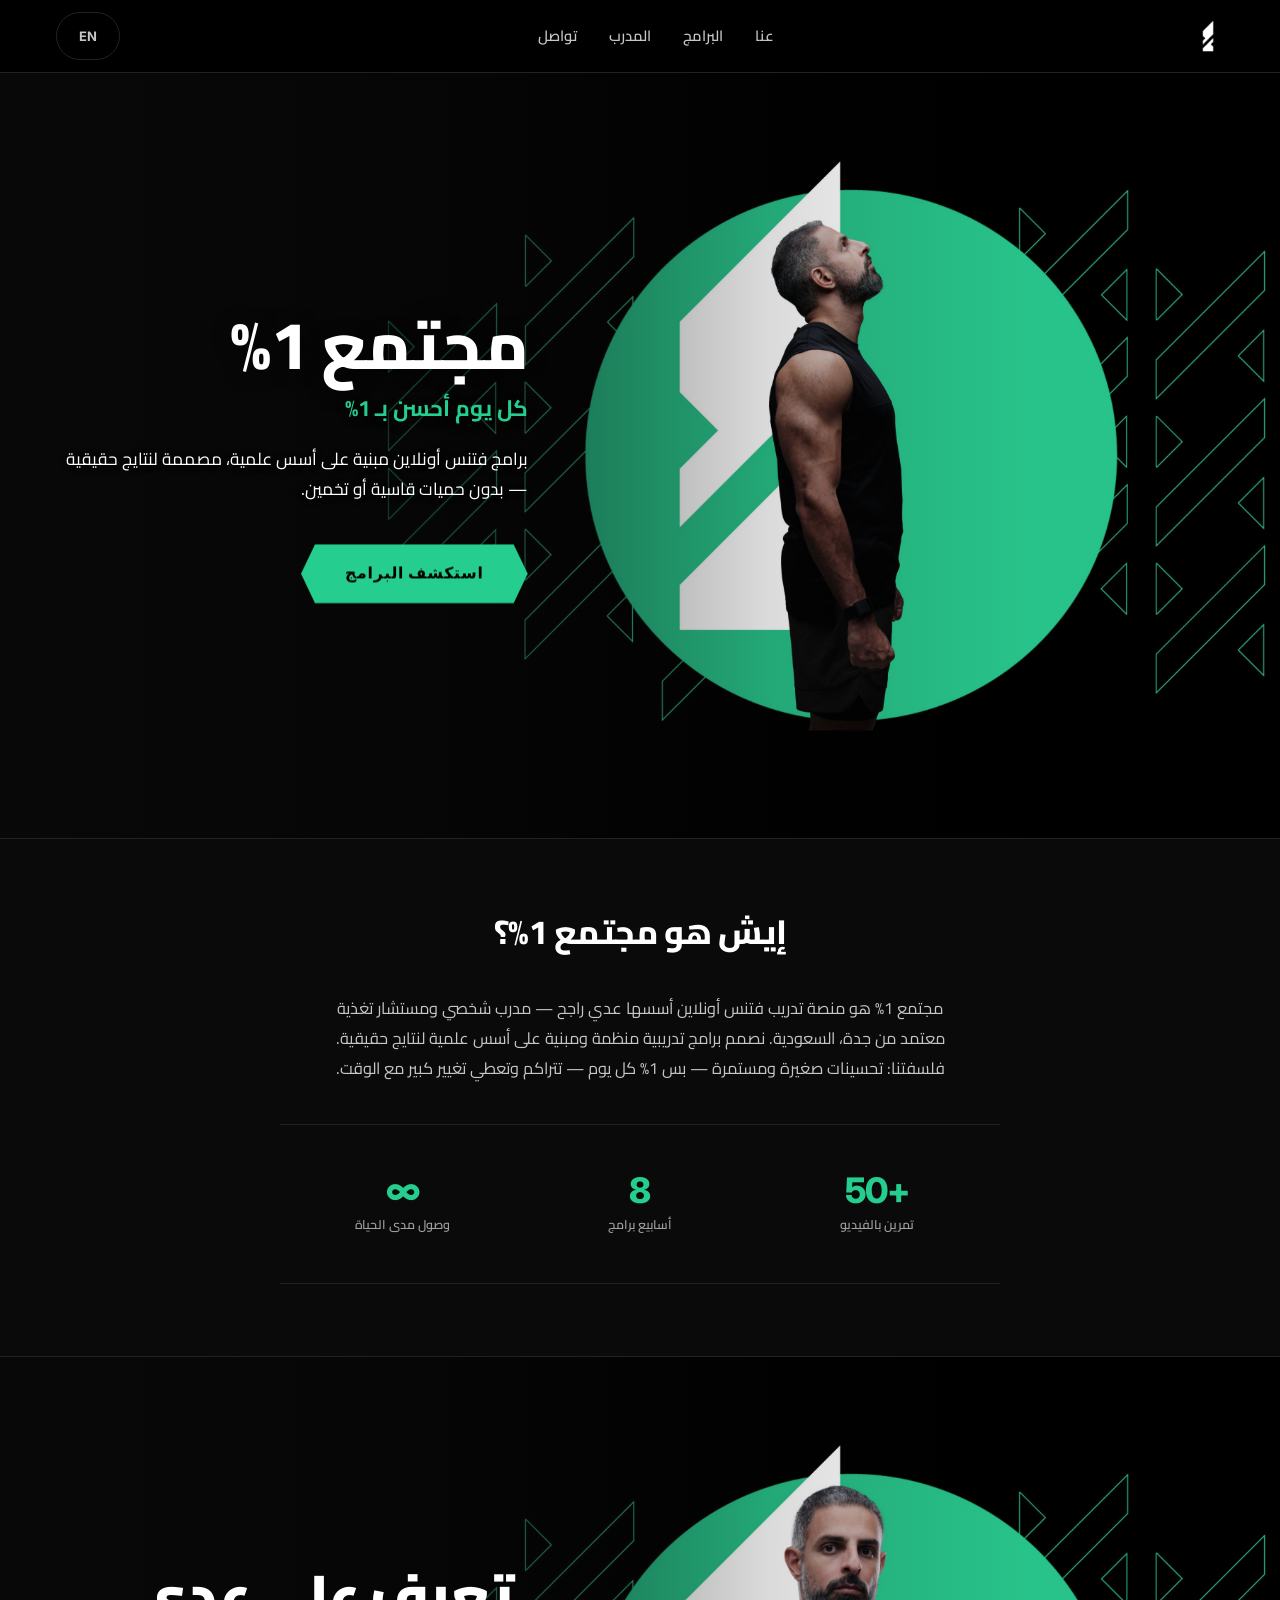
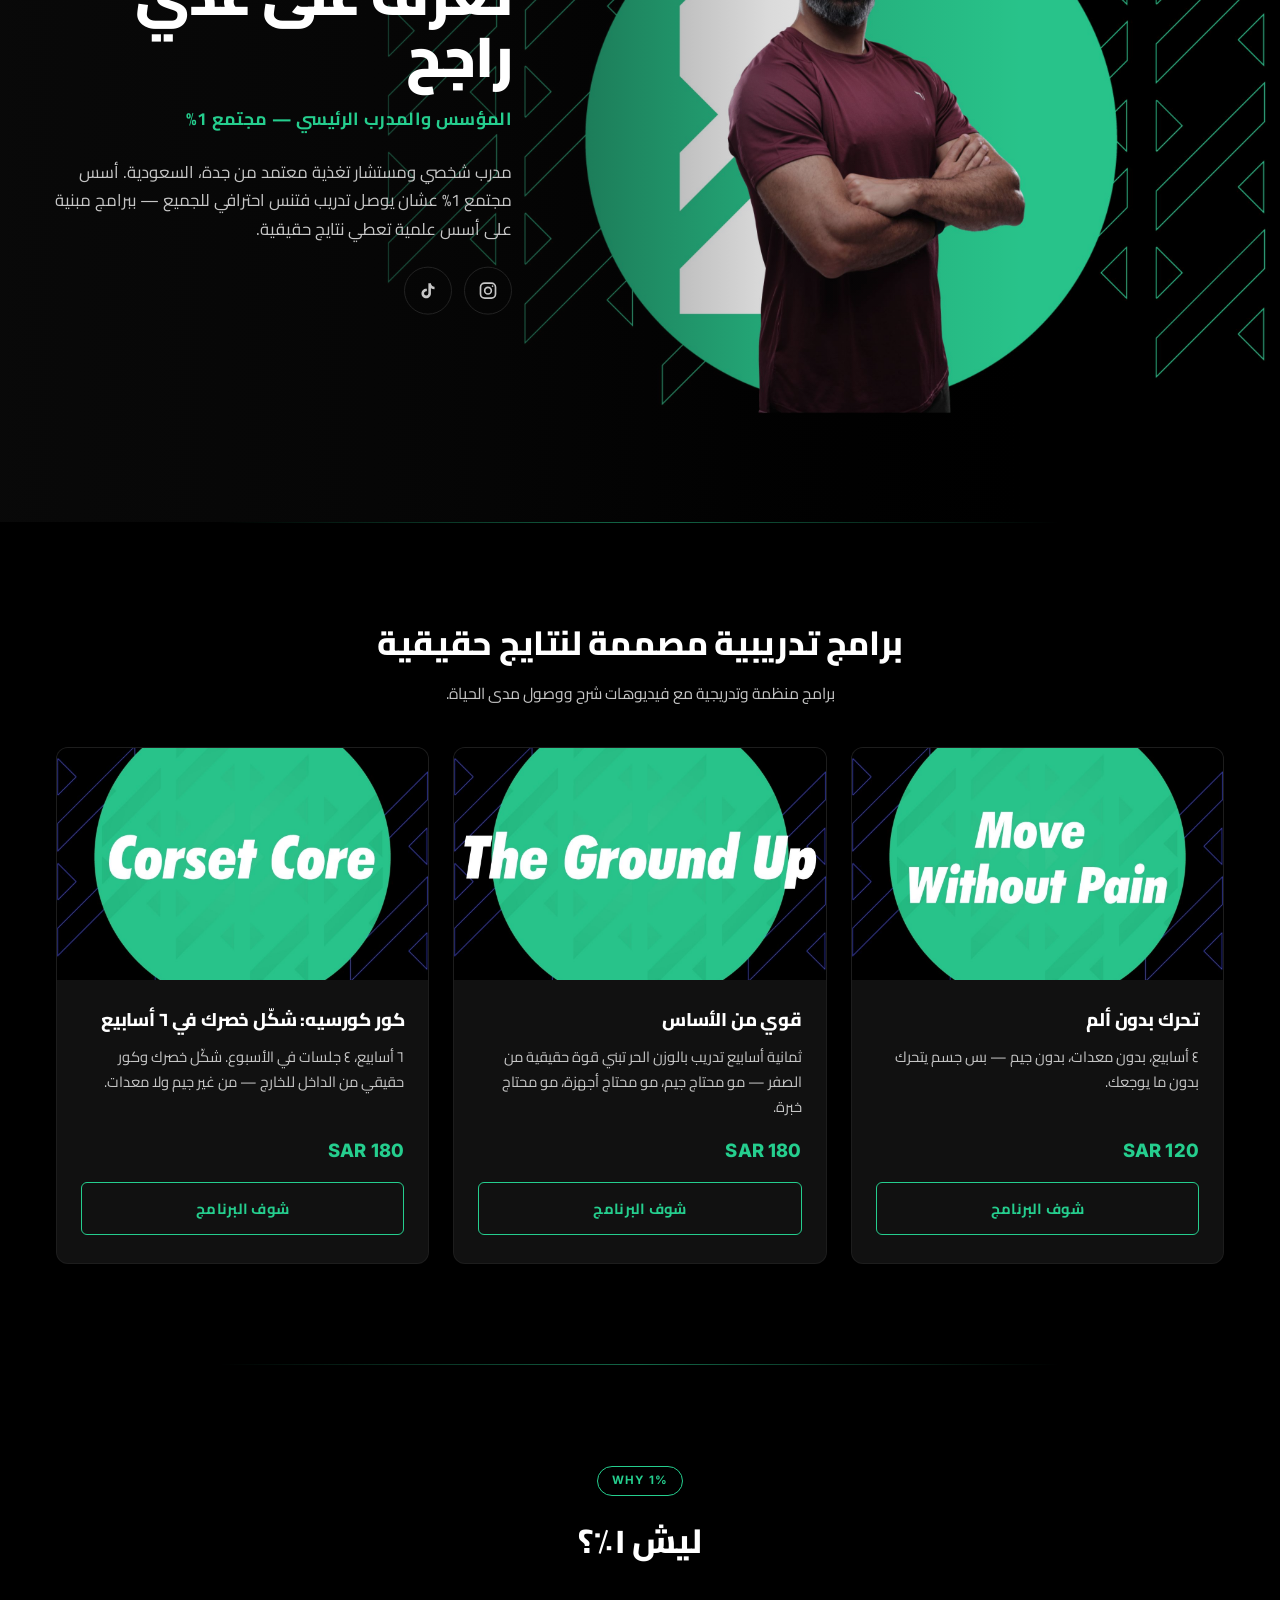
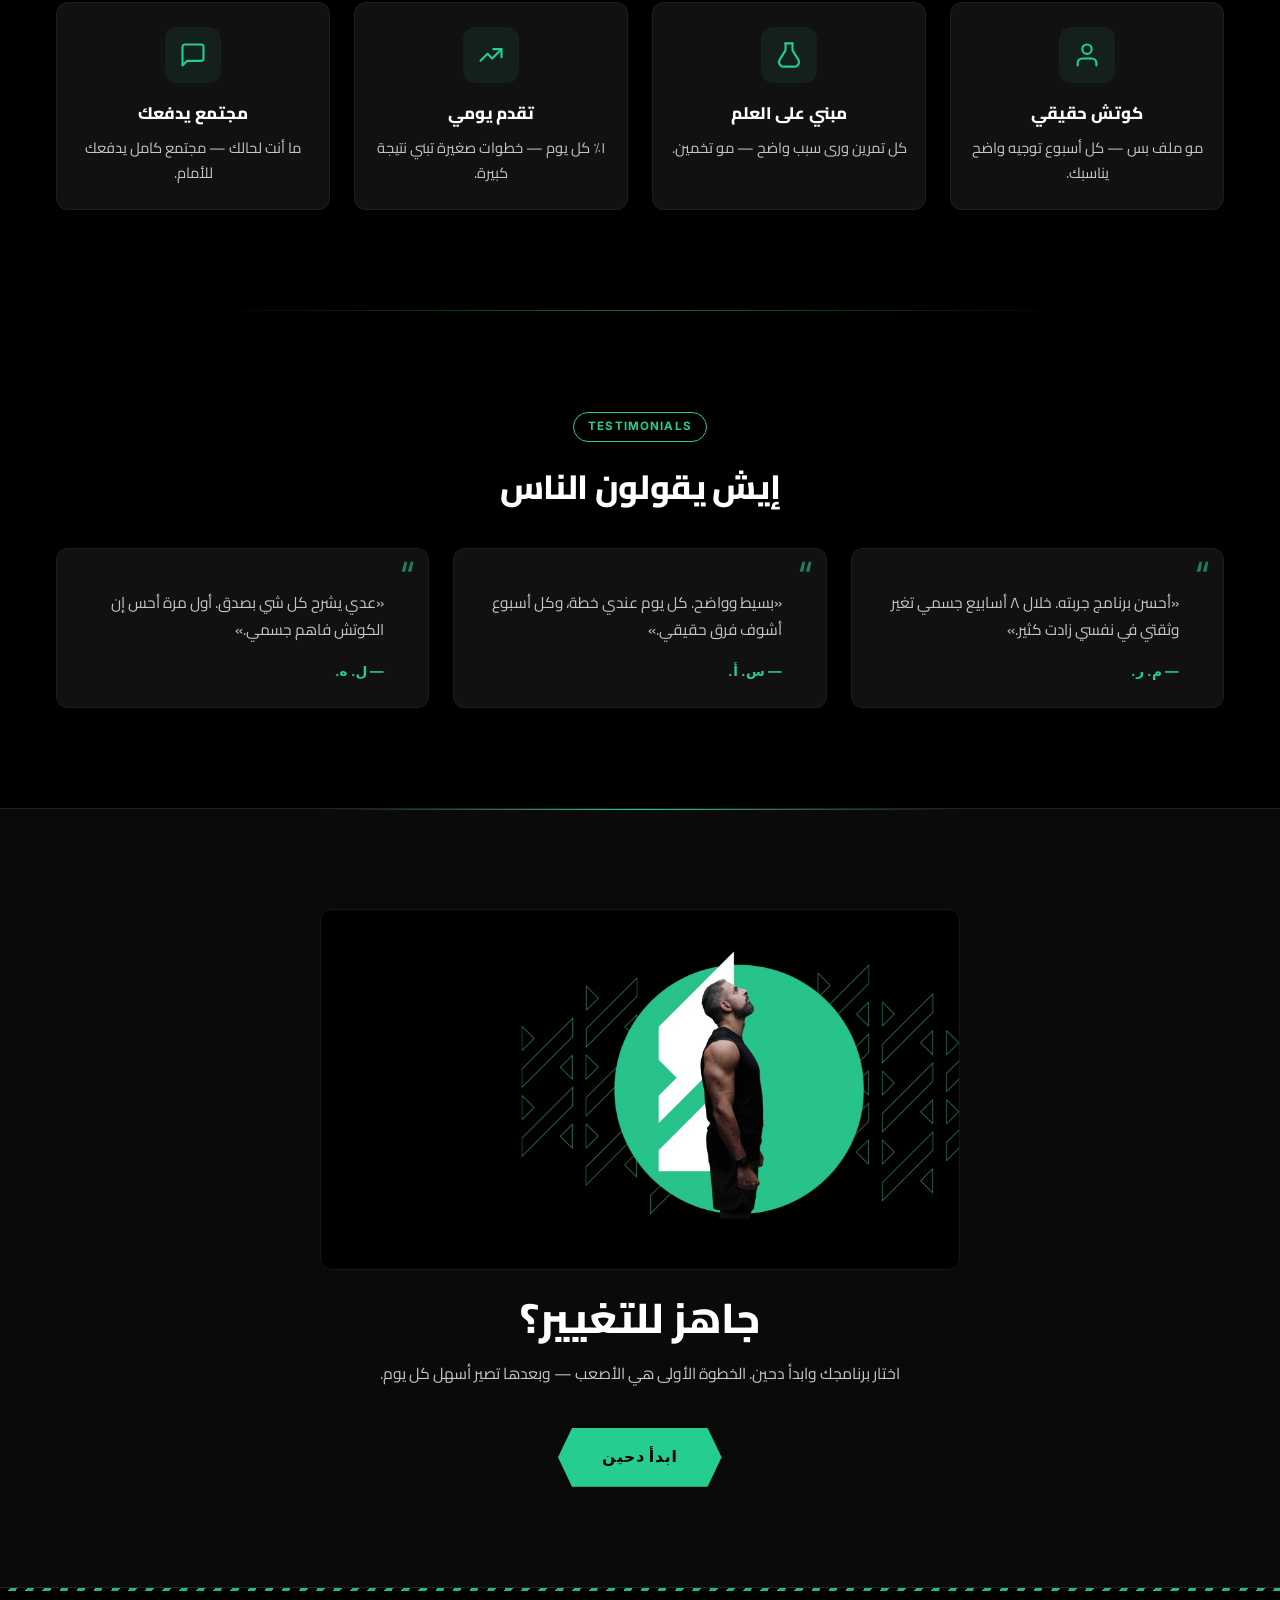
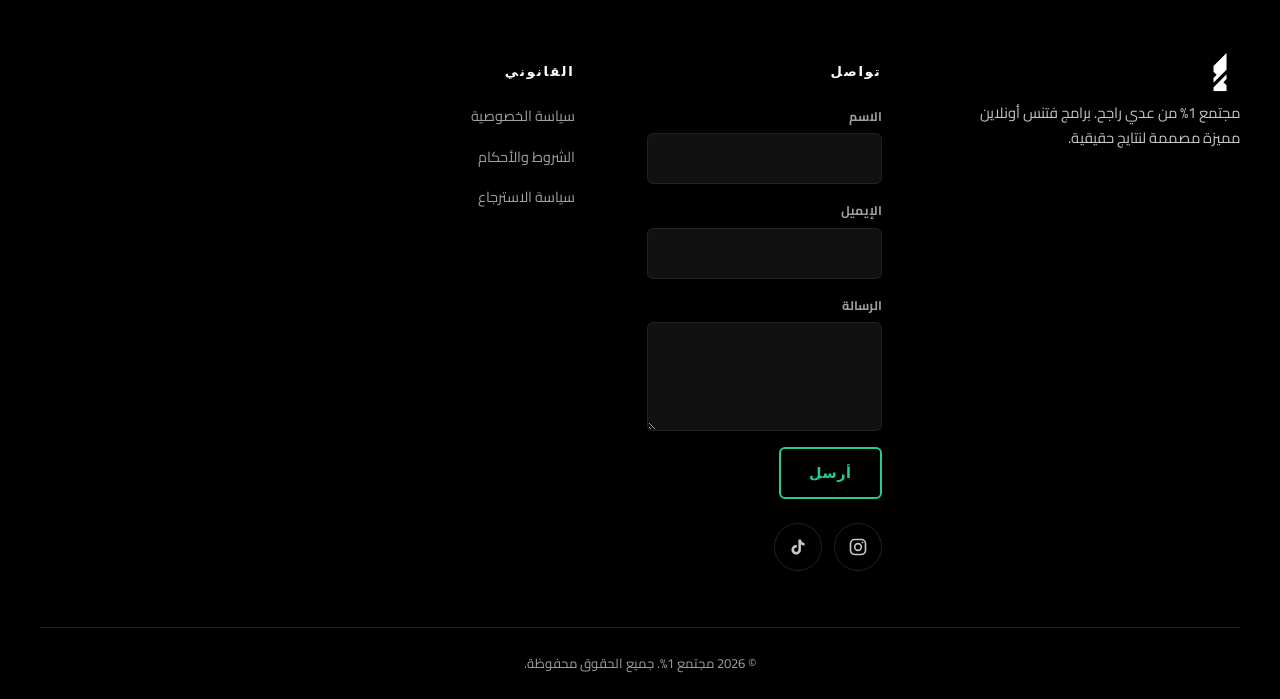
==== commit b65eb44b: "final-cta: restore img tag so dashboard background_photo upload works" ====
--- a/index.html
+++ b/index.html
@@ -492,6 +492,8 @@
 <section class="final-cta" id="final-cta"
          data-visible="true"
          data-editable-data-visible="homepage.final_cta.visible">
+  <img src="assets/images/cta.jpg" alt="" aria-hidden="true"
+       data-editable-src="homepage.final_cta.background_photo">
   <h2>
     <span data-lang="ar" data-editable="homepage.final_cta.title.ar">جاهز للتغيير؟</span>
     <span data-lang="en" data-editable="homepage.final_cta.title.en">Ready to change?</span>
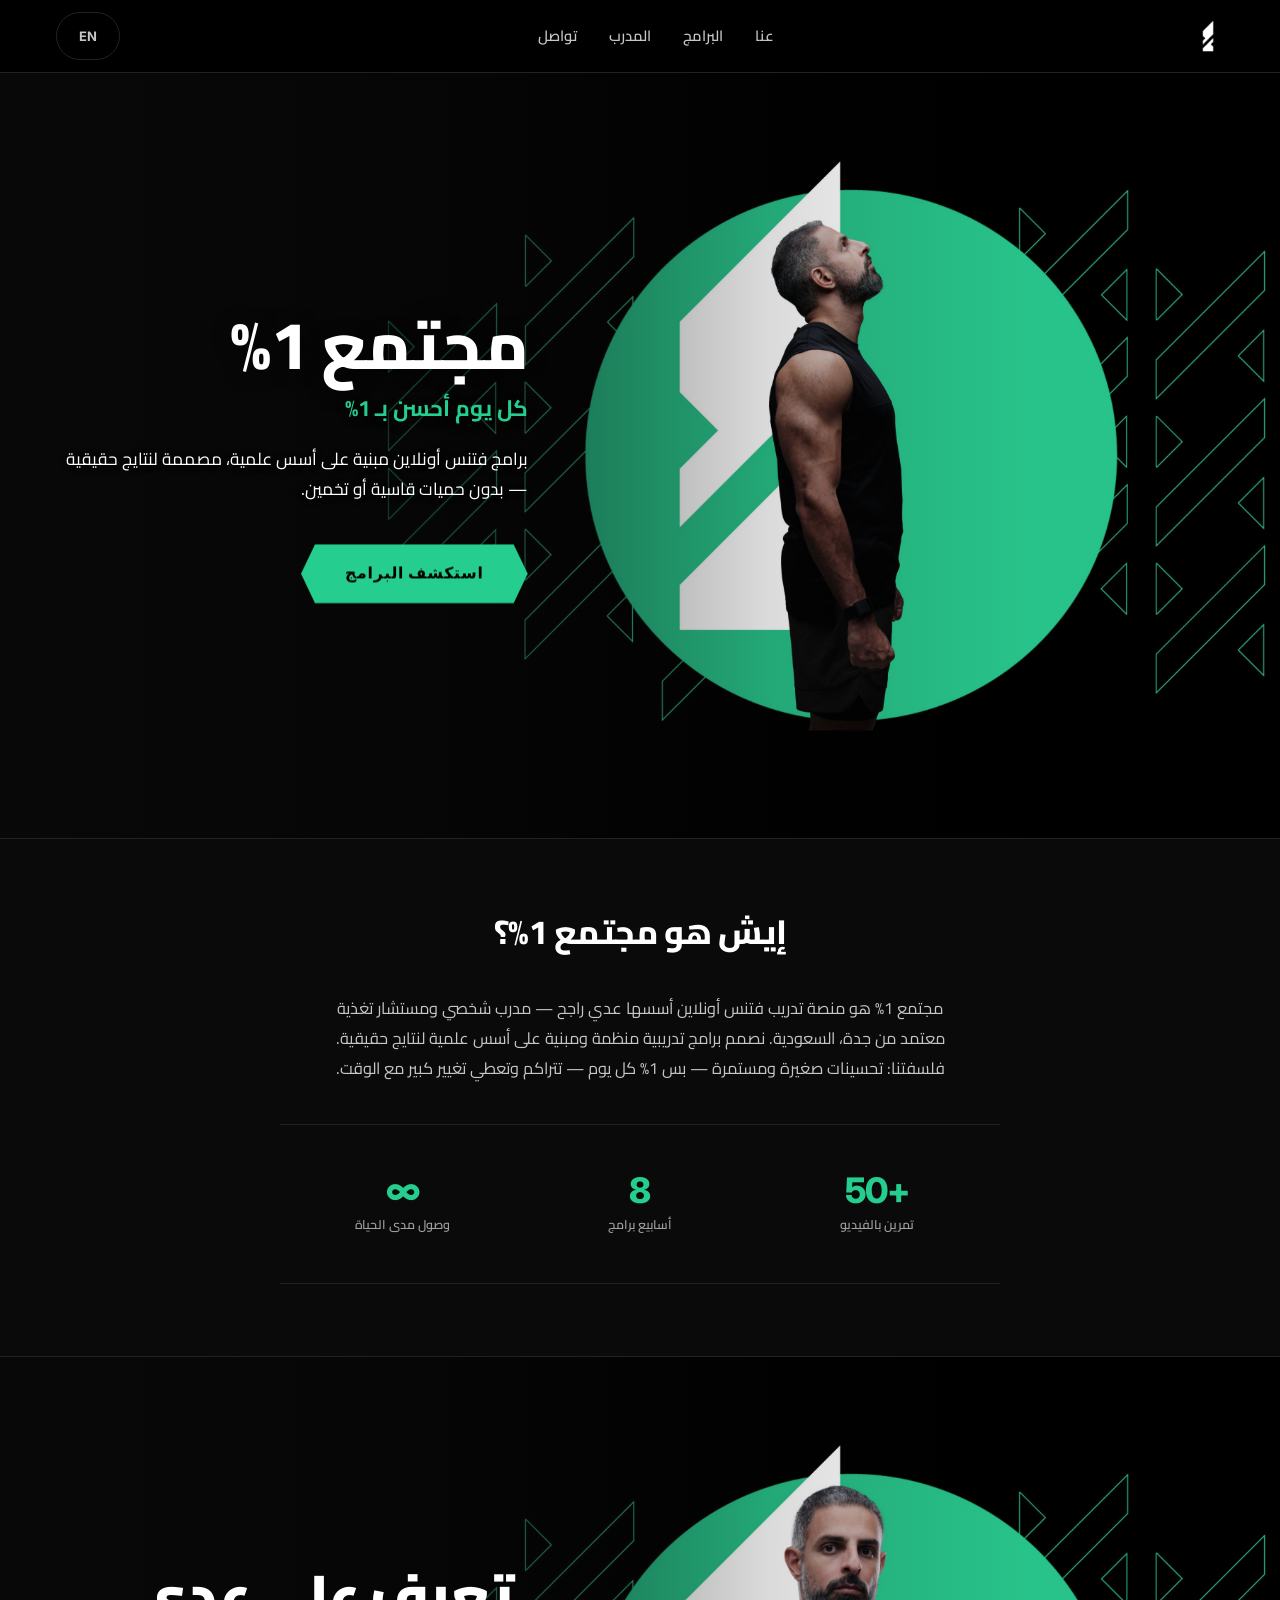
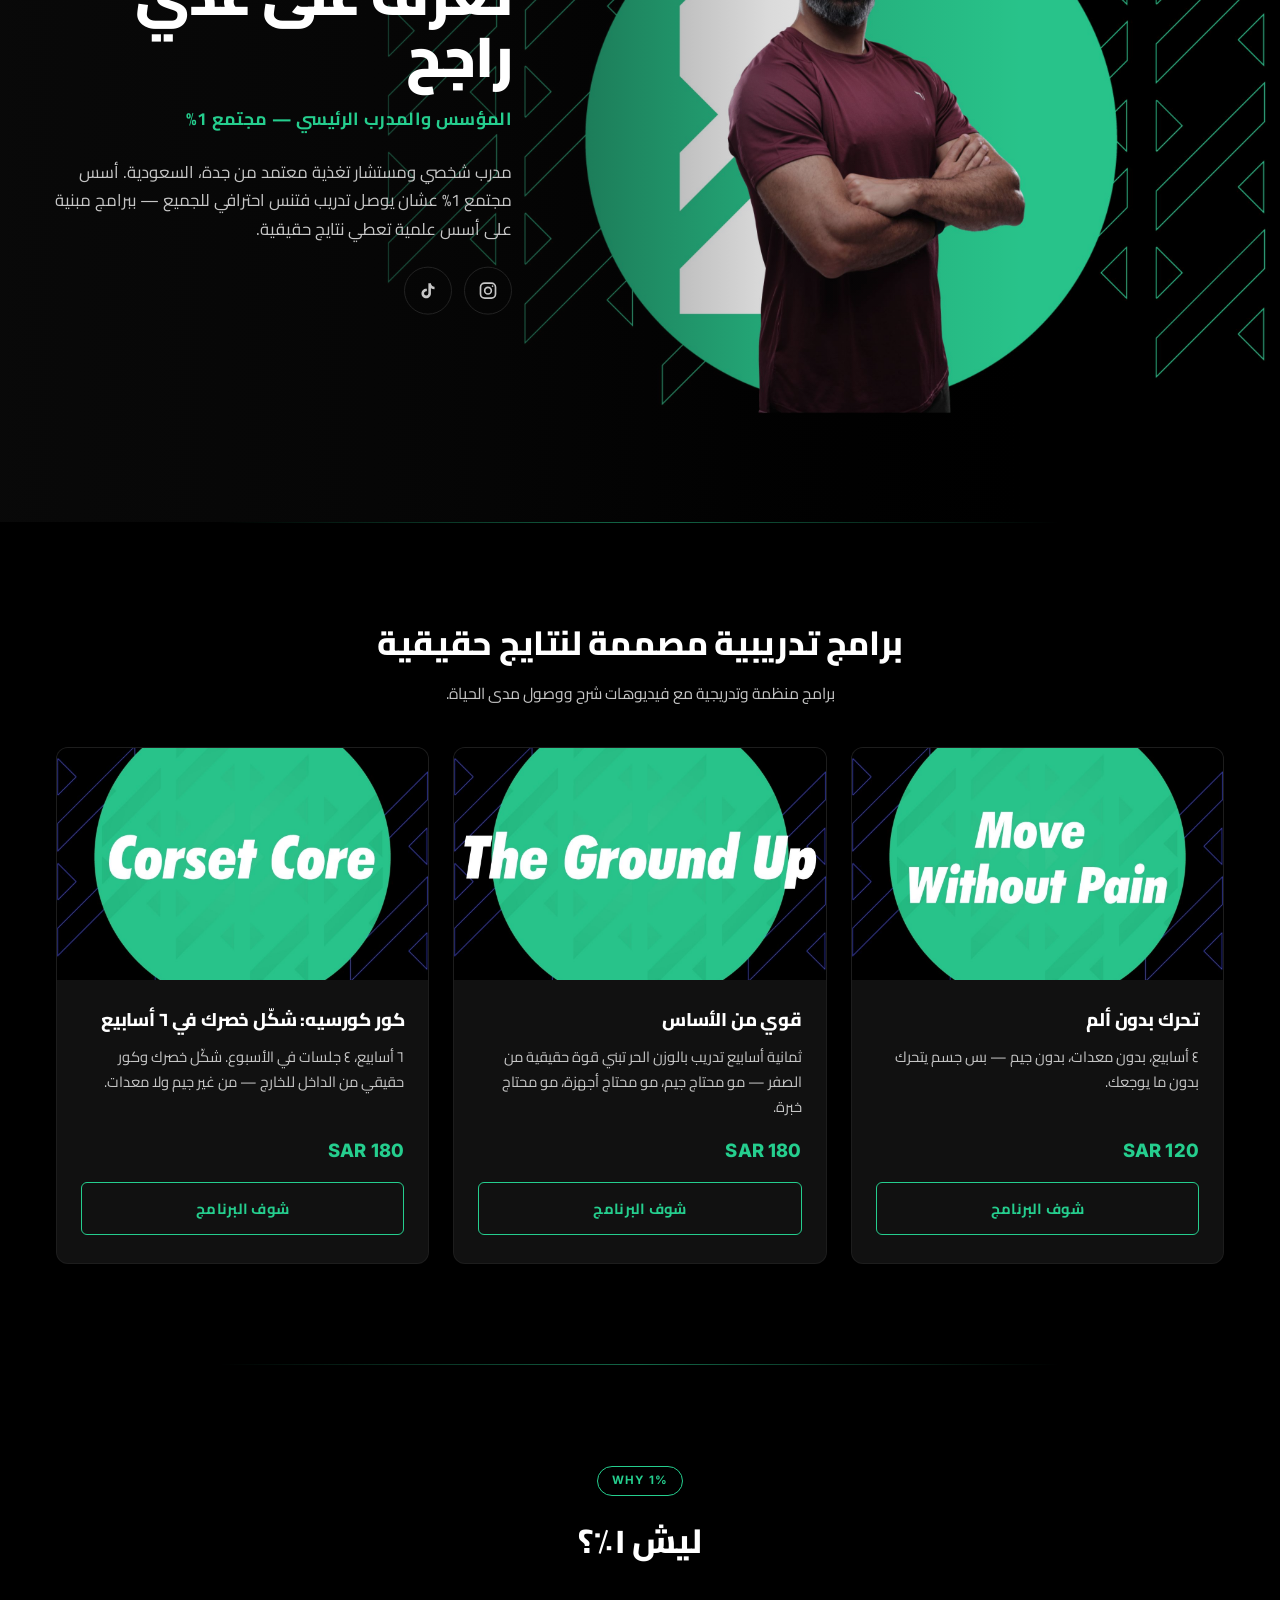
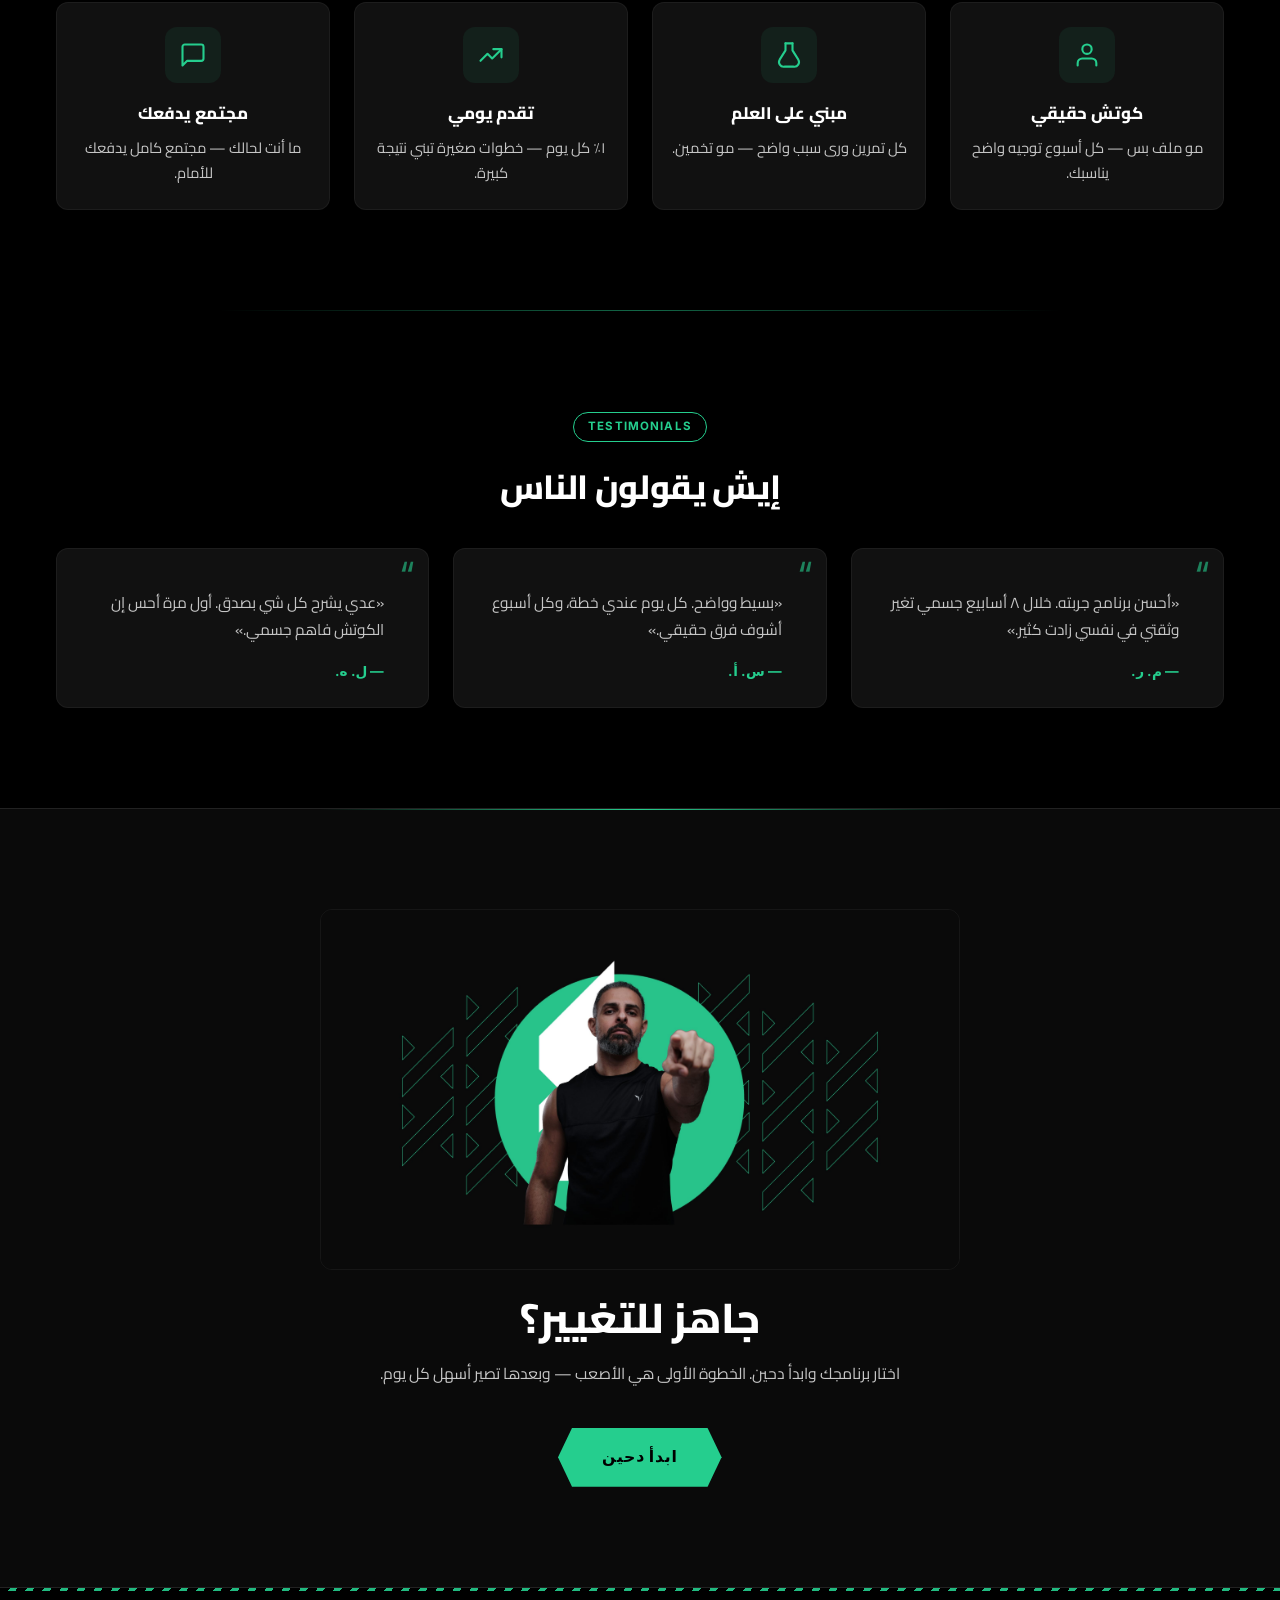
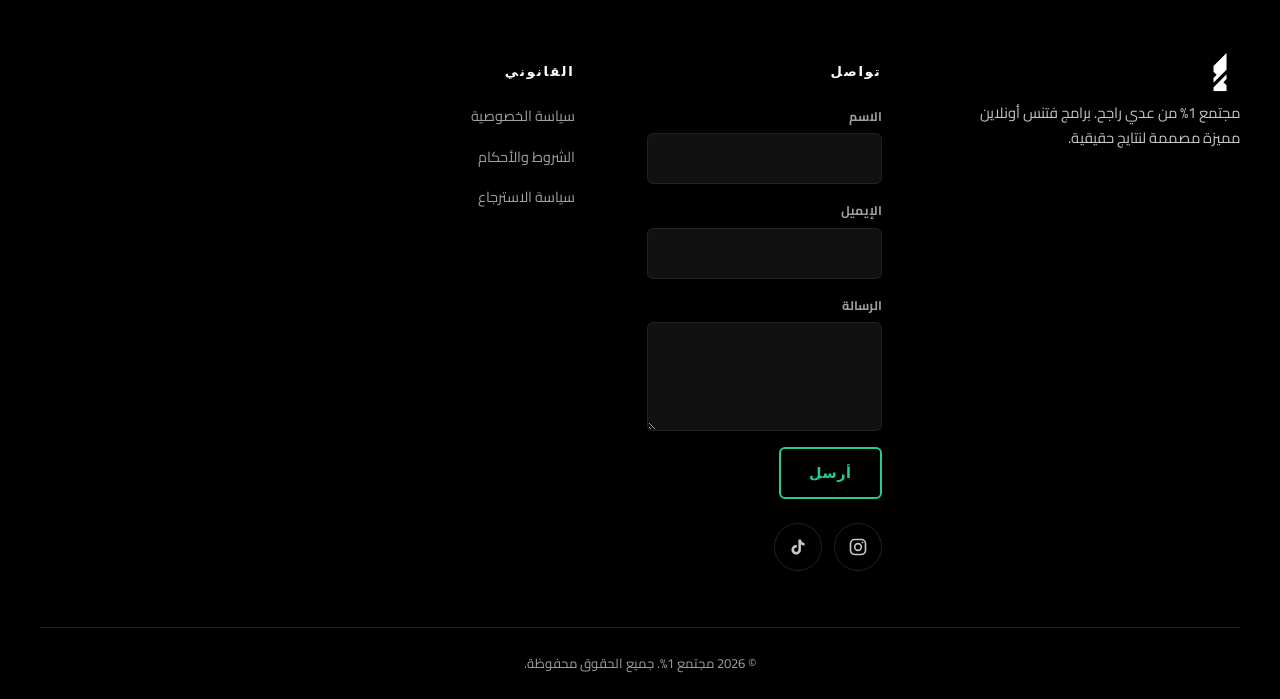
==== commit 6d4d89c4: "content: dashboard-driven deploy — 2 patch(es), programs=3" ====
--- a/index.html
+++ b/index.html
@@ -210,7 +210,7 @@
 </section>
 
 <!-- ==================== Trainer ==================== -->
-<section class="trainer-hero" id="trainer"
+<section data-size="medium" data-pos="right" class="trainer-hero" id="trainer"
          data-editable-data-pos="homepage.trainer.photo_position"
          data-editable-data-size="homepage.trainer.photo_size">
   <div class="trainer-hero-img-wrap">
